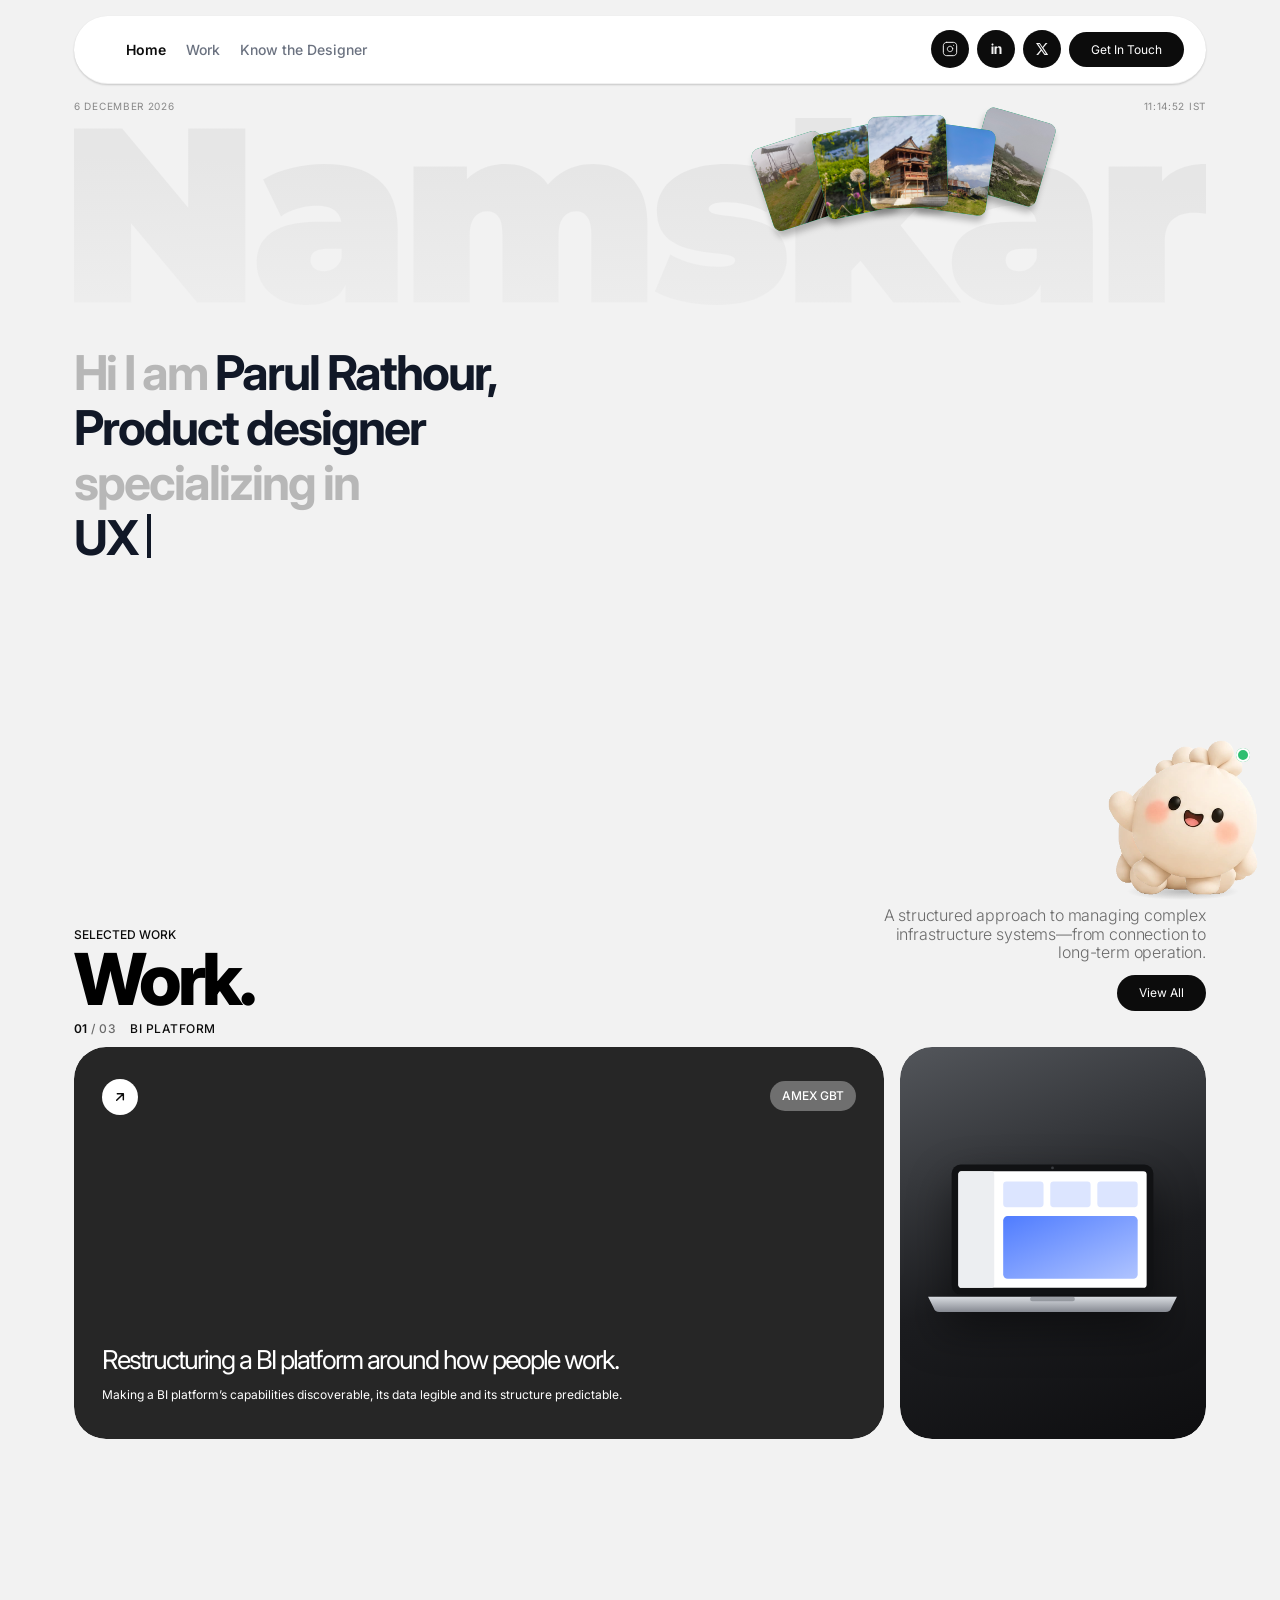
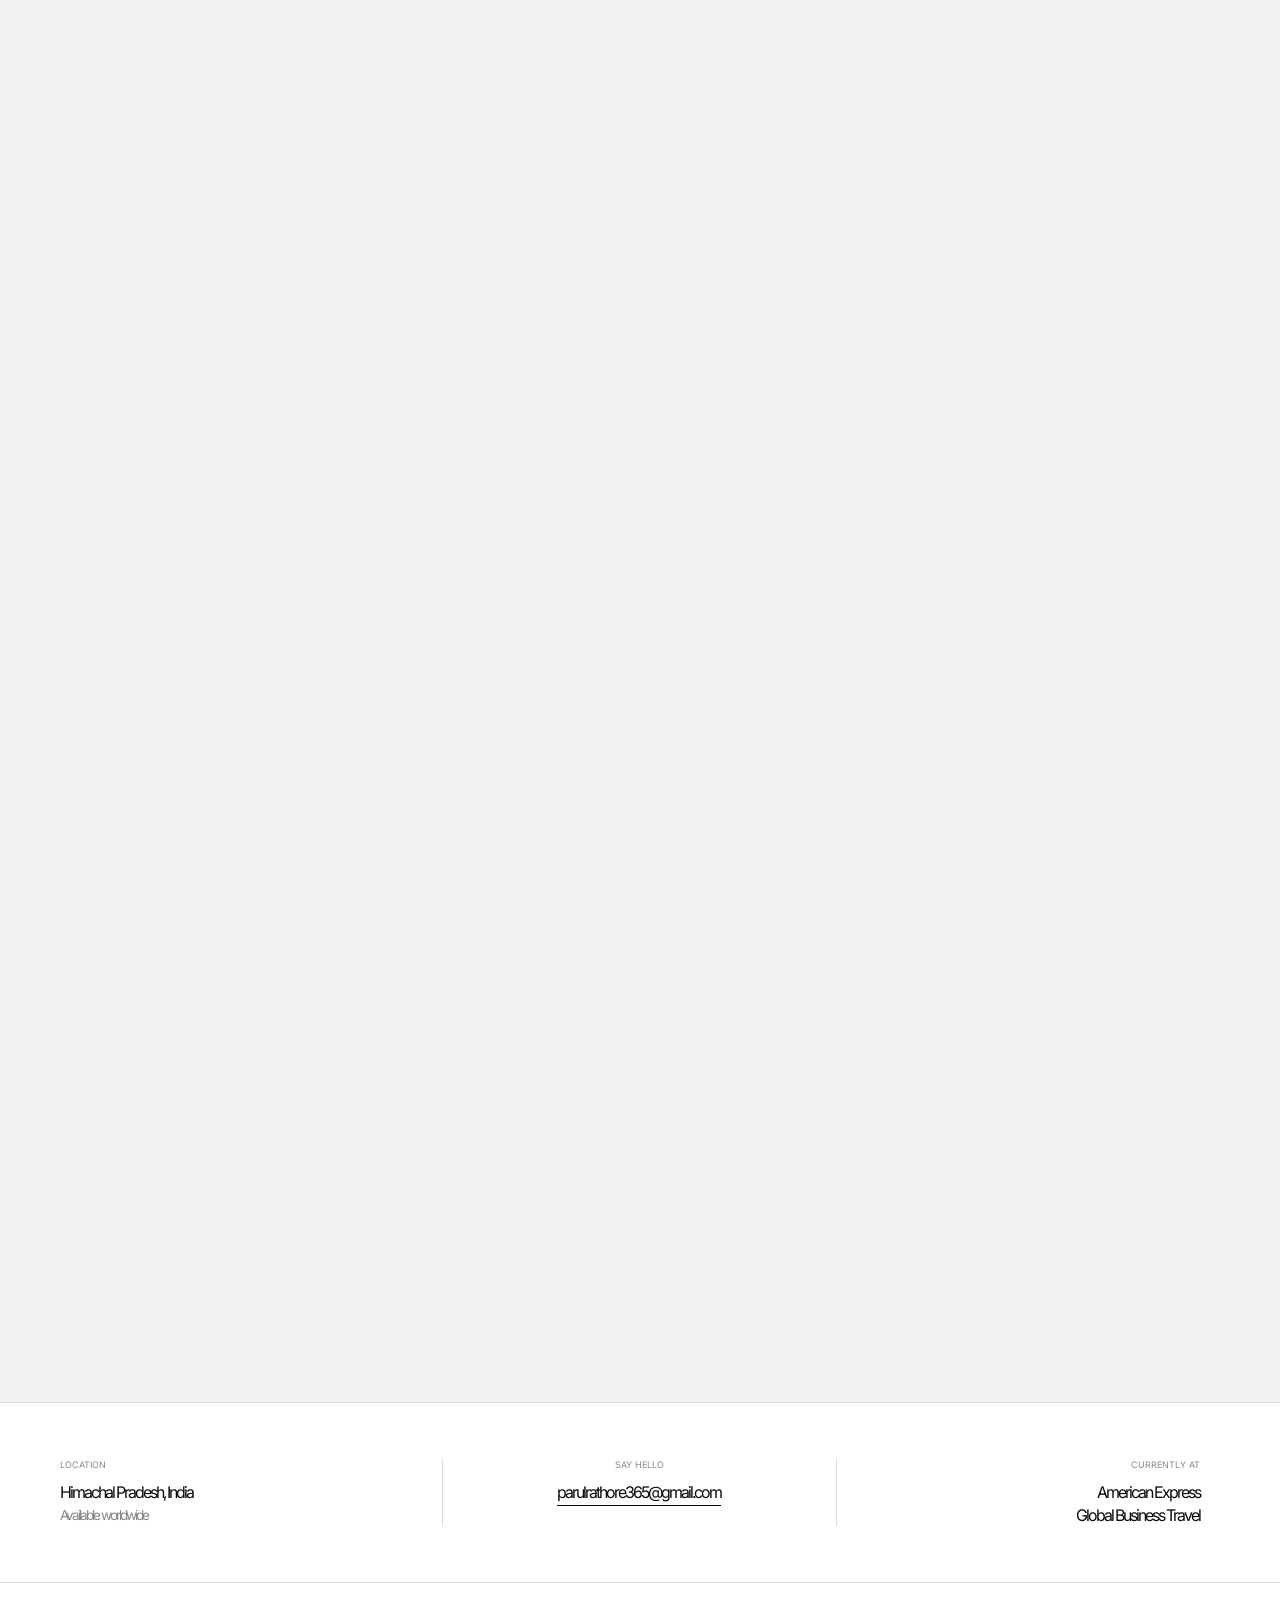
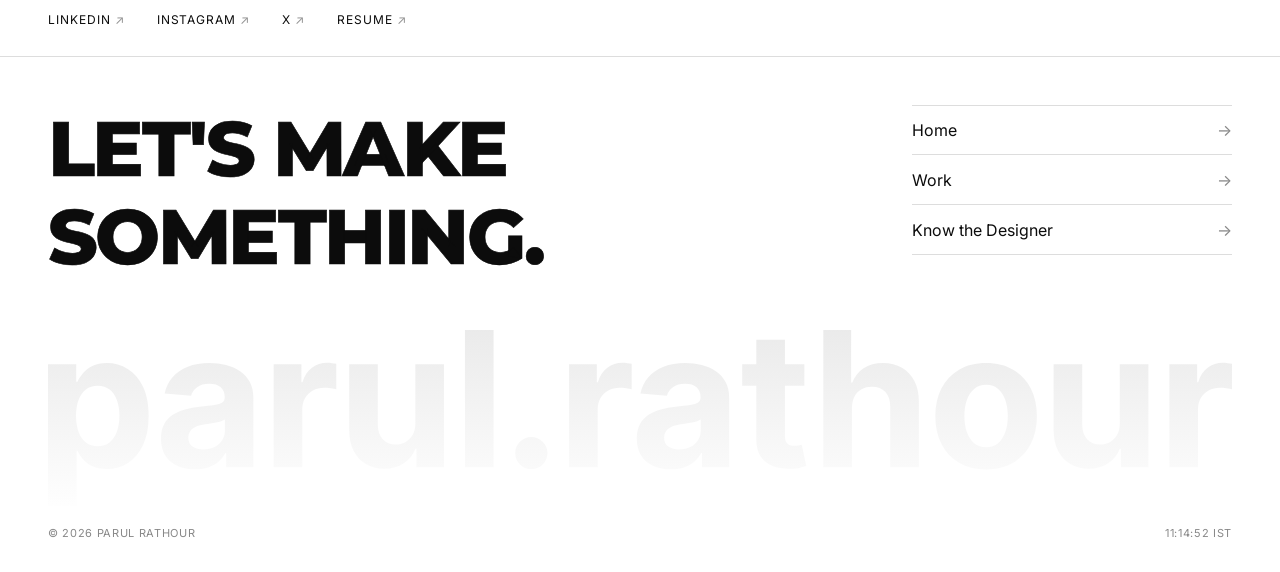
==== index.html @ 84ea13ee "Adapt the phone homepage to the mobile frame and keep the real case studies in the work stack. Co-au" ====
<!DOCTYPE html>
<html lang="en">
<head>
<meta charset="UTF-8">
<meta name="viewport" content="width=device-width, initial-scale=1.0">
<title>Parul Rathour — Product Designer</title>
<link rel="icon" href="favicon.ico" sizes="any">
<link rel="icon" type="image/png" sizes="32x32" href="Asset/images/home/favicon-32.png">
<link rel="icon" type="image/png" sizes="192x192" href="Asset/images/home/favicon-192.png">
<link rel="apple-touch-icon" href="Asset/images/home/apple-touch-icon.png">
<link rel="preconnect" href="https://fonts.googleapis.com">
<link rel="preconnect" href="https://fonts.gstatic.com" crossorigin>
<link href="https://fonts.googleapis.com/css2?family=Montserrat:ital,wght@0,800;0,900;1,800&family=Playfair+Display:ital,wght@0,700;0,900;1,700;1,900&family=DM+Sans:ital,opsz,wght@0,9..40,300;0,9..40,400;0,9..40,500;0,9..40,600;1,9..40,300&family=Inter:wght@400;500;600;700;900&family=Cousine&family=Gochi+Hand&family=Bricolage+Grotesque:opsz,wght@12..96,500;12..96,600;12..96,700;12..96,800&family=IBM+Plex+Sans:wght@400;500;600;700&display=swap" rel="stylesheet">
<style>
*,*::before,*::after{box-sizing:border-box;margin:0;padding:0}
:root{
  --bg:#f2f2f2;
  --white:#fff;
  --ink:#0c0c0c;
  --muted:#6b7280;
  --soft:#b7b7b7;
  --green:#134535;
  --chip:#5f5f5f;
  --sans:'Inter',system-ui,sans-serif;
  --inter:'Inter',system-ui,sans-serif;
  --display:'Inter',system-ui,sans-serif;
  --brico:'Inter',system-ui,sans-serif;
  --serif:'Inter',system-ui,sans-serif;
  --mono:'Inter',system-ui,sans-serif;
}
html{scroll-behavior:smooth}
body{
  background:var(--bg);
  color:var(--ink);
  font-family:var(--sans);
  letter-spacing:-2px;
  overflow-x:clip;
  -webkit-font-smoothing:antialiased;
}
a{color:inherit;text-decoration:none}
img{display:block;max-width:100%}
.page{width:100%;max-width:none;margin:0}

/* ══ NAV ══ */
.top{
  position:fixed;top:0;left:0;right:0;z-index:300;
  padding:16px 74px 0;
  pointer-events:none;
}
.top .nav{pointer-events:auto;max-width:1512px;margin:0 auto;width:100%}
.nav{
  display:flex;align-items:center;justify-content:space-between;gap:1rem;
  background:#fff;
  border-bottom:1px solid rgba(0,0,0,.06);
  border-radius:70px;
  padding:14px 22px 15px 52px;
  box-shadow:0 1px 2px rgba(0,0,0,.18);
  letter-spacing:0;
}
.nav-spacer{height:78px}
.nav-links{display:flex;align-items:center;gap:20px;flex-wrap:wrap;min-width:0}
.nav-links a{
  font-family:var(--inter);font-size:14px;font-weight:500;color:var(--muted);
  transition:color .2s;
}
.nav-links a.active{font-weight:600;color:var(--ink)}
.nav-links a:hover{color:var(--ink)}
.nav-right{display:flex;align-items:center;gap:8px;flex-shrink:0}
.social-btn{
  width:38px;height:38px;border-radius:19px;background:var(--ink);
  display:flex;align-items:center;justify-content:center;
}
.social-btn img{width:16px;height:16px}
.btn-touch{
  display:inline-flex;align-items:center;
  background:var(--ink);color:#fff;
  border-radius:45px;padding:10px 22px;
  font-family:var(--sans);font-size:12px;white-space:nowrap;
}
.btn-note{
  display:inline-flex;align-items:center;gap:6px;
  background:#f2f2f2;border-radius:20px;height:36px;
  padding:0 8px 0 7px;color:#6d6d6d;font-size:12px;
}
.btn-note img{width:26px;height:26px;border-radius:50%}
.nav-burger{
  display:none;flex-direction:column;gap:4px;
  background:#0c0c0c;border:none;cursor:pointer;
  width:28px;height:28px;border-radius:19px;
  align-items:center;justify-content:center;padding:0;flex-shrink:0;
}
.nav-burger span{display:block;width:12px;height:1.5px;background:#fff;border-radius:1px}

/* ══ HERO ══ */
.hero{padding:14px 74px 80px;position:relative;overflow:visible}
.hero-meta{
  display:flex;justify-content:space-between;
  font-size:10px;letter-spacing:.7px;text-transform:uppercase;color:#888;
  padding:8px 0 6px;
}
.namskar{
  width:100%;max-width:none;margin:0 auto 40px;
  position:relative;
  overflow:visible;
  cursor:pointer;
  z-index:20;
  -webkit-tap-highlight-color:transparent;
}
.namskar-hit{
  position:absolute;
  left:0;right:0;
  top:-8px;bottom:-8px;
  z-index:4;
  cursor:pointer;
}
/* In-flow SVG locks size (alt-shift pattern). Canvas overlays — never drives layout. */
.namskar-stage{
  position:relative;
  width:100%;
  overflow:visible;
  line-height:0;
}
.namskar-img{
  display:block;
  width:100%;
  height:auto;
  max-width:100%;
  margin:0;
  padding:0;
  border:0;
  vertical-align:top;
  pointer-events:none;
  user-select:none;
  position:relative;
  z-index:1;
}
.namskar-afterprint{
  position:absolute;
  left:0;top:0;
  width:100%;
  height:100%;
  margin:0;padding:0;border:0;
  display:none;
  pointer-events:none;
  z-index:0;
}
.namskar-canvas{
  position:absolute;
  display:block;
  pointer-events:none;
  opacity:0;
  z-index:2;
}
.namskar-fallback{
  font-family:var(--display);font-weight:900;
  font-size:clamp(4rem,14vw,11rem);line-height:.9;
  letter-spacing:-.04em;color:#e6e6e6;text-align:center;
}
.hero-row{
  display:grid;
  grid-template-columns:minmax(0,1.2fr) minmax(280px,.9fr);
  gap:2rem;align-items:end;position:relative;
}
.hero-copy{
  font-family:var(--brico);font-weight:700;
  font-size:48px;
  line-height:1.15;letter-spacing:-.04em;color:#111827;
  max-width:46rem;
  min-height:4.8em;
}
.hero-copy .soft{color:var(--soft);font-weight:700}
.hero-copy .type-caret{
  display:inline-block;width:.08em;height:.9em;
  margin-left:2px;vertical-align:-.05em;
  background:#111827;
  animation:caret-blink .85s step-end infinite;
}
@keyframes caret-blink{50%{opacity:0}}
.hero-side{display:flex;gap:28px;align-items:flex-end;justify-content:flex-end;flex-wrap:wrap}
.skill-cloud{
  position:relative;width:284px;height:126px;flex-shrink:0;
}
.skill{
  position:absolute;
  background:rgba(167,184,195,.2);
  border:1px solid rgba(167,184,195,.08);
  border-radius:9999px;
  padding:9px 17px;
  font-family:var(--inter);font-size:11px;font-weight:500;letter-spacing:normal;color:var(--chip);
  white-space:nowrap;
  opacity:0;
  transform:translateY(-140px) rotate(var(--rot, 0deg));
  transition:transform .7s cubic-bezier(.22,1,.36,1), opacity .55s ease;
  will-change:transform,opacity;
}
.skill.is-fallen{
  opacity:1;
  transform:translateY(0) rotate(var(--rot, 0deg));
}
.skill.s1{left:25px;top:0;--rot:.6deg;transition-delay:.05s}
.skill.s2{left:130px;top:32px;--rot:10deg;transition-delay:.18s}
.skill.s3{left:2px;top:89px;--rot:0deg;transition-delay:.32s}
.skill.s4{left:153px;top:59px;--rot:-17deg;transition-delay:.22s}
.skill.s5{left:78px;top:35px;--rot:37deg;transition-delay:.12s}
.skill.s6{left:-20px;top:32px;--rot:-20deg;transition-delay:.28s}
.green-cards{
  position:absolute;
  right:clamp(6%, 14vw, 22%);
  top:42px;
  width:min(340px, 32vw);
  height:150px;
  z-index:30;
  pointer-events:none;
}
.green-cards .gcard{
  position:absolute;
  width:72px;
  height:86px;
  padding:0;
  border:none;
  border-radius:8px;
  overflow:hidden;
  cursor:pointer;
  pointer-events:auto;
  box-shadow:0 6px 6px rgba(0,0,0,.25);
  transform:rotate(var(--rot, -15deg)) scale(1);
  transform-origin:center center;
  transition:transform .28s cubic-bezier(.22,1,.36,1), box-shadow .28s ease;
  background:#109c67;
  -webkit-tap-highlight-color:transparent;
}
.green-cards .gcard img{
  display:block;
  width:100%;
  height:100%;
  object-fit:cover;
  pointer-events:none;
  user-select:none;
}
.green-cards .gcard:hover,
.green-cards .gcard:focus-visible{
  transform:rotate(var(--rot, -15deg)) scale(1.14);
  box-shadow:0 10px 18px rgba(0,0,0,.28);
  z-index:10 !important;
  outline:none;
}
.green-cards .gcard:focus-visible{
  box-shadow:0 0 0 2px #fff, 0 0 0 4px #109c67, 0 10px 18px rgba(0,0,0,.28);
}
/* Stack: middle on top → 2nd L/R → outer L/R at back */
.green-cards .g1{left:0;top:18px;--rot:-18deg;z-index:1}
.green-cards .g2{left:58px;top:8px;--rot:-12deg;z-index:3}
.green-cards .g3{left:108px;top:-4px;--rot:-2deg;z-index:5;width:78px;height:92px}
.green-cards .g4{left:158px;top:6px;--rot:8deg;z-index:3}
.green-cards .g5{left:214px;top:-6px;--rot:16deg;z-index:1}

/* Small floating photo card (not full-page) */
.card-overlay{
  position:fixed;inset:0;z-index:10000;
  display:flex;align-items:flex-start;justify-content:flex-end;
  padding:clamp(5rem, 14vh, 9rem) clamp(1.5rem, 10vw, 8rem) 2rem 2rem;
  background:transparent;
  opacity:0;visibility:hidden;pointer-events:none;
  transition:opacity .22s ease, visibility .22s;
}
.card-overlay.is-open{
  opacity:1;visibility:visible;pointer-events:auto;
}
.card-overlay-frame{
  position:relative;
  background:#fff;
  padding:20px;
  width:min(232px, 72vw);
  box-shadow:0 18px 48px rgba(0,0,0,.18);
  transform:translateY(12px) scale(.96);
  transition:transform .28s cubic-bezier(.22,1,.36,1);
}
.card-overlay.is-open .card-overlay-frame{transform:translateY(0) scale(1)}
.card-overlay-frame img{
  display:block;
  width:100%;
  aspect-ratio:211 / 284;
  height:auto;
  object-fit:cover;
  border-radius:28px;
}
.card-overlay-close{
  position:absolute;top:8px;right:8px;
  width:28px;height:28px;border:none;border-radius:999px;
  background:rgba(255,255,255,.95);color:#111;cursor:pointer;
  font-size:18px;line-height:1;
  box-shadow:0 1px 6px rgba(0,0,0,.12);
  z-index:2;
}

/* ══ FOOTER ══ */
.footer{background:#fff;border-top:.5px solid #ddd;width:100%;margin:0}
.fc-row{
  display:grid;grid-template-columns:1fr 1fr 1fr;
  border-bottom:.5px solid #ddd;
  padding:3.5rem 3rem;
}
.fc-col{padding:0 2rem}
.fc-col:first-child{padding-left:.75rem;border-right:.5px solid #ddd}
.fc-col:nth-child(2){border-right:.5px solid #ddd;text-align:center}
.fc-col:last-child{text-align:right}
.fc-l{font-size:9px;letter-spacing:.14em;text-transform:uppercase;color:#888;margin-bottom:.7rem}
.fc-v{font-size:16px;color:var(--ink);line-height:1.4}
.fc-v small{display:block;color:#888;font-size:13.6px;margin-top:2px}
.fc-mail{border-bottom:.5px solid var(--ink);display:inline-block;padding-bottom:1px}
.fs-row{
  display:flex;gap:2rem;flex-wrap:wrap;
  padding:1.8rem 3rem;border-bottom:.5px solid #ddd;
}
.fs-link{font-size:12px;letter-spacing:.08em;text-transform:uppercase;color:var(--ink)}
.fs-link::after{content:" ↗";opacity:.45}
.footer-big{
  position:relative;padding:3rem 3rem 0;overflow:hidden;
}
.footer-big-top{
  display:flex;align-items:flex-start;justify-content:space-between;
  gap:2rem;flex-wrap:wrap;
  position:relative;z-index:2;
  margin-bottom:clamp(1.5rem, 4vw, 3rem);
}
.footer-cta{
  font-family:var(--brico);font-weight:800;
  font-variation-settings:'wght' 800;
  -webkit-text-stroke:.6px currentColor;
  font-size:clamp(2.4rem,6vw,5rem);letter-spacing:normal;line-height:.95;
  max-width:12ch;
}
.footer-nav{
  display:flex;flex-direction:column;width:min(320px,100%);
  border-top:.5px solid #ddd;flex-shrink:0;
}
.footer-nav a{
  display:flex;align-items:center;justify-content:space-between;gap:1rem;
  padding:.9rem 0;border-bottom:.5px solid #ddd;
  font-family:var(--serif);font-style:italic;font-size:1rem;
}
.footer-nav a span{order:1}
.footer-nav a::after{
  content:"→";color:#888;order:2;flex-shrink:0;
  font-family:var(--sans);font-style:normal;
}
.footer-nav a:hover{color:#c0392b}
.footer-nav a:hover::after{color:var(--ink);transform:translateX(3px)}
/* Full-bleed wordmark below CTA/nav — no overlap */
.footer-wordmark{
  position:relative;z-index:1;
  width:100%;margin:0;line-height:0;
  overflow:visible;
  pointer-events:auto;
  cursor:pointer;
  user-select:none;
}
.footer-wordmark img,.footer-wordmark svg{
  display:block;width:100%;height:auto;
  position:relative;z-index:1;pointer-events:none;
  object-fit:fill;object-position:0 0;
}
.footer-wordmark .wm-canvas{
  position:absolute;
  display:block;pointer-events:none;opacity:0;z-index:2;
}
.footer-wordmark .wm-hit{
  position:absolute;inset:0;z-index:4;cursor:pointer;
}
.footer-bottom{
  display:flex;justify-content:space-between;gap:1rem;flex-wrap:wrap;
  padding:1.2rem 3rem 2rem;font-size:11px;color:#888;letter-spacing:.06em;text-transform:uppercase;
  position:relative;z-index:2;background:#fff;
}

.mob-menu{
  display:none;position:fixed;inset:0;background:var(--ink);z-index:9999;
  flex-direction:column;justify-content:center;align-items:center;gap:2rem;
}
.mob-menu.open{display:flex}
.mob-menu a{font-family:var(--display);font-size:clamp(2rem,8vw,4rem);font-weight:900;color:#fff}
.mob-close{position:absolute;top:1.5rem;right:2rem;background:none;border:none;color:rgba(255,255,255,.4);font-size:12px;letter-spacing:.14em;text-transform:uppercase;cursor:pointer}

@media(max-width:1100px){
  .green-cards{
    right:4%;
    top:34px;
    width:240px;
    height:120px;
  }
  .green-cards .gcard{width:56px;height:68px}
  .green-cards .g3{width:62px;height:74px}
  .green-cards .g1{left:0;top:14px}
  .green-cards .g2{left:42px;top:8px}
  .green-cards .g3{left:78px;top:-4px}
  .green-cards .g4{left:112px;top:2px}
  .green-cards .g5{left:154px;top:-6px}
  .card-overlay{padding-top:6rem;padding-right:1.2rem;justify-content:center}
  .hero-row{grid-template-columns:1fr}
}
@media(max-width:900px){
  .top{padding:12px 24px 0}
  .nav-spacer{height:76px}
  .top,.hero{padding-left:24px;padding-right:24px}
  .hero{padding-top:12px;padding-bottom:40px}
  .nav{
    padding:12px;border-radius:43px;
    justify-content:space-between;
  }
  .nav-links{display:none}
  .nav-burger{display:flex}
  .nav-right .social-btn:not(.social-mail),
  .btn-note{display:none}
  .nav-right .social-mail{
    display:flex;width:28px;height:28px;border-radius:19px;
  }
  .btn-touch{padding:8px 14px;font-size:12px}

  .namskar{margin-bottom:12px}
  .green-cards{
    left:0;right:0;
    transform:none;
    top:78px;
    width:auto;height:150px;
  }
  .green-cards .gcard{
    width:32%;height:130px;
    border-radius:14px;
    box-shadow:0 7px 7px rgba(0,0,0,.25);
  }
  .green-cards .gcard:hover,
  .green-cards .gcard:focus-visible{
    transform:rotate(0deg) scale(1.08);
  }
  .green-cards .g1{left:2%;top:17px;--rot:-14deg;z-index:1}
  .green-cards .g2{left:18%;top:7px;--rot:-7deg;z-index:3}
  .green-cards .g3{left:34%;top:0;--rot:3deg;z-index:5;width:32%;height:130px}
  .green-cards .g4{left:50%;top:6px;--rot:11deg;z-index:3}
  .green-cards .g5{left:66%;top:18px;--rot:15deg;z-index:1}

  /* Small floating preview card (not full-bleed) */
  .card-overlay{
    align-items:center;justify-content:center;
    padding:1.25rem;
  }
  .card-overlay-frame{
    width:min(168px, 46vw);
    padding:14px;
  }
  .card-overlay-frame img{
    border-radius:22px;
    aspect-ratio:211 / 284;
  }
  .card-overlay-close{
    width:24px;height:24px;font-size:15px;top:6px;right:6px;
  }

  .hero-row{
    grid-template-columns:1fr;
    gap:28px;
    margin-top:168px;
  }
  .hero-copy{
    font-size:24px;
    letter-spacing:-1px !important;
    max-width:none;
    min-height:0;
    line-height:1.05;
  }
  .hero-side{
    justify-content:flex-start;
    width:100%;
  }
  .skill-cloud{
    width:100%;
    max-width:100%;
    height:126px;
    margin:0;
  }
  .skill{font-size:11px;padding:8px 14px}

  .fc-row{
    grid-template-columns:1fr;
    gap:1.5rem;
    padding:2rem 1.5rem;
  }
  .fc-col,.fc-col:first-child,.fc-col:nth-child(2),.fc-col:last-child{
    text-align:left;border:none;padding:0;
  }
  .fs-row{
    padding:1.4rem 1.5rem;
    gap:1.2rem 1.5rem;
  }
  .footer-big,.footer-bottom{padding-left:1.5rem;padding-right:1.5rem}
  .footer-big-top{flex-direction:column;gap:1.5rem;margin-bottom:1.5rem}
  .footer-cta{font-size:clamp(42px,13vw,53px);max-width:10ch;line-height:1.02}
  .footer-nav{width:100%}
  .footer-nav a{
    justify-content:flex-start;gap:.6rem;
  }
  .footer-nav a span{order:2}
  .footer-nav a::after{order:1;content:"→"}
}

/* ═══════════════════════════════════════════════════════════
   Intro → Work overlap  +  cuboid case-study flip
   Driven by the scroll script (sets --cover on #intro, transforms on .cb-face)
   ═══════════════════════════════════════════════════════════ */

.overlap-zone{position:relative}
.page-intro{position:sticky;top:0;z-index:0;--cover:0}
.page-intro .hero{
  transform-origin:50% 30%;
  transform:scale(calc(1 - var(--cover) * .05));
  will-change:transform;
}

.work{
  position:relative;z-index:2;
  --pin:50vh;
  height:calc(100vh - var(--pin) + 170vh);
  pointer-events:none;
}
.work-sticky{
  --h:clamp(170px, calc(100vh - var(--pin) - 180px), 420px);
  position:sticky;top:var(--pin);height:calc(100vh - var(--pin));box-sizing:border-box;
  background:var(--bg);pointer-events:auto;
  padding:6px 74px 8px;
  display:flex;flex-direction:column;gap:12px;
  letter-spacing:0;
}

.work-head{display:flex;justify-content:space-between;align-items:flex-end;gap:24px}
.wh-eye{
  font:500 12px/1 var(--inter);text-transform:uppercase;letter-spacing:0;color:var(--ink);
  margin:0 0 6px;
}
.work h2.wh-title{
  font:800 clamp(48px,5.6vw,80px)/.9 var(--inter);letter-spacing:-.055em !important;color:#000;margin:0;
}
.wh-r{display:flex;flex-direction:column;align-items:flex-end;gap:14px;text-align:right}
.wh-r p{
  font:300 16px/1.15 var(--inter);letter-spacing:-.01em;color:#6b6b6b;max-width:340px;margin:0;
}
.wh-btn{
  display:inline-flex;align-items:center;height:36px;padding:0 22px;border-radius:999px;
  background:#0c0c0c;color:#fff;font:400 12px/1 var(--inter);letter-spacing:0;
  transition:transform .25s cubic-bezier(.22,1,.36,1);
}
.wh-btn:hover{transform:translateY(-2px)}

.work-cards{
  display:grid;grid-template-columns:minmax(0,1fr) clamp(240px,27%,356px);gap:16px;
  align-items:start;
  margin:0;
}
.cb{position:relative;height:var(--h);overflow:hidden;border-radius:32px}
.cb-box{position:absolute;inset:0}
.cb-face{
  position:absolute;inset:0;display:block;overflow:hidden;
  border-radius:32px;background:#262626;color:#fff;
  backface-visibility:hidden;-webkit-backface-visibility:hidden;
  z-index:var(--i);transform:translateY(calc(var(--i) * 105%));will-change:transform;
  pointer-events:none;
  -webkit-tap-highlight-color:transparent;
}
.cb-face.is-active{pointer-events:auto}
.cb-face:focus-visible{outline:3px solid #109c67;outline-offset:-3px}
.f-shade{position:absolute;inset:0;background:#000;opacity:0;pointer-events:none;z-index:9}

.f-logo{
  position:absolute;left:28px;top:32px;width:36px;height:36px;border-radius:50%;background:#fff;
  display:flex;align-items:center;justify-content:center;
}
.f-logo svg{
  width:16px;height:16px;fill:none;stroke:#0c0c0c;stroke-width:2.2;stroke-linecap:round;stroke-linejoin:round;
  opacity:1;
}
.f-pill{
  position:absolute;right:28px;top:34px;
  background:#6f6f6f;color:#fff;border-radius:999px;padding:9px 12px;
  font:500 12px/1 var(--inter);letter-spacing:0;text-transform:uppercase;
}
.f-copy{position:absolute;left:28px;right:28px;bottom:36px}
.work .f-copy h3{
  font:400 26px/1.15 var(--inter);letter-spacing:-2px !important;
  color:#fff;margin:0 0 12px;max-width:none;
}
.f-copy p{
  font:400 12px/1.35 var(--inter);letter-spacing:0;color:#fff;margin:0;max-width:none;
}

.m-shot{display:none}
.f-shot{background:linear-gradient(160deg,#53565b 0%,#1c1d20 55%,#0e0e10 100%)}
.mock{
  position:absolute;left:6%;top:10%;width:88%;height:80%;
  object-fit:contain;object-position:center;
  filter:drop-shadow(0 18px 22px rgba(0,0,0,.45));
}

.work-ind{
  display:flex;align-items:center;gap:14px;
  font:500 12px/1 var(--inter);letter-spacing:.04em;text-transform:uppercase;color:#6b6b6b;
}
.work-ind b{color:var(--ink);font-weight:600}
.ind-name{color:var(--ink)}

@media(max-width:1100px){
  .work-sticky{padding-left:48px;padding-right:48px}
}
@media(max-width:900px){
  .work-sticky{
    --h:min(390px, calc(100vh - var(--pin) - 210px));
    padding:20px 24px 8px;gap:8px;
  }
  .work-head{
    display:grid;
    grid-template-columns:1fr auto;
    grid-template-areas:"eye eye" "title btn" "copy copy";
    align-items:center;column-gap:12px;row-gap:0;
  }
  .wh-l,.wh-r{display:contents}
  .wh-eye{grid-area:eye;font-size:10px;margin:0}
  .work h2.wh-title{grid-area:title;font-size:60px;line-height:1.12;letter-spacing:-1.2px !important}
  .wh-btn{grid-area:btn;align-self:center;height:32px;padding:0 14px}
  .wh-r p{
    grid-area:copy;display:block;text-align:left;
    max-width:none;margin:12px 0 0;
    font:400 14px/22px var(--inter);letter-spacing:-.28px;color:#323232;
  }
  .work-ind{display:none}
  .work-cards{display:block;height:var(--h);margin:0}
  .cb-side{display:none}
  .cb,.cb-face{border-radius:22px}
  .f-logo{left:18px;top:22px;width:24px;height:24px}
  .f-logo svg{width:12px;height:12px}
  .f-pill{right:18px;top:22px;padding:6px 10px;font-size:12px;letter-spacing:-.24px;background:rgba(255,255,255,.36)}
  .f-copy{left:18px;right:18px;top:58px;bottom:auto}
  .work .f-copy h3{font-size:18px;line-height:1.25;letter-spacing:-.36px !important;margin:0 0 8px;font-weight:400}
  .f-copy p{
    display:-webkit-box;-webkit-line-clamp:3;-webkit-box-orient:vertical;overflow:hidden;
    font-size:12px;line-height:1.35;letter-spacing:-.24px;
  }
  .m-shot{
    display:block;position:absolute;left:18px;right:18px;bottom:14px;
    width:auto;height:136px;max-width:none;margin:0;
    object-fit:cover;object-position:center top;
    border-radius:24px;background:#1c1c1c;
  }
}

@media (prefers-reduced-motion: reduce){
  .page-intro .hero{transform:none}
}

</style>
<link rel="stylesheet" href="contact-modal.css?v=13">
<link rel="stylesheet" href="site-typography.css?v=16">
</head>
<body>
<div class="mob-menu" id="mobMenu">
  <button class="mob-close" onclick="document.getElementById('mobMenu').classList.remove('open')">Close</button>
  <a href="#hero" onclick="closeMob()">Home</a>
  <a href="work.html" onclick="closeMob()">Work</a>
  <a href="know-the-designer.html" onclick="closeMob()">Know the Designer</a>
</div>

<div class="top">
    <nav class="nav" id="site-nav">
      <button class="nav-burger" type="button" onclick="document.getElementById('mobMenu').classList.add('open')" aria-label="Menu"><span></span><span></span><span></span></button>
      <div class="nav-links">
        <a href="#hero" class="active">Home</a>
        <a href="work.html">Work</a>
        <a href="know-the-designer.html">Know the Designer</a>
      </div>
      <div class="nav-right">
        <a href="https://www.instagram.com/canvas_0ff?igsh=dnFib3htNXloamF5" class="social-btn" aria-label="Instagram" target="_blank" rel="noopener"><img src="Asset/images/home/icon-ig.svg" alt="" width="16" height="16"></a>
        <a href="https://www.linkedin.com/in/parul-rathour-74174917a" class="social-btn" aria-label="LinkedIn" target="_blank" rel="noopener"><img src="Asset/images/home/icon-linkedin.svg" alt="" width="16" height="16"></a>
        <a href="https://x.com/ParulRath0ur" class="social-btn social-mail" aria-label="X" target="_blank" rel="noopener"><img src="Asset/images/home/icon-x.svg" alt="" width="16" height="16"></a>
        <a href="#footer-contact" class="btn-touch">Get In Touch</a>      </div>
    </nav>
  </div>

  <div class="card-overlay" id="card-overlay" aria-hidden="true" role="dialog" aria-modal="true" aria-label="Photo preview">
    <div class="card-overlay-frame">
      <button type="button" class="card-overlay-close" id="card-overlay-close" aria-label="Close">&times;</button>
      <img id="card-overlay-img" src="" alt="Selected photo">
    </div>
  </div>

  <div class="overlap-zone" id="overlap">
  <div class="page page-intro" id="intro">
  <div class="nav-spacer" aria-hidden="true"></div>

  <section class="hero" id="hero">
    <div class="hero-meta">
      <span id="hero-date">11 August 2026</span>
      <span id="hero-time">00:00:00 IST</span>
    </div>
    <div class="namskar" id="namskar-burst" data-wm-burst data-wm-src="Asset/images/home/namskar.svg" data-wm-exclude=".green-cards .gcard" aria-label="Namskar">
      <div class="namskar-stage">
        <img class="namskar-img" src="Asset/images/home/namskar.svg?v=3" alt="Namskar" width="1237" height="204" draggable="false">
        <img class="namskar-afterprint" src="Asset/images/home/namskar.svg?v=3" alt="" width="1237" height="204" draggable="false" aria-hidden="true">
        <canvas class="namskar-canvas" aria-hidden="true"></canvas>
      </div>
      <div class="namskar-hit" aria-hidden="true" data-cursor-grow></div>
    </div>

    <div class="green-cards" aria-label="Photo cards">
      <button type="button" class="gcard g1" data-full="Asset/images/home/cards/card-3.png" aria-label="Open photo 1">
        <img src="Asset/images/home/cards/card-3.png" alt="" loading="lazy">
      </button>
      <button type="button" class="gcard g2" data-full="Asset/images/home/cards/card-4.png" aria-label="Open photo 2">
        <img src="Asset/images/home/cards/card-4.png" alt="" loading="lazy">
      </button>
      <button type="button" class="gcard g3" data-full="Asset/images/home/cards/card-5.png" aria-label="Open photo 3">
        <img src="Asset/images/home/cards/card-5.png" alt="" loading="lazy">
      </button>
      <button type="button" class="gcard g4" data-full="Asset/images/home/cards/card-2.png" aria-label="Open photo 4">
        <img src="Asset/images/home/cards/card-2.png" alt="" loading="lazy">
      </button>
      <button type="button" class="gcard g5" data-full="Asset/images/home/cards/card-1.png" aria-label="Open photo 5">
        <img src="Asset/images/home/cards/card-1.png" alt="" loading="lazy">
      </button>
    </div>

    <div class="hero-row">
      <h1 class="hero-copy" id="hero-type" aria-label="Hi I am Parul Rathour, Product designer specializing in UX UI design and Product Strategy."></h1>
      <div class="hero-side">
        <div class="skill-cloud" aria-hidden="true">
          <span class="skill s1">Design Strategy</span>
          <span class="skill s2">Prototyping</span>
          <span class="skill s3">Info Architecture</span>
          <span class="skill s4">Product Thinking</span>
          <span class="skill s5">UX Writing</span>
          <span class="skill s6">System Design</span>
        </div>
      </div>
    </div>
  </section>
  </div>

  <section class="work" id="work" aria-label="Selected work">
    <div class="work-sticky">
      <div class="work-head">
        <div class="wh-l">
          <p class="wh-eye">Selected work</p>
          <h2 class="wh-title">Work.</h2>
        </div>
        <div class="wh-r">
          <p>A structured approach to managing complex infrastructure systems—from connection to long-term operation.</p>
          <a class="wh-btn" href="work.html">View All</a>
        </div>
      </div>

      <div class="work-ind" aria-hidden="true">
        <span><b id="wInd">01</b> / 03</span>
        <span class="ind-name" id="wName">BI Platform</span>
      </div>

      <div class="work-cards">
        <div class="cb cb-main"><div class="cb-box">
            <a class="cb-face f-title" style="--i:0" href="bi-platform.html" aria-label="BI Platform case study">
              <span class="f-logo" aria-hidden="true"><svg viewBox="0 0 24 24"><path d="M7 17L17 7M8 7h9v9"/></svg></span>
              <span class="f-pill">AMEX GBT</span>
              <div class="f-copy"><h3>Restructuring a BI platform around how people work.</h3><p>Making a BI platform’s capabilities discoverable, its data legible and its structure predictable.</p></div>
              <img class="m-shot" src="Asset/images/work/bi-platform.png" alt="" data-accent="#4f7cff">
              <span class="f-shade" aria-hidden="true"></span>
            </a>
            <a class="cb-face f-title" style="--i:1" href="kargen-ai.html" aria-label="Kargen AI case study">
              <span class="f-logo" aria-hidden="true"><svg viewBox="0 0 24 24"><path d="M7 17L17 7M8 7h9v9"/></svg></span>
              <span class="f-pill">Freelance</span>
              <div class="f-copy"><h3>A motion-led website for an AI workforce.</h3><p>Website design for an AI workforce built for freight brokerages — hero flip, text rise, on-scroll bento build.</p></div>
              <img class="m-shot" src="Asset/images/work/kargen-ai.png" alt="" data-accent="#16b39a">
              <span class="f-shade" aria-hidden="true"></span>
            </a>
            <a class="cb-face f-title" style="--i:2" href="admin-panel.html" aria-label="Admin panel case study">
              <span class="f-logo" aria-hidden="true"><svg viewBox="0 0 24 24"><path d="M7 17L17 7M8 7h9v9"/></svg></span>
              <span class="f-pill">GrowthJockey</span>
              <div class="f-copy"><h3>Setting up and running a store without five other apps.</h3><p>Admin panel for small Indian online stores — products, orders and customers in one place.</p></div>
              <img class="m-shot" src="Asset/images/work/admin-panel.png" alt="" data-accent="#f08a3c">
              <span class="f-shade" aria-hidden="true"></span>
            </a>
        </div></div>
        <div class="cb cb-side"><div class="cb-box">
            <a class="cb-face f-shot" style="--i:0;--ac:#4f7cff" href="bi-platform.html" tabindex="-1" aria-hidden="true">
              <img class="mock" src="Asset/images/work/bi-platform.png" alt="" loading="lazy" onerror="this.onerror=null;this.src='data:image/svg+xml,%3Csvg%20xmlns%3D%22http%3A%2F%2Fwww.w3.org%2F2000%2Fsvg%22%20viewBox%3D%220%200%20480%20300%22%3E%3Cdefs%3E%3ClinearGradient%20id%3D%22b%22%20x1%3D%220%22%20y1%3D%220%22%20x2%3D%220%22%20y2%3D%221%22%3E%3Cstop%20offset%3D%220%22%20stop-color%3D%22%23d9dce1%22%2F%3E%3Cstop%20offset%3D%221%22%20stop-color%3D%22%23868a92%22%2F%3E%3C%2FlinearGradient%3E%3ClinearGradient%20id%3D%22c%22%20x1%3D%220%22%20y1%3D%220%22%20x2%3D%221%22%20y2%3D%221%22%3E%3Cstop%20offset%3D%220%22%20stop-color%3D%22%234f7cff%22%2F%3E%3Cstop%20offset%3D%221%22%20stop-color%3D%22%234f7cff%22%20stop-opacity%3D%22.45%22%2F%3E%3C%2FlinearGradient%3E%3C%2Fdefs%3E%3Crect%20x%3D%2260%22%20y%3D%2210%22%20width%3D%22360%22%20height%3D%22232%22%20rx%3D%2216%22%20fill%3D%22%23111214%22%2F%3E%3Crect%20x%3D%2272%22%20y%3D%2222%22%20width%3D%22336%22%20height%3D%22208%22%20rx%3D%226%22%20fill%3D%22%23fff%22%2F%3E%3Crect%20x%3D%2272%22%20y%3D%2222%22%20width%3D%2264%22%20height%3D%22208%22%20rx%3D%226%22%20fill%3D%22%23eceef1%22%2F%3E%3Crect%20x%3D%22152%22%20y%3D%2240%22%20width%3D%2272%22%20height%3D%2246%22%20rx%3D%226%22%20fill%3D%22%234f7cff%22%20fill-opacity%3D%22.2%22%2F%3E%3Crect%20x%3D%22236%22%20y%3D%2240%22%20width%3D%2272%22%20height%3D%2246%22%20rx%3D%226%22%20fill%3D%22%234f7cff%22%20fill-opacity%3D%22.2%22%2F%3E%3Crect%20x%3D%22320%22%20y%3D%2240%22%20width%3D%2272%22%20height%3D%2246%22%20rx%3D%226%22%20fill%3D%22%234f7cff%22%20fill-opacity%3D%22.2%22%2F%3E%3Crect%20x%3D%22152%22%20y%3D%22102%22%20width%3D%22240%22%20height%3D%22112%22%20rx%3D%228%22%20fill%3D%22url%28%23c%29%22%2F%3E%3Ccircle%20cx%3D%22240%22%20cy%3D%2216%22%20r%3D%222.5%22%20fill%3D%22%233a3c40%22%2F%3E%3Cpath%20d%3D%22M18%20246H462L452%20266Q450%20273%20442%20273H38Q30%20273%2028%20266Z%22%20fill%3D%22url%28%23b%29%22%2F%3E%3Crect%20x%3D%22200%22%20y%3D%22246%22%20width%3D%2280%22%20height%3D%228%22%20rx%3D%224%22%20fill%3D%22%236f737b%22%20fill-opacity%3D%22.55%22%2F%3E%3C%2Fsvg%3E'">
              <span class="f-shade" aria-hidden="true"></span>
            </a>
            <a class="cb-face f-shot" style="--i:1;--ac:#16b39a" href="kargen-ai.html" tabindex="-1" aria-hidden="true">
              <img class="mock" src="Asset/images/work/kargen-ai.png" alt="" loading="lazy" onerror="this.onerror=null;this.src='data:image/svg+xml,%3Csvg%20xmlns%3D%22http%3A%2F%2Fwww.w3.org%2F2000%2Fsvg%22%20viewBox%3D%220%200%20480%20300%22%3E%3Cdefs%3E%3ClinearGradient%20id%3D%22b%22%20x1%3D%220%22%20y1%3D%220%22%20x2%3D%220%22%20y2%3D%221%22%3E%3Cstop%20offset%3D%220%22%20stop-color%3D%22%23d9dce1%22%2F%3E%3Cstop%20offset%3D%221%22%20stop-color%3D%22%23868a92%22%2F%3E%3C%2FlinearGradient%3E%3ClinearGradient%20id%3D%22c%22%20x1%3D%220%22%20y1%3D%220%22%20x2%3D%221%22%20y2%3D%221%22%3E%3Cstop%20offset%3D%220%22%20stop-color%3D%22%2316b39a%22%2F%3E%3Cstop%20offset%3D%221%22%20stop-color%3D%22%2316b39a%22%20stop-opacity%3D%22.45%22%2F%3E%3C%2FlinearGradient%3E%3C%2Fdefs%3E%3Crect%20x%3D%2260%22%20y%3D%2210%22%20width%3D%22360%22%20height%3D%22232%22%20rx%3D%2216%22%20fill%3D%22%23111214%22%2F%3E%3Crect%20x%3D%2272%22%20y%3D%2222%22%20width%3D%22336%22%20height%3D%22208%22%20rx%3D%226%22%20fill%3D%22%23fff%22%2F%3E%3Crect%20x%3D%2272%22%20y%3D%2222%22%20width%3D%2264%22%20height%3D%22208%22%20rx%3D%226%22%20fill%3D%22%23eceef1%22%2F%3E%3Crect%20x%3D%22152%22%20y%3D%2240%22%20width%3D%2272%22%20height%3D%2246%22%20rx%3D%226%22%20fill%3D%22%2316b39a%22%20fill-opacity%3D%22.2%22%2F%3E%3Crect%20x%3D%22236%22%20y%3D%2240%22%20width%3D%2272%22%20height%3D%2246%22%20rx%3D%226%22%20fill%3D%22%2316b39a%22%20fill-opacity%3D%22.2%22%2F%3E%3Crect%20x%3D%22320%22%20y%3D%2240%22%20width%3D%2272%22%20height%3D%2246%22%20rx%3D%226%22%20fill%3D%22%2316b39a%22%20fill-opacity%3D%22.2%22%2F%3E%3Crect%20x%3D%22152%22%20y%3D%22102%22%20width%3D%22240%22%20height%3D%22112%22%20rx%3D%228%22%20fill%3D%22url%28%23c%29%22%2F%3E%3Ccircle%20cx%3D%22240%22%20cy%3D%2216%22%20r%3D%222.5%22%20fill%3D%22%233a3c40%22%2F%3E%3Cpath%20d%3D%22M18%20246H462L452%20266Q450%20273%20442%20273H38Q30%20273%2028%20266Z%22%20fill%3D%22url%28%23b%29%22%2F%3E%3Crect%20x%3D%22200%22%20y%3D%22246%22%20width%3D%2280%22%20height%3D%228%22%20rx%3D%224%22%20fill%3D%22%236f737b%22%20fill-opacity%3D%22.55%22%2F%3E%3C%2Fsvg%3E'">
              <span class="f-shade" aria-hidden="true"></span>
            </a>
            <a class="cb-face f-shot" style="--i:2;--ac:#f08a3c" href="admin-panel.html" tabindex="-1" aria-hidden="true">
              <img class="mock" src="Asset/images/work/admin-panel.png" alt="" loading="lazy" onerror="this.onerror=null;this.src='data:image/svg+xml,%3Csvg%20xmlns%3D%22http%3A%2F%2Fwww.w3.org%2F2000%2Fsvg%22%20viewBox%3D%220%200%20480%20300%22%3E%3Cdefs%3E%3ClinearGradient%20id%3D%22b%22%20x1%3D%220%22%20y1%3D%220%22%20x2%3D%220%22%20y2%3D%221%22%3E%3Cstop%20offset%3D%220%22%20stop-color%3D%22%23d9dce1%22%2F%3E%3Cstop%20offset%3D%221%22%20stop-color%3D%22%23868a92%22%2F%3E%3C%2FlinearGradient%3E%3ClinearGradient%20id%3D%22c%22%20x1%3D%220%22%20y1%3D%220%22%20x2%3D%221%22%20y2%3D%221%22%3E%3Cstop%20offset%3D%220%22%20stop-color%3D%22%23f08a3c%22%2F%3E%3Cstop%20offset%3D%221%22%20stop-color%3D%22%23f08a3c%22%20stop-opacity%3D%22.45%22%2F%3E%3C%2FlinearGradient%3E%3C%2Fdefs%3E%3Crect%20x%3D%2260%22%20y%3D%2210%22%20width%3D%22360%22%20height%3D%22232%22%20rx%3D%2216%22%20fill%3D%22%23111214%22%2F%3E%3Crect%20x%3D%2272%22%20y%3D%2222%22%20width%3D%22336%22%20height%3D%22208%22%20rx%3D%226%22%20fill%3D%22%23fff%22%2F%3E%3Crect%20x%3D%2272%22%20y%3D%2222%22%20width%3D%2264%22%20height%3D%22208%22%20rx%3D%226%22%20fill%3D%22%23eceef1%22%2F%3E%3Crect%20x%3D%22152%22%20y%3D%2240%22%20width%3D%2272%22%20height%3D%2246%22%20rx%3D%226%22%20fill%3D%22%23f08a3c%22%20fill-opacity%3D%22.2%22%2F%3E%3Crect%20x%3D%22236%22%20y%3D%2240%22%20width%3D%2272%22%20height%3D%2246%22%20rx%3D%226%22%20fill%3D%22%23f08a3c%22%20fill-opacity%3D%22.2%22%2F%3E%3Crect%20x%3D%22320%22%20y%3D%2240%22%20width%3D%2272%22%20height%3D%2246%22%20rx%3D%226%22%20fill%3D%22%23f08a3c%22%20fill-opacity%3D%22.2%22%2F%3E%3Crect%20x%3D%22152%22%20y%3D%22102%22%20width%3D%22240%22%20height%3D%22112%22%20rx%3D%228%22%20fill%3D%22url%28%23c%29%22%2F%3E%3Ccircle%20cx%3D%22240%22%20cy%3D%2216%22%20r%3D%222.5%22%20fill%3D%22%233a3c40%22%2F%3E%3Cpath%20d%3D%22M18%20246H462L452%20266Q450%20273%20442%20273H38Q30%20273%2028%20266Z%22%20fill%3D%22url%28%23b%29%22%2F%3E%3Crect%20x%3D%22200%22%20y%3D%22246%22%20width%3D%2280%22%20height%3D%228%22%20rx%3D%224%22%20fill%3D%22%236f737b%22%20fill-opacity%3D%22.55%22%2F%3E%3C%2Fsvg%3E'">
              <span class="f-shade" aria-hidden="true"></span>
            </a>
        </div></div>
      </div>

    </div>
  </section>

</div>

<div class="page">
  <footer class="footer" id="footer-contact">
    <div class="fc-row">
      <div class="fc-col">
        <div class="fc-l">Location</div>
        <div class="fc-v">Himachal Pradesh, India<small>Available worldwide</small></div>
      </div>
      <div class="fc-col">
        <div class="fc-l">Say Hello</div>
        <div class="fc-v"><a class="fc-mail" href="mailto:parulrathore365@gmail.com">parulrathore365@gmail.com</a></div>
      </div>
      <div class="fc-col">
        <div class="fc-l">Currently at</div>
        <div class="fc-v">American Express<br>Global Business Travel</div>
      </div>
    </div>
    <div class="fs-row">
      <a href="https://www.linkedin.com/in/parul-rathour-74174917a" class="fs-link" target="_blank" rel="noopener">LinkedIn</a>
      <a href="https://www.instagram.com/canvas_0ff?igsh=dnFib3htNXloamF5" class="fs-link" target="_blank" rel="noopener">Instagram</a>
      <a href="https://x.com/ParulRath0ur" class="fs-link" target="_blank" rel="noopener">X</a>
      <a href="resume.html" class="fs-link">Resume</a>
    </div>
    <div class="footer-big">
      <div class="footer-big-top">
        <div class="footer-cta">LET'S MAKE SOMETHING.</div>
        <div class="footer-nav">
          <a href="#hero"><span>Home</span></a>
          <a href="work.html"><span>Work</span></a>
          <a href="know-the-designer.html"><span>Know the Designer</span></a>
        </div>
      </div>
      <div class="footer-wordmark" data-wm-burst data-wm-src="Asset/images/home/footer-wordmark.svg" aria-hidden="true">
        <img class="wm-img" src="Asset/images/home/footer-wordmark.svg" alt="parul.rathour" width="1377" height="205">
        <canvas class="wm-canvas" aria-hidden="true"></canvas>
        <div class="wm-hit" aria-hidden="true" data-cursor-grow></div>
      </div>
    </div>
    <div class="footer-bottom">
      <span>© 2026 Parul Rathour</span>
      <span id="footer-time">IST —:—</span>
    </div>
  </footer>
</div>

<script>
function closeMob(){document.getElementById('mobMenu').classList.remove('open')}

/* Hero photo cards — hover enlarge + small white-padded card */
(function(){
  const overlay = document.getElementById('card-overlay');
  const overlayImg = document.getElementById('card-overlay-img');
  const closeBtn = document.getElementById('card-overlay-close');
  if(!overlay || !overlayImg) return;
  let lastFocus = null;

  function openCard(src, trigger){
    lastFocus = trigger || document.activeElement;
    overlayImg.src = src;
    overlay.classList.add('is-open');
    overlay.setAttribute('aria-hidden', 'false');
    closeBtn && closeBtn.focus();
  }
  function closeCard(){
    overlay.classList.remove('is-open');
    overlay.setAttribute('aria-hidden', 'true');
    overlayImg.removeAttribute('src');
    if(lastFocus && lastFocus.focus) lastFocus.focus();
  }

  document.querySelectorAll('.green-cards .gcard').forEach(btn => {
    btn.addEventListener('click', (e) => {
      e.preventDefault();
      e.stopPropagation();
      const src = btn.getAttribute('data-full') || btn.querySelector('img')?.src;
      if(src) openCard(src, btn);
    });
    btn.addEventListener('pointerdown', (e) => e.stopPropagation());
  });

  closeBtn && closeBtn.addEventListener('click', (e) => { e.stopPropagation(); closeCard(); });
  overlay.addEventListener('click', (e) => {
    if(e.target === overlay) closeCard();
  });
  document.addEventListener('keydown', (e) => {
    if(e.key === 'Escape' && overlay.classList.contains('is-open')) closeCard();
  });
})();

/* Typewriter + chip fall */
(function(){
  const el = document.getElementById('hero-type');
  const cloud = document.querySelector('.skill-cloud');
  if(!el) return;

  const parts = [
    { soft: true, text: 'Hi I am ' },
    { text: 'Parul Rathour,' },
    { br: true },
    { text: 'Product designer' },
    { br: true },
    { soft: true, text: 'specializing in' },
    { br: true },
    { text: 'UX UI design ' },
    { soft: true, text: '&' },
    { text: ' Product Strategy.' }
  ];

  function fallChips(){
    if(!cloud) return;
    cloud.querySelectorAll('.skill').forEach(s => s.classList.add('is-fallen'));
  }

  function preferReduced(){
    return window.matchMedia && window.matchMedia('(prefers-reduced-motion: reduce)').matches;
  }

  function renderFinal(){
    el.innerHTML = parts.map(p => {
      if(p.br) return '<br>';
      if(p.soft) return '<span class="soft">' + p.text + '</span>';
      return p.text;
    }).join('');
  }

  if(preferReduced()){
    renderFinal();
    fallChips();
    return;
  }

  let pi = 0, ci = 0;
  let html = '';
  let softOpen = false;

  function tickType(){
    if(pi >= parts.length){
      el.innerHTML = html;
      fallChips();
      return;
    }
    const part = parts[pi];
    if(part.br){
      if(softOpen){ html += '</span>'; softOpen = false; }
      html += '<br>';
      pi++; ci = 0;
      el.innerHTML = html + '<span class="type-caret" aria-hidden="true"></span>';
      setTimeout(tickType, 120);
      return;
    }
    if(ci === 0){
      if(softOpen){ html += '</span>'; softOpen = false; }
      if(part.soft){ html += '<span class="soft">'; softOpen = true; }
    }
    html += part.text.charAt(ci);
    ci++;
    el.innerHTML = html + (softOpen ? '</span>' : '') + '<span class="type-caret" aria-hidden="true"></span>';
    // keep soft open marker in html buffer only — redraw closes for display
    if(softOpen){
      // html still has open span; displayed version closed above then we need buffer intact
      // Fix: maintain buffer without the temporary close
    }
    if(ci >= part.text.length){
      if(softOpen){ html += '</span>'; softOpen = false; }
      pi++; ci = 0;
      setTimeout(tickType, 40);
      return;
    }
    setTimeout(tickType, 28 + Math.random() * 22);
  }

  // Cleaner typewriter with proper buffer
  html = '';
  softOpen = false;
  pi = 0; ci = 0;

  function step(){
    if(pi >= parts.length){
      el.innerHTML = html;
      setTimeout(fallChips, 180);
      return;
    }
    const part = parts[pi];
    if(part.br){
      html += '<br>';
      pi++;
      el.innerHTML = html + '<span class="type-caret" aria-hidden="true"></span>';
      setTimeout(step, 110);
      return;
    }
    if(ci === 0 && part.soft) softOpen = true;
    const ch = part.text.charAt(ci);
    if(ci === 0 && part.soft) html += '<span class="soft">';
    html += ch;
    ci++;
    let display = html;
    if(softOpen && ci < part.text.length) display += '</span>';
    el.innerHTML = display + '<span class="type-caret" aria-hidden="true"></span>';
    if(ci >= part.text.length){
      if(part.soft){ html += '</span>'; softOpen = false; }
      pi++; ci = 0;
    }
    setTimeout(step, part.br ? 110 : (26 + Math.random() * 20));
  }
  setTimeout(step, 350);
})();

function tick(){
  const ist=new Date(new Date().toLocaleString('en-US',{timeZone:'Asia/Kolkata'}));
  const h=String(ist.getHours()).padStart(2,'0');
  const m=String(ist.getMinutes()).padStart(2,'0');
  const s=String(ist.getSeconds()).padStart(2,'0');
  const days=['Sunday','Monday','Tuesday','Wednesday','Thursday','Friday','Saturday'];
  const months=['January','February','March','April','May','June','July','August','September','October','November','December'];
  const shortM=['Jan','Feb','Mar','Apr','May','Jun','Jul','Aug','Sep','Oct','Nov','Dec'];
  const hd=document.getElementById('hero-date');
  const ht=document.getElementById('hero-time');
  const ft=document.getElementById('footer-time');
  if(hd) hd.textContent=ist.getDate()+' '+months[ist.getMonth()]+' '+ist.getFullYear();
  if(ht) ht.textContent=h+':'+m+':'+s+' IST';
  if(ft) ft.textContent=h+':'+m+':'+s+' IST';
  const cd=document.getElementById('clock-daynum');
  const cy=document.getElementById('clock-year');
  const ch=document.getElementById('clock-hm');
  const cw=document.getElementById('clock-weekday');
  if(cd) cd.textContent=ist.getDate()+' '+shortM[ist.getMonth()];
  if(cy) cy.textContent=String(ist.getFullYear());
  if(ch) ch.textContent=h+':'+m;
  if(cw) cw.textContent=days[ist.getDay()];
}
tick();setInterval(tick,1000);

</script>
<script>
/* Intro stays pinned; the work sheet covers it and the case-study cards flip with scroll. */
(function(){
  'use strict';
  var intro = document.getElementById('intro');
  var work  = document.getElementById('work');
  if(!intro || !work) return;

  Array.prototype.forEach.call(work.querySelectorAll('.m-shot'), function(img){
    function fall(){
      if(img.dataset.fell) return;
      img.dataset.fell = '1';
      var c = img.getAttribute('data-accent') || '#4f7cff';
      img.style.objectFit = 'contain';
      img.src = 'data:image/svg+xml,' + encodeURIComponent('<svg xmlns="http://www.w3.org/2000/svg" viewBox="0 0 480 280"><rect width="480" height="280" fill="#141414"/><rect x="54" y="18" width="372" height="210" rx="16" fill="#111214"/><rect x="66" y="30" width="348" height="186" rx="8" fill="#fff"/><rect x="82" y="46" width="78" height="48" rx="6" fill="'+c+'" opacity=".35"/><rect x="170" y="46" width="78" height="48" rx="6" fill="'+c+'" opacity=".35"/><rect x="258" y="46" width="140" height="48" rx="6" fill="'+c+'" opacity=".2"/><rect x="82" y="108" width="316" height="90" rx="8" fill="'+c+'"/></svg>');
    }
    img.addEventListener('error', fall);
    if(img.complete && !img.naturalWidth) fall();
  });

  var boxes = Array.prototype.slice.call(work.querySelectorAll('.cb-box'));
  var N = 3;
  var reduce = window.matchMedia && window.matchMedia('(prefers-reduced-motion: reduce)').matches;
  var indNum  = document.getElementById('wInd');
  var indName = document.getElementById('wName');
  var names   = ['BI Platform','Kargen AI','Admin panel'];

  var HOLD_START = 0.28;
  var FLIP_LEN   = 0.44;
  var STAGGER    = 0.07;

  function clamp(v,a,b){ return Math.max(a, Math.min(b, v)); }

  var pin = 0;
  function offsetInIntro(el){
    var end = 0, node = el;
    while(node && node !== intro){
      end += node.offsetTop;
      node = node.offsetParent;
    }
    return end;
  }
  function mobileAnchor(){
    var cards = intro.querySelectorAll('.green-cards .gcard');
    var introTop = intro.getBoundingClientRect().top;
    var end = 0;
    for(var i = 0; i < cards.length; i++){
      end = Math.max(end, cards[i].getBoundingClientRect().bottom - introTop);
    }
    if(!end){
      var nam = intro.querySelector('.namskar');
      end = nam ? offsetInIntro(nam) + nam.offsetHeight : intro.offsetHeight * 0.5;
    }
    return end + 14;
  }
  function setStick(){
    var vh = window.innerHeight, h = intro.offsetHeight;
    var top = Math.min(0, vh - h);
    intro.style.top = top + 'px';
    var mobile = window.matchMedia('(max-width: 900px)').matches;
    var anchor = mobile ? mobileAnchor() : h * 0.5;
    pin = Math.round(Math.max(mobile ? 88 : 120, Math.min(vh - (mobile ? 160 : 200), top + anchor)));
    work.style.setProperty('--pin', pin + 'px');
    var gap = Math.max(0, Math.ceil(vh - h));
    work.style.marginTop = gap ? gap + 'px' : '';
  }

  var lastActive = -1, lastCover = -1, ticking = false;

  function update(){
    ticking = false;
    var vh = window.innerHeight;
    var r  = work.getBoundingClientRect();

    var ib = Math.max(1, intro.getBoundingClientRect().bottom);
    var cover = clamp((ib - r.top) / Math.max(1, ib - pin), 0, 1);
    if(Math.abs(cover - lastCover) > .002){
      intro.style.setProperty('--cover', cover.toFixed(3));
      lastCover = cover;
    }

    var range = Math.max(1, work.offsetHeight - (vh - pin));
    var p = clamp((pin - r.top) / range, 0, 1);
    var t = p * (N - 1);
    var i = Math.min(Math.floor(t), N - 2);
    var f = t - i;

    var activeIdx = 0;
    boxes.forEach(function(box, k){
      var a = clamp((f - (HOLD_START + k * STAGGER)) / FLIP_LEN, 0, 1);
      var e = reduce ? (a >= .5 ? 1 : 0) : a * a * (3 - 2 * a);
      var sp = i + e;
      var front = Math.round(sp);
      if(k === 0) activeIdx = front;

      var faces = box.querySelectorAll('.cb-face');
      for(var j = 0; j < faces.length; j++){
        var face = faces[j];
        var q  = j - sp;
        var ty = q > 0 ? Math.min(q, 1.5) * 105 : 0;
        var sc = q < 0 ? 1 - Math.min(-q, 1) * 0.06 : 1;
        face.style.transform = 'translateY(' + ty.toFixed(2) + '%) scale(' + sc.toFixed(4) + ')';
        var shade = face.querySelector('.f-shade');
        if(shade) shade.style.opacity = ((q < 0 ? Math.min(-q, 1) : 0) * .55).toFixed(3);
        var on = (j === front);
        if(face.classList.contains('is-active') !== on) face.classList.toggle('is-active', on);
        if(k === 0){
          face.tabIndex = on ? 0 : -1;
          face.setAttribute('aria-hidden', on ? 'false' : 'true');
        }
      }
    });

    if(activeIdx !== lastActive){
      lastActive = activeIdx;
      if(indNum)  indNum.textContent = '0' + (activeIdx + 1);
      if(indName) indName.textContent = names[activeIdx] || '';
    }
  }

  function onScroll(){
    if(!ticking){ ticking = true; requestAnimationFrame(update); }
  }

  function onResize(){ setStick(); update(); }

  setStick(); update();
  window.addEventListener('scroll', onScroll, {passive:true});
  window.addEventListener('resize', onResize);
  window.addEventListener('load', onResize);
  if(window.ResizeObserver) new ResizeObserver(onResize).observe(intro);
})();
</script>
<script src="wordmark-particles.js?v=3" defer></script>
<script src="contact-modal.js?v=13" defer></script>
<script src="porto.js" defer></script>
<script src="scripts/bubble-cursor.js" defer></script>
</body>
</html>
---- contact-modal.css ----
@import url("https://fonts.googleapis.com/css2?family=Covered+By+Your+Grace&family=Playfair+Display:wght@400;500;600;700&display=swap");

.cm-root{
  position:fixed;
  inset:0;
  z-index:20000;
  display:flex;
  align-items:center;
  justify-content:center;
  padding:24px;
  opacity:0;
  visibility:hidden;
  pointer-events:none;
  transition:opacity .38s ease,visibility .38s ease;
}
.cm-root.is-open{
  opacity:1;
  visibility:visible;
  pointer-events:auto;
}
.cm-backdrop{
  position:absolute;
  inset:0;
  z-index:0;
  background:rgba(255,255,255,.28);
  backdrop-filter:blur(22px) saturate(1.2);
  -webkit-backdrop-filter:blur(22px) saturate(1.2);
  cursor:pointer;
}
.cm-card{
  position:relative;
  z-index:1;
  width:506px;
  height:286px;
  max-width:calc(100vw - 24px);
  max-height:calc(100vh - 24px);
  overflow:visible;
  background:#9D033B;
  color:#fff;
  border-radius:0;
  padding:22px 24px 18px;
  box-sizing:border-box;
  box-shadow:0 16px 48px rgba(0,0,0,.22);
  transform:translateY(72px);
  transition:transform .5s cubic-bezier(.22,1,.36,1);
}
.cm-root.is-open .cm-card{transform:translateY(0)}
.cm-close{
  position:absolute;
  top:10px;right:10px;
  z-index:2;
  width:28px;height:28px;
  padding:0;
  border:none;
  background:transparent;
  color:#fff;
  font-size:22px;
  line-height:1;
  cursor:pointer;
  display:flex;align-items:center;justify-content:center;
  opacity:.85;
}
.cm-close:hover{opacity:1}

.cm-title{
  font-family:'DM Sans',system-ui,sans-serif;
  font-weight:500;
  font-size:46px;
  letter-spacing:-.02em;
  line-height:1;
  margin:0 28px 14px 0;
  color:#fff;
}

.cm-info{
  display:grid;
  grid-template-columns:1.2fr .9fr;
  gap:14px 28px;
  align-items:start;
}
.cm-block{margin:0}
.cm-label{
  font-family:'DM Sans',system-ui,sans-serif;
  font-size:9px;
  letter-spacing:.14em;
  text-transform:uppercase;
  color:rgba(255,255,255,.55);
  margin:0 0 .55rem;
}
.cm-mail{
  font-family:'DM Sans',system-ui,sans-serif;
  font-size:16px;
  color:#fff;
  text-decoration:none;
  border-bottom:.5px solid rgba(255,255,255,.85);
  padding-bottom:1px;
  display:inline-block;
  word-break:break-word;
}
.cm-mail:hover{opacity:.75}
.cm-socials{display:flex;align-items:center;gap:8px}
.cm-social{
  width:28px;height:28px;border-radius:50%;
  background:rgba(255,255,255,.2);
  display:flex;align-items:center;justify-content:center;
  text-decoration:none;
  flex-shrink:0;
}
.cm-social img{
  width:13px;height:13px;display:block;
  filter:brightness(0) invert(1);
  opacity:1;
}
.cm-social:hover{opacity:.78}

.cm-text-link{
  font-family:'DM Sans',system-ui,sans-serif;
  font-size:16px;
  color:#fff;
  text-decoration:none;
  display:inline-flex;
  align-items:center;
  gap:6px;
}
.cm-text-link::after{content:"↗";font-size:12px;opacity:.5}
.cm-text-link:hover{opacity:.75}
.cm-resume{
  font-family:'DM Sans',system-ui,sans-serif;
  font-size:16px;
  color:#fff;
  text-decoration:none;
  display:inline-flex;
  align-items:center;
  gap:10px;
}
.cm-resume:hover{opacity:.75}
.cm-resume-ico{
  width:22px;height:22px;border-radius:50%;
  background:rgba(255,255,255,.2);
  display:inline-flex;align-items:center;justify-content:center;
  flex-shrink:0;
}
.cm-resume-ico img{
  width:11px;height:11px;display:block;
  filter:brightness(0) invert(1);
}

.cm-foot{
  display:flex;
  align-items:flex-end;
  justify-content:space-between;
  gap:12px;
  margin-top:18px;
  min-height:0;
  position:relative;
}
.cm-note{
  font-family:'Covered By Your Grace',cursive;
  font-size:22px;
  font-weight:400;
  color:#fff;
  transform:rotate(-4deg);
  transform-origin:left bottom;
  line-height:1.15;
  margin:0;
}

.cm-badge{
  position:absolute;
  right:-18px;
  bottom:-18px;
  width:108px;height:108px;
  flex-shrink:0;
}
.cm-badge-spin{
  width:100%;height:100%;
  animation:cm-badge-spin 14s linear infinite;
  will-change:transform;
}
@keyframes cm-badge-spin{to{transform:rotate(360deg)}}
.cm-badge-svg{display:block;width:100%;height:100%}
.cm-badge-text{
  font-family:'Playfair Display',Georgia,serif;
  font-style:normal;
  font-weight:400;
  letter-spacing:0;
  fill:#2a0a18;
}

html.cm-lock,html.cm-lock body{overflow:hidden}

@media(max-width:540px){
  .cm-card{width:100%;height:auto;padding:20px 18px 16px}
  .cm-title{font-size:36px;margin-bottom:12px}
  .cm-info{grid-template-columns:1fr;gap:14px}
  .cm-foot{margin-top:16px;padding-bottom:72px}
  .cm-badge{width:88px;height:88px;right:-8px;bottom:-8px}
}

@media(prefers-reduced-motion:reduce){
  .cm-root,.cm-card{transition:none}
  .cm-card{transform:none}
  .cm-badge-spin{animation:none}
}
---- site-typography.css ----
/* Global site typography: Inter everywhere; −2px letter-spacing on headings only */
@import url("https://fonts.googleapis.com/css2?family=Inter:ital,opsz,wght@0,14..32,100..900;1,14..32,100..900&family=Montserrat:wght@400;800&display=swap");

:root {
  --font-inter: "Inter", system-ui, -apple-system, BlinkMacSystemFont, "Segoe UI", sans-serif;
  --heading-track: -2px;
  --sans: var(--font-inter);
  --inter: var(--font-inter);
  --display: var(--font-inter);
  --serif: var(--font-inter);
  --brico: var(--font-inter);
  --mono: var(--font-inter);
  --M: var(--font-inter);
  --B: var(--font-inter);
  --S: var(--font-inter);
  --cs-sans: var(--font-inter);
  --cs-inter: var(--font-inter);
  --cs-display: var(--font-inter);
  --cs-serif: var(--font-inter);
}

html {
  font-family: var(--font-inter);
}

body,
button,
input,
textarea,
select,
optgroup {
  font-family: inherit;
}

/* Override per-component font stacks sitewide (body copy keeps page letter-spacing) */
body :where(:not(svg):not(svg *)) {
  font-family: var(--font-inter) !important;
}

/* Headings: tight −2px tracking */
body :where(
  h1,
  h2,
  h3,
  h4,
  h5,
  h6,
  .hero-h,
  .hero-copy,
  .hero-name,
  .intro-h,
  .disp,
  .bio-title,
  .sketch-h,
  .next-t,
  .cell-title,
  .work-title,
  .sec-h,
  .sec-head,
  .cs-card-title,
  .cs-more-title,
  .b-title,
  .svc-title,
  .mo-title,
  .mo-hero-title,
  .footer-cta,
  .porto-hero-h,
  .cm-title,
  .cube-mq,
  .fin h3
):not(svg *) {
  letter-spacing: var(--heading-track) !important;
}

body .footer-cta{
  font-family:"Montserrat",sans-serif !important;
  font-weight:800 !important;
  letter-spacing:-2.52px !important;
  line-height:88.7px !important;
}
@media (max-width:900px){
  body .footer-cta{font-size:clamp(42px,13vw,53px) !important;line-height:1.02 !important}
}
body .fc-l{
  letter-spacing:normal !important;
}
body .footer-nav a{
  font-style:normal !important;
  font-weight:400 !important;
  letter-spacing:normal !important;
}
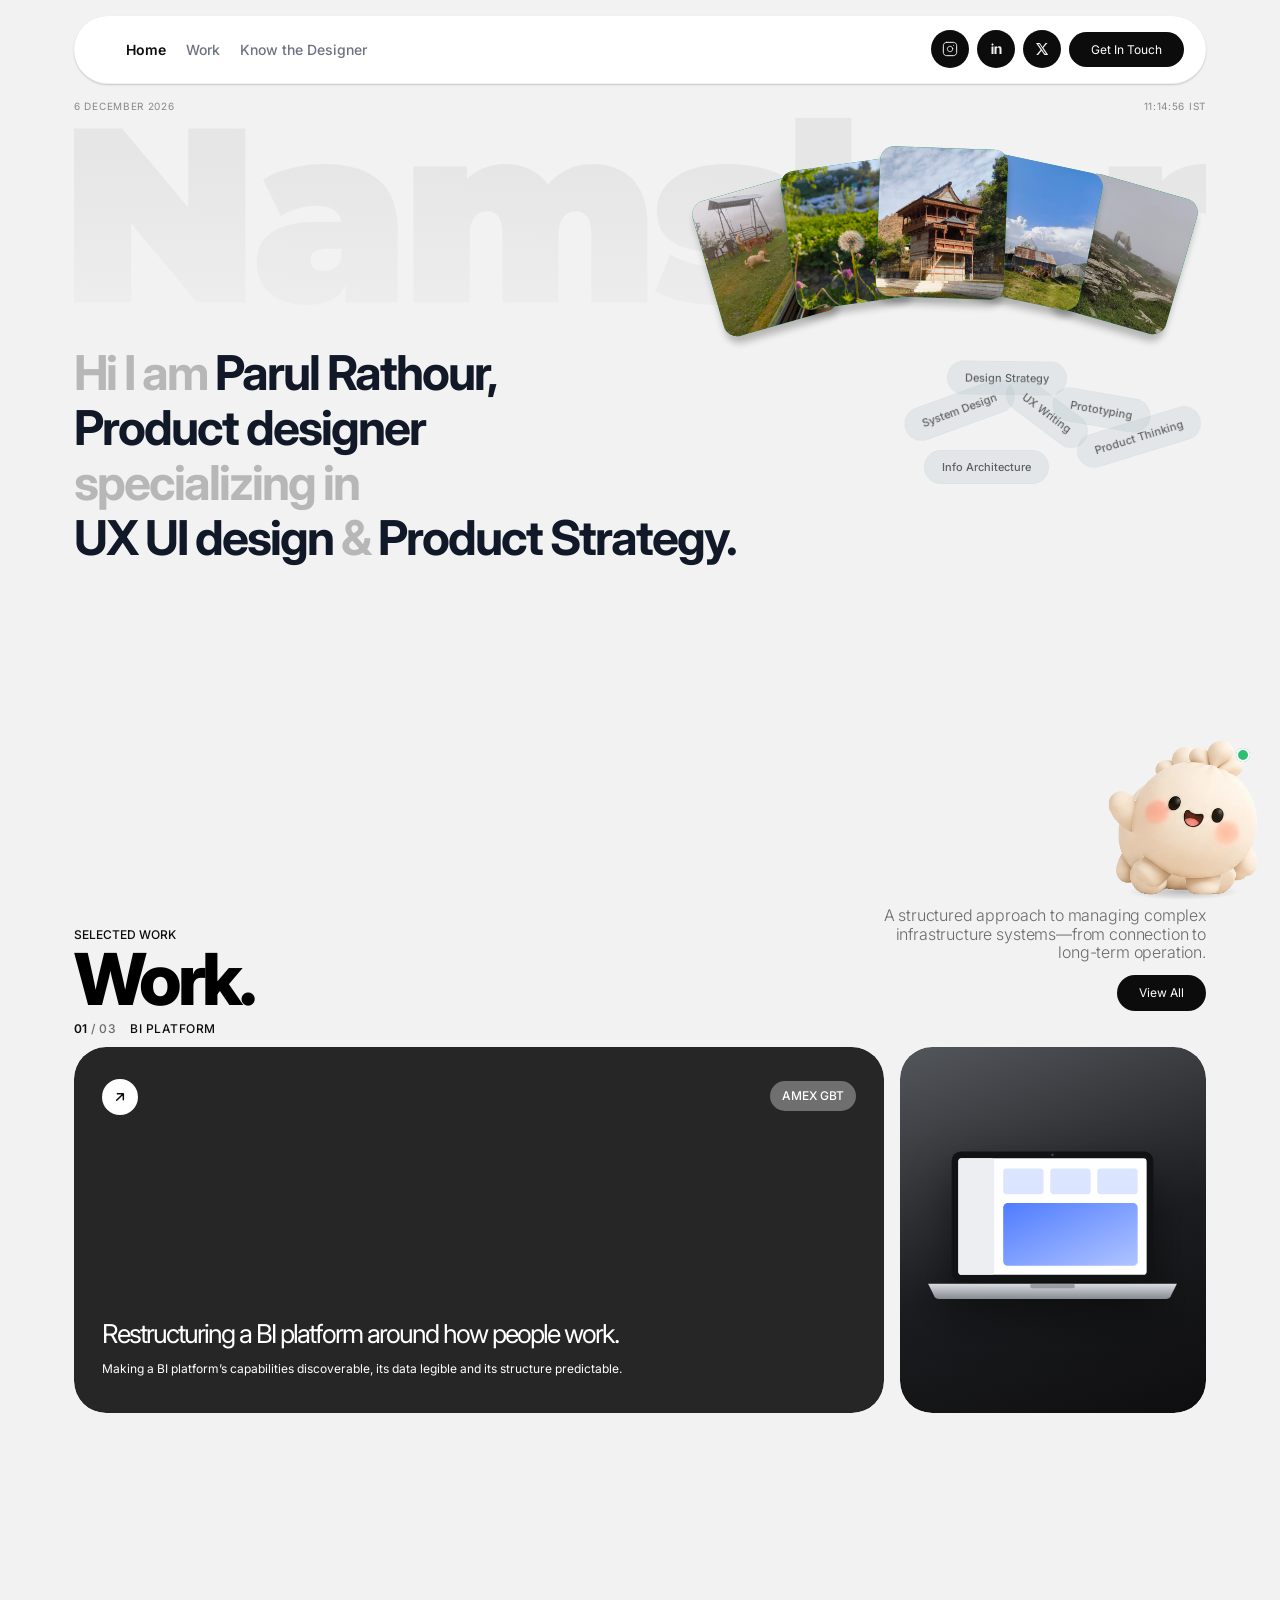
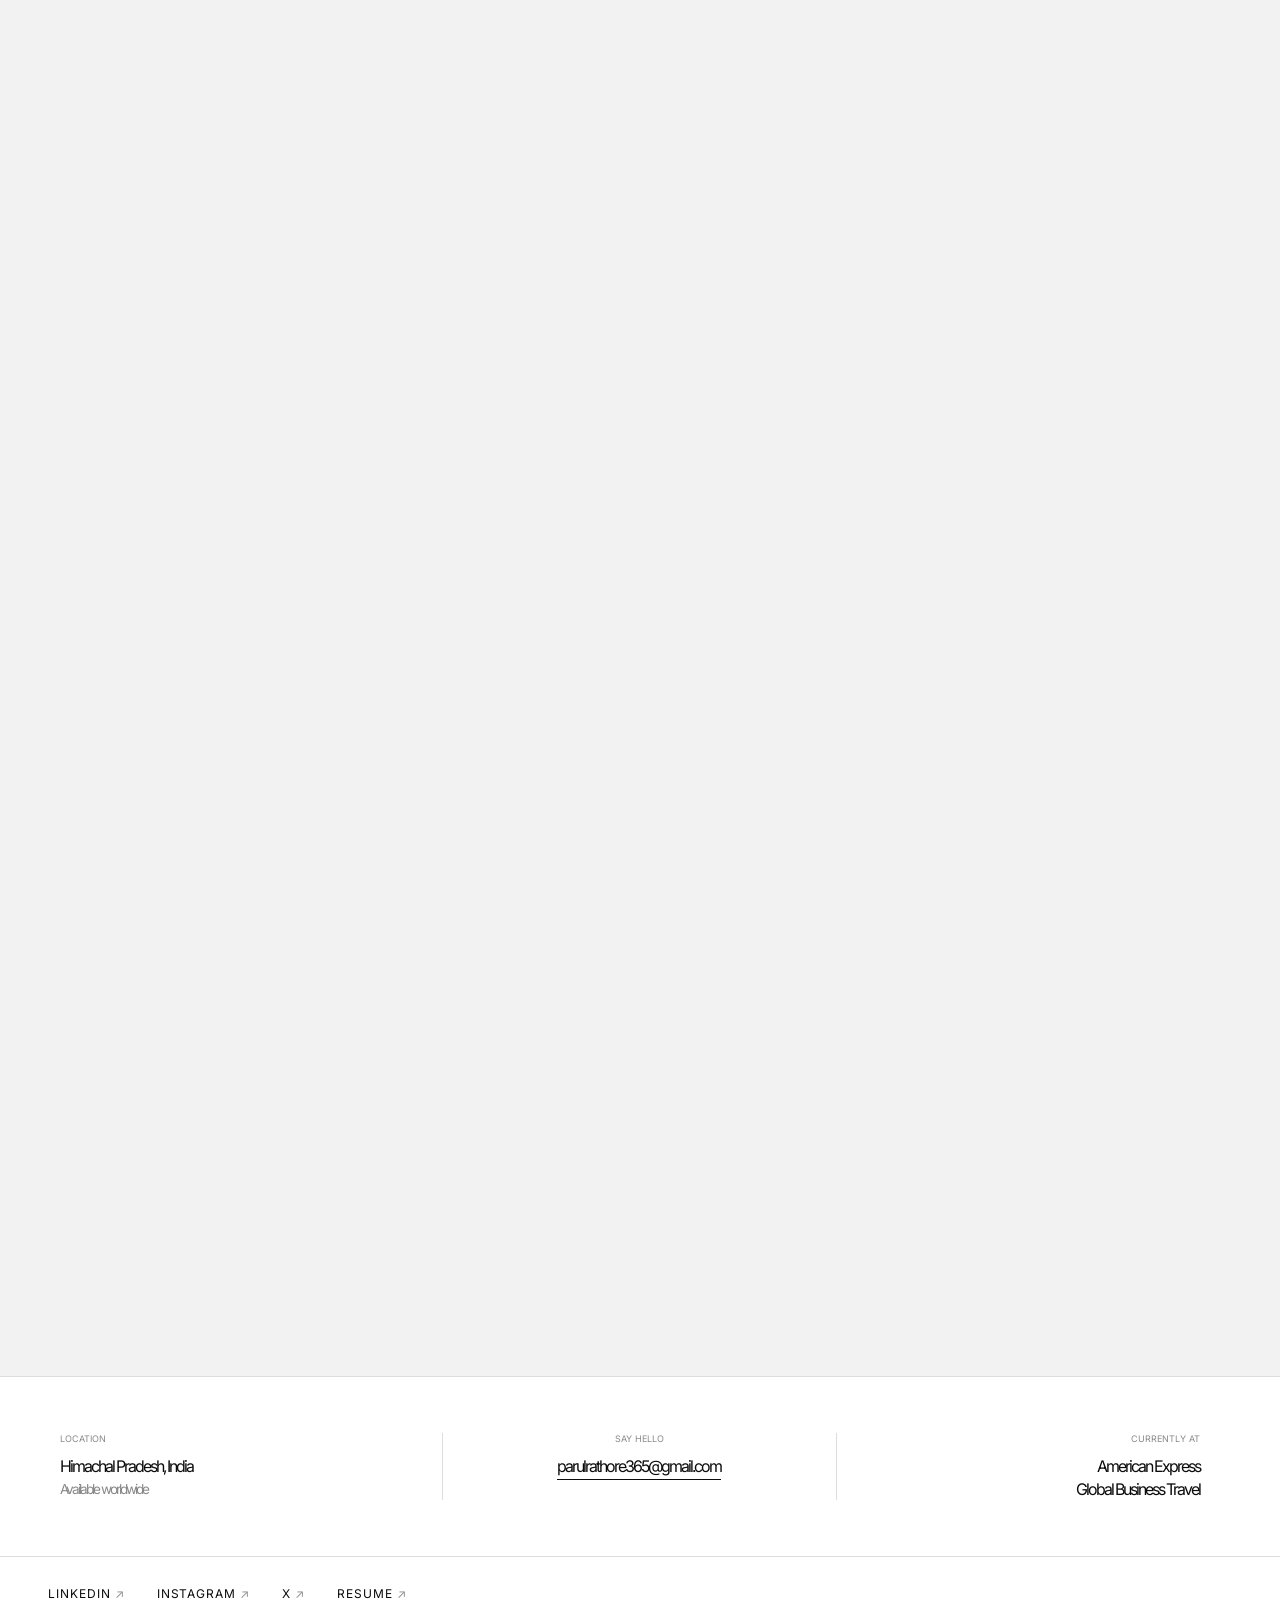
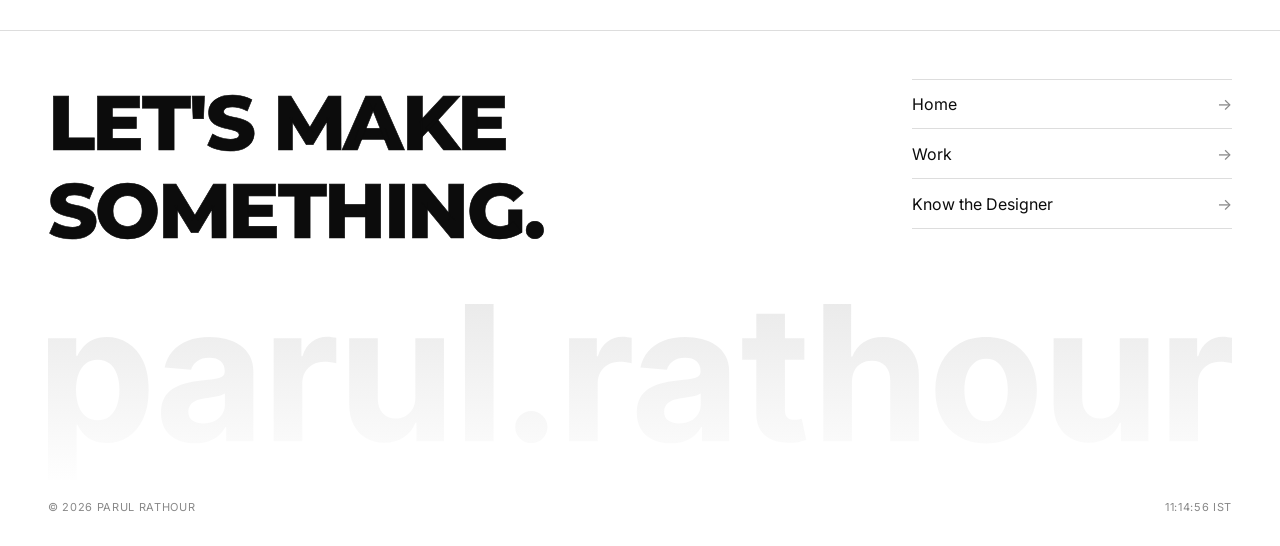
==== commit b8206b06: "Place the homepage photo stack on Namskar and shrink it toward the right while scrolling. Co-authore" ====
--- a/index.html
+++ b/index.html
@@ -158,8 +158,8 @@
 }
 .hero-row{
   display:grid;
-  grid-template-columns:minmax(0,1.2fr) minmax(280px,.9fr);
-  gap:2rem;align-items:end;position:relative;
+  grid-template-columns:minmax(0,1.15fr) minmax(260px,.72fr);
+  gap:2rem;align-items:end;
 }
 .hero-copy{
   font-family:var(--brico);font-weight:700;
@@ -176,9 +176,12 @@
   animation:caret-blink .85s step-end infinite;
 }
 @keyframes caret-blink{50%{opacity:0}}
-.hero-side{display:flex;gap:28px;align-items:flex-end;justify-content:flex-end;flex-wrap:wrap}
+.hero-side{
+  display:flex;flex-direction:column;align-items:flex-end;justify-content:flex-end;
+  gap:18px;
+}
 .skill-cloud{
-  position:relative;width:284px;height:126px;flex-shrink:0;
+  position:relative;top:-88px;width:284px;height:126px;flex-shrink:0;
 }
 .skill{
   position:absolute;
@@ -189,13 +192,20 @@
   font-family:var(--inter);font-size:11px;font-weight:500;letter-spacing:normal;color:var(--chip);
   white-space:nowrap;
   opacity:0;
-  transform:translateY(-140px) rotate(var(--rot, 0deg));
+  transform:translateY(-64px) rotate(var(--rot, 0deg));
   transition:transform .7s cubic-bezier(.22,1,.36,1), opacity .55s ease;
   will-change:transform,opacity;
+  cursor:pointer;
 }
 .skill.is-fallen{
   opacity:1;
   transform:translateY(0) rotate(var(--rot, 0deg));
+}
+.skill.is-fallen:hover,
+.skill.is-fallen:active{
+  transform:translateY(22px) rotate(calc(var(--rot, 0deg) + 8deg));
+  transition-delay:0s;
+  transition-duration:.32s;
 }
 .skill.s1{left:25px;top:0;--rot:.6deg;transition-delay:.05s}
 .skill.s2{left:130px;top:32px;--rot:10deg;transition-delay:.18s}
@@ -205,24 +215,27 @@
 .skill.s6{left:-20px;top:32px;--rot:-20deg;transition-delay:.28s}
 .green-cards{
   position:absolute;
-  right:clamp(6%, 14vw, 22%);
-  top:42px;
-  width:min(340px, 32vw);
-  height:150px;
-  z-index:30;
+  right:74px;
+  top:70px;
+  width:500px;
+  height:210px;
+  margin:0;
+  z-index:40;
   pointer-events:none;
+  transform:translateX(calc(var(--cover, 0) * 36px)) scale(calc(1 - var(--cover, 0) * .34));
+  transform-origin:100% 42%;
 }
 .green-cards .gcard{
   position:absolute;
-  width:72px;
-  height:86px;
+  width:118px;
+  height:140px;
   padding:0;
   border:none;
-  border-radius:8px;
+  border-radius:14px;
   overflow:hidden;
   cursor:pointer;
   pointer-events:auto;
-  box-shadow:0 6px 6px rgba(0,0,0,.25);
+  box-shadow:0 7px 7px rgba(0,0,0,.25);
   transform:rotate(var(--rot, -15deg)) scale(1);
   transform-origin:center center;
   transition:transform .28s cubic-bezier(.22,1,.36,1), box-shadow .28s ease;
@@ -239,20 +252,27 @@
 }
 .green-cards .gcard:hover,
 .green-cards .gcard:focus-visible{
-  transform:rotate(var(--rot, -15deg)) scale(1.14);
+  transform:rotate(var(--rot, -15deg)) scale(1.06);
   box-shadow:0 10px 18px rgba(0,0,0,.28);
   z-index:10 !important;
   outline:none;
 }
+.green-cards .gcard.is-straight,
+.green-cards .gcard.is-straight:hover,
+.green-cards .gcard.is-straight:focus-visible{
+  transform:rotate(0deg) scale(1.18);
+  box-shadow:0 16px 28px rgba(0,0,0,.32);
+  z-index:20 !important;
+}
 .green-cards .gcard:focus-visible{
   box-shadow:0 0 0 2px #fff, 0 0 0 4px #109c67, 0 10px 18px rgba(0,0,0,.28);
 }
 /* Stack: middle on top → 2nd L/R → outer L/R at back */
-.green-cards .g1{left:0;top:18px;--rot:-18deg;z-index:1}
-.green-cards .g2{left:58px;top:8px;--rot:-12deg;z-index:3}
-.green-cards .g3{left:108px;top:-4px;--rot:-2deg;z-index:5;width:78px;height:92px}
-.green-cards .g4{left:158px;top:6px;--rot:8deg;z-index:3}
-.green-cards .g5{left:214px;top:-6px;--rot:16deg;z-index:1}
+.green-cards .g1{left:0;top:38px;--rot:-16deg;z-index:1}
+.green-cards .g2{left:82px;top:16px;--rot:-8deg;z-index:3}
+.green-cards .g3{left:172px;top:0;--rot:2deg;z-index:5;width:128px;height:150px}
+.green-cards .g4{left:268px;top:14px;--rot:12deg;z-index:3}
+.green-cards .g5{left:360px;top:36px;--rot:16deg;z-index:1}
 
 /* Small floating photo card (not full-page) */
 .card-overlay{
@@ -383,26 +403,28 @@
 
 @media(max-width:1100px){
   .green-cards{
-    right:4%;
-    top:34px;
-    width:240px;
-    height:120px;
-  }
-  .green-cards .gcard{width:56px;height:68px}
-  .green-cards .g3{width:62px;height:74px}
-  .green-cards .g1{left:0;top:14px}
-  .green-cards .g2{left:42px;top:8px}
-  .green-cards .g3{left:78px;top:-4px}
-  .green-cards .g4{left:112px;top:2px}
-  .green-cards .g5{left:154px;top:-6px}
+    right:74px;
+    top:56px;
+    width:340px;
+    height:160px;
+    margin:0;
+  }
+  .green-cards .gcard{width:78px;height:94px}
+  .green-cards .g3{width:84px;height:100px}
+  .green-cards .g1{left:0;top:22px}
+  .green-cards .g2{left:52px;top:10px}
+  .green-cards .g3{left:108px;top:0}
+  .green-cards .g4{left:166px;top:8px}
+  .green-cards .g5{left:224px;top:20px}
   .card-overlay{padding-top:6rem;padding-right:1.2rem;justify-content:center}
   .hero-row{grid-template-columns:1fr}
+  .skill-cloud{top:0}
 }
 @media(max-width:900px){
   .top{padding:12px 24px 0}
   .nav-spacer{height:76px}
   .top,.hero{padding-left:24px;padding-right:24px}
-  .hero{padding-top:12px;padding-bottom:40px}
+  .hero{padding-top:12px;padding-bottom:24px}
   .nav{
     padding:12px;border-radius:43px;
     justify-content:space-between;
@@ -418,10 +440,13 @@
 
   .namskar{margin-bottom:12px}
   .green-cards{
+    position:absolute;
     left:0;right:0;
-    transform:none;
-    top:78px;
+    top:36px;
+    margin:0;
     width:auto;height:150px;
+    transform:scale(calc(1 - var(--cover, 0) * .42));
+    transform-origin:88% 0%;
   }
   .green-cards .gcard{
     width:32%;height:130px;
@@ -431,6 +456,12 @@
   .green-cards .gcard:hover,
   .green-cards .gcard:focus-visible{
     transform:rotate(0deg) scale(1.08);
+  }
+  .green-cards .gcard.is-straight,
+  .green-cards .gcard.is-straight:hover,
+  .green-cards .gcard.is-straight:focus-visible{
+    transform:rotate(0deg) scale(1.16);
+    z-index:20 !important;
   }
   .green-cards .g1{left:2%;top:17px;--rot:-14deg;z-index:1}
   .green-cards .g2{left:18%;top:7px;--rot:-7deg;z-index:3}
@@ -470,12 +501,14 @@
   .hero-side{
     justify-content:flex-start;
     width:100%;
+    transform:none;
   }
   .skill-cloud{
     width:100%;
     max-width:100%;
     height:126px;
     margin:0;
+    top:0;
   }
   .skill{font-size:11px;padding:8px 14px}
 
@@ -651,6 +684,8 @@
 
 @media (prefers-reduced-motion: reduce){
   .page-intro .hero{transform:none}
+  .green-cards{transform:none}
+  .skill{transition:none}
 }
 
 </style>
@@ -706,27 +741,26 @@
       <div class="namskar-hit" aria-hidden="true" data-cursor-grow></div>
     </div>
 
-    <div class="green-cards" aria-label="Photo cards">
-      <button type="button" class="gcard g1" data-full="Asset/images/home/cards/card-3.png" aria-label="Open photo 1">
-        <img src="Asset/images/home/cards/card-3.png" alt="" loading="lazy">
-      </button>
-      <button type="button" class="gcard g2" data-full="Asset/images/home/cards/card-4.png" aria-label="Open photo 2">
-        <img src="Asset/images/home/cards/card-4.png" alt="" loading="lazy">
-      </button>
-      <button type="button" class="gcard g3" data-full="Asset/images/home/cards/card-5.png" aria-label="Open photo 3">
-        <img src="Asset/images/home/cards/card-5.png" alt="" loading="lazy">
-      </button>
-      <button type="button" class="gcard g4" data-full="Asset/images/home/cards/card-2.png" aria-label="Open photo 4">
-        <img src="Asset/images/home/cards/card-2.png" alt="" loading="lazy">
-      </button>
-      <button type="button" class="gcard g5" data-full="Asset/images/home/cards/card-1.png" aria-label="Open photo 5">
-        <img src="Asset/images/home/cards/card-1.png" alt="" loading="lazy">
-      </button>
-    </div>
-
     <div class="hero-row">
       <h1 class="hero-copy" id="hero-type" aria-label="Hi I am Parul Rathour, Product designer specializing in UX UI design and Product Strategy."></h1>
       <div class="hero-side">
+        <div class="green-cards" aria-label="Photo cards">
+          <button type="button" class="gcard g1" data-full="Asset/images/home/cards/card-3.png" aria-label="Open photo 1">
+            <img src="Asset/images/home/cards/card-3.png" alt="" loading="lazy">
+          </button>
+          <button type="button" class="gcard g2" data-full="Asset/images/home/cards/card-4.png" aria-label="Open photo 2">
+            <img src="Asset/images/home/cards/card-4.png" alt="" loading="lazy">
+          </button>
+          <button type="button" class="gcard g3" data-full="Asset/images/home/cards/card-5.png" aria-label="Open photo 3">
+            <img src="Asset/images/home/cards/card-5.png" alt="" loading="lazy">
+          </button>
+          <button type="button" class="gcard g4" data-full="Asset/images/home/cards/card-2.png" aria-label="Open photo 4">
+            <img src="Asset/images/home/cards/card-2.png" alt="" loading="lazy">
+          </button>
+          <button type="button" class="gcard g5" data-full="Asset/images/home/cards/card-1.png" aria-label="Open photo 5">
+            <img src="Asset/images/home/cards/card-1.png" alt="" loading="lazy">
+          </button>
+        </div>
         <div class="skill-cloud" aria-hidden="true">
           <span class="skill s1">Design Strategy</span>
           <span class="skill s2">Prototyping</span>
@@ -873,11 +907,19 @@
   }
 
   document.querySelectorAll('.green-cards .gcard').forEach(btn => {
+    btn.setAttribute('aria-pressed', 'false');
     btn.addEventListener('click', (e) => {
       e.preventDefault();
       e.stopPropagation();
-      const src = btn.getAttribute('data-full') || btn.querySelector('img')?.src;
-      if(src) openCard(src, btn);
+      const open = btn.classList.contains('is-straight');
+      document.querySelectorAll('.green-cards .gcard.is-straight').forEach(c => {
+        c.classList.remove('is-straight');
+        c.setAttribute('aria-pressed', 'false');
+      });
+      if(!open){
+        btn.classList.add('is-straight');
+        btn.setAttribute('aria-pressed', 'true');
+      }
     });
     btn.addEventListener('pointerdown', (e) => e.stopPropagation());
   });
@@ -992,19 +1034,18 @@
       setTimeout(step, 110);
       return;
     }
-    if(ci === 0 && part.soft) softOpen = true;
-    const ch = part.text.charAt(ci);
-    if(ci === 0 && part.soft) html += '<span class="soft">';
-    html += ch;
+    const words = part.text.match(/\s*\S+\s*/g) || [part.text];
+    if(ci === 0 && part.soft){ html += '<span class="soft">'; softOpen = true; }
+    html += words[ci];
     ci++;
     let display = html;
-    if(softOpen && ci < part.text.length) display += '</span>';
+    if(softOpen && ci < words.length) display += '</span>';
     el.innerHTML = display + '<span class="type-caret" aria-hidden="true"></span>';
-    if(ci >= part.text.length){
+    if(ci >= words.length){
       if(part.soft){ html += '</span>'; softOpen = false; }
       pi++; ci = 0;
     }
-    setTimeout(step, part.br ? 110 : (26 + Math.random() * 20));
+    setTimeout(step, 120);
   }
   setTimeout(step, 350);
 })();
@@ -1090,15 +1131,45 @@
     }
     return end + 14;
   }
+  function stackAnchor(){
+    return mobileAnchor();
+  }
+  function placeMobileStack(){
+    var stack = intro.querySelector('.green-cards');
+    var row = intro.querySelector('.hero-row');
+    var nam = intro.querySelector('.namskar');
+    var hero = document.getElementById('hero');
+    if(!stack || !row || !nam || !hero) return;
+    var mobile = window.matchMedia('(max-width: 900px)').matches;
+    if(!mobile){
+      stack.style.top = '';
+      row.style.marginTop = '';
+      return;
+    }
+    stack.style.transform = 'none';
+    var heroTop = hero.getBoundingClientRect().top;
+    var namBox = nam.getBoundingClientRect();
+    stack.style.top = Math.round((namBox.top - heroTop) + namBox.height * 0.42) + 'px';
+    var lowest = 0;
+    var cards = stack.querySelectorAll('.gcard');
+    for(var i = 0; i < cards.length; i++){
+      lowest = Math.max(lowest, cards[i].getBoundingClientRect().bottom);
+    }
+    var currentMargin = parseFloat(getComputedStyle(row).marginTop) || 0;
+    var rowTop = row.getBoundingClientRect().top;
+    row.style.marginTop = Math.max(0, Math.round((lowest + 18) - (rowTop - currentMargin))) + 'px';
+    stack.style.transform = '';
+  }
   function setStick(){
+    placeMobileStack();
     var vh = window.innerHeight, h = intro.offsetHeight;
     var top = Math.min(0, vh - h);
     intro.style.top = top + 'px';
     var mobile = window.matchMedia('(max-width: 900px)').matches;
-    var anchor = mobile ? mobileAnchor() : h * 0.5;
+    var anchor = mobile ? mobileAnchor() : stackAnchor();
     pin = Math.round(Math.max(mobile ? 88 : 120, Math.min(vh - (mobile ? 160 : 200), top + anchor)));
     work.style.setProperty('--pin', pin + 'px');
-    var gap = Math.max(0, Math.ceil(vh - h));
+    var gap = mobile ? 0 : Math.max(0, Math.ceil(vh - h));
     work.style.marginTop = gap ? gap + 'px' : '';
   }
 
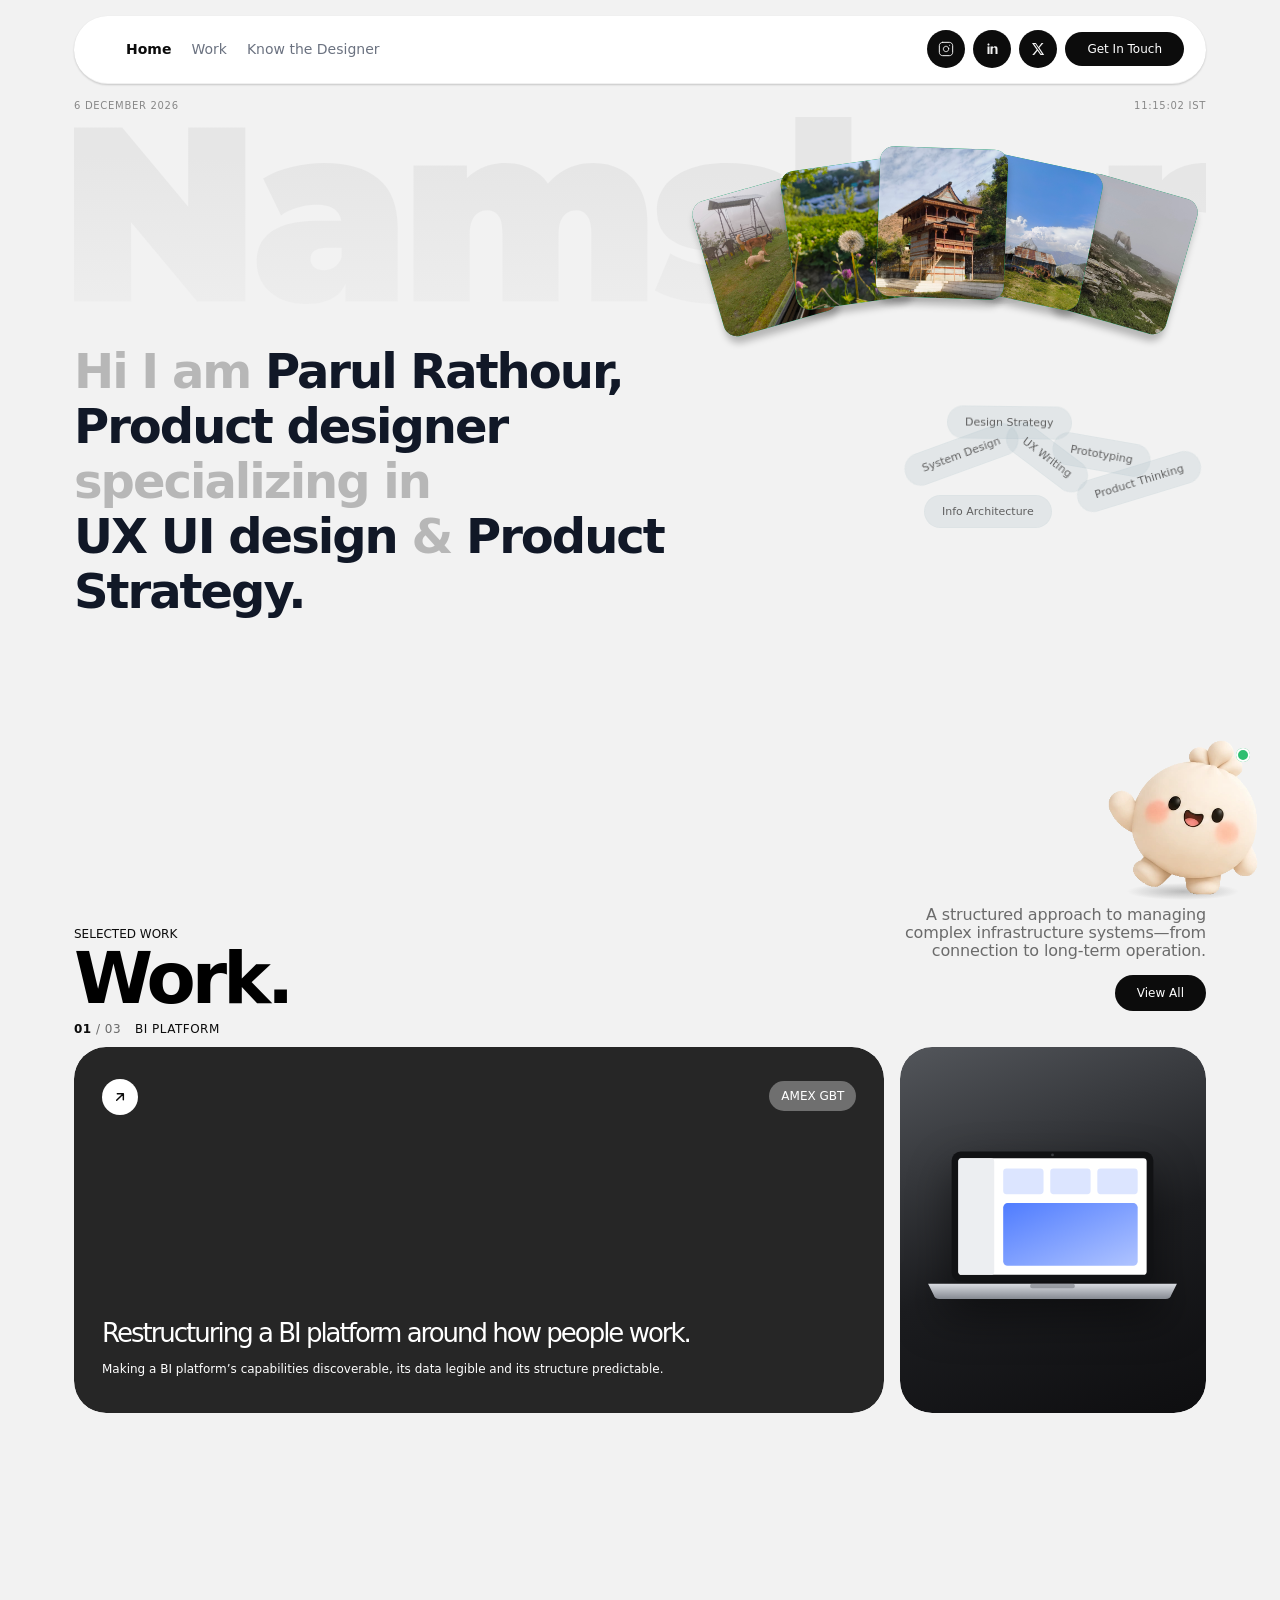
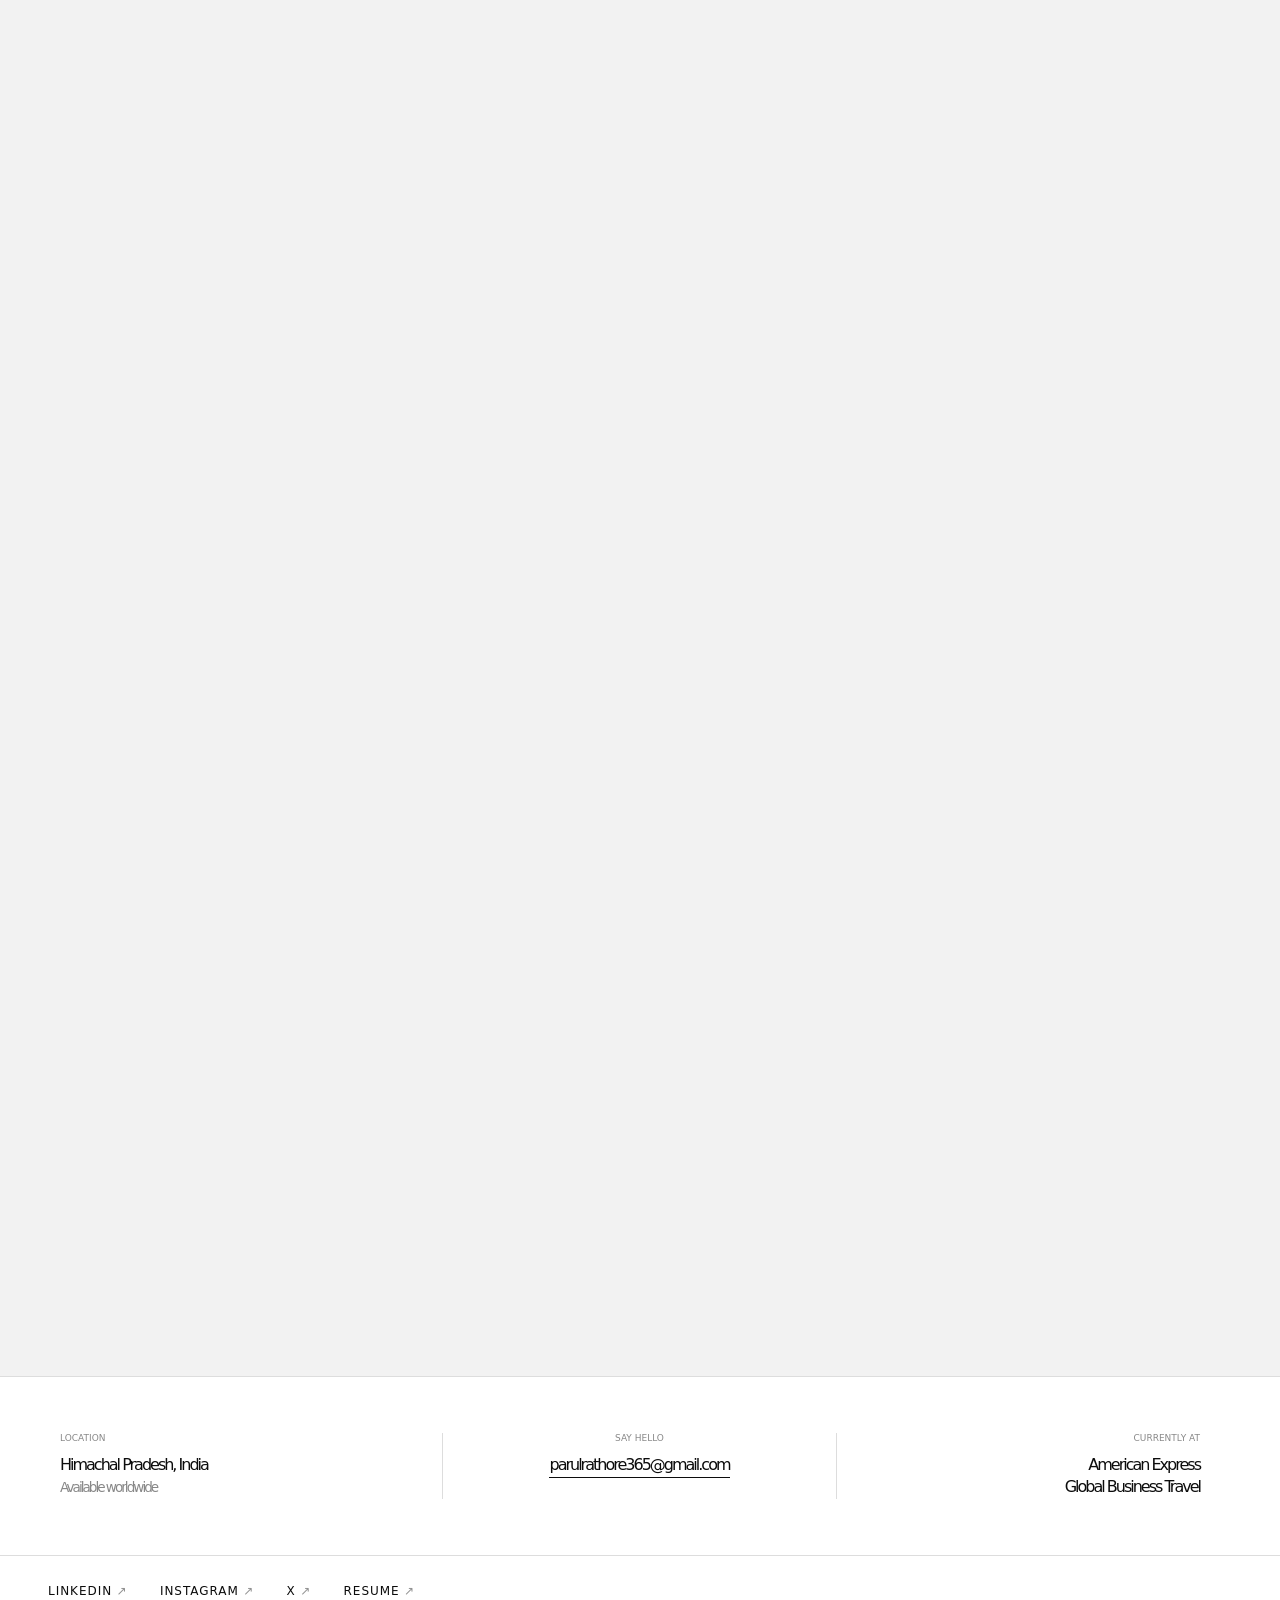
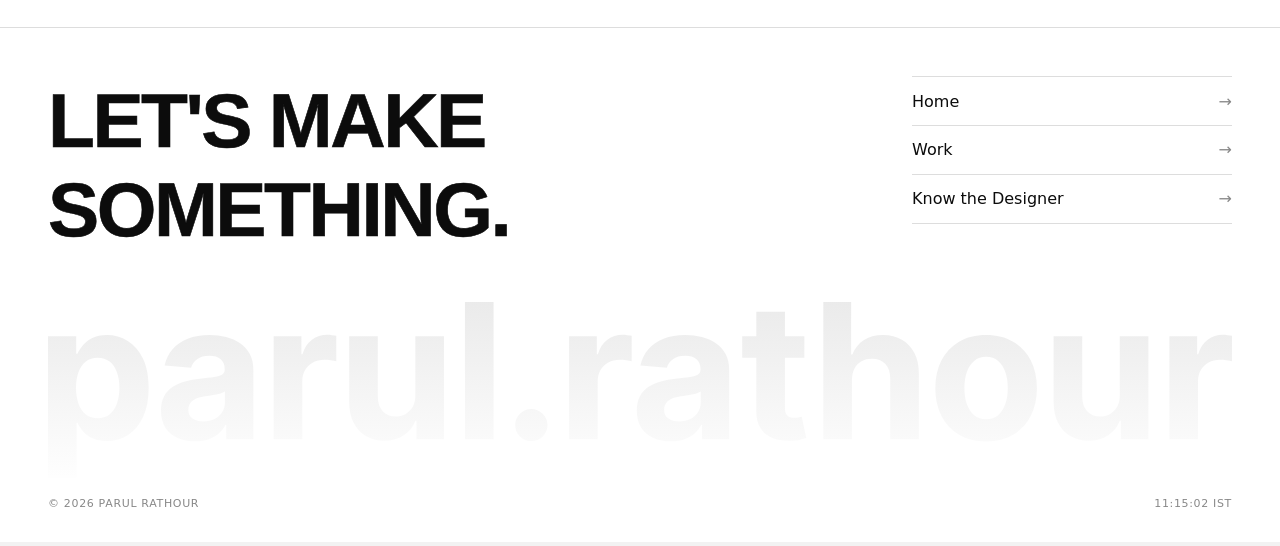
==== commit 7204d87d: "Trim load time by dropping duplicate font requests and deploy clutter. Centralize fonts in site-typo" ====
--- a/index.html
+++ b/index.html
@@ -8,9 +8,6 @@
 <link rel="icon" type="image/png" sizes="32x32" href="Asset/images/home/favicon-32.png">
 <link rel="icon" type="image/png" sizes="192x192" href="Asset/images/home/favicon-192.png">
 <link rel="apple-touch-icon" href="Asset/images/home/apple-touch-icon.png">
-<link rel="preconnect" href="https://fonts.googleapis.com">
-<link rel="preconnect" href="https://fonts.gstatic.com" crossorigin>
-<link href="https://fonts.googleapis.com/css2?family=Montserrat:ital,wght@0,800;0,900;1,800&family=Playfair+Display:ital,wght@0,700;0,900;1,700;1,900&family=DM+Sans:ital,opsz,wght@0,9..40,300;0,9..40,400;0,9..40,500;0,9..40,600;1,9..40,300&family=Inter:wght@400;500;600;700;900&family=Cousine&family=Gochi+Hand&family=Bricolage+Grotesque:opsz,wght@12..96,500;12..96,600;12..96,700;12..96,800&family=IBM+Plex+Sans:wght@400;500;600;700&display=swap" rel="stylesheet">
 <style>
 *,*::before,*::after{box-sizing:border-box;margin:0;padding:0}
 :root{
@@ -690,7 +687,7 @@
 
 </style>
 <link rel="stylesheet" href="contact-modal.css?v=13">
-<link rel="stylesheet" href="site-typography.css?v=16">
+<link rel="stylesheet" href="site-typography.css?v=17">
 </head>
 <body>
 <div class="mob-menu" id="mobMenu">
--- a/contact-modal.css
+++ b/contact-modal.css
@@ -1,4 +1,4 @@
-@import url("https://fonts.googleapis.com/css2?family=Covered+By+Your+Grace&family=Playfair+Display:wght@400;500;600;700&display=swap");
+@import url("https://fonts.googleapis.com/css2?family=Covered+By+Your+Grace&display=swap");
 
 .cm-root{
   position:fixed;
@@ -63,7 +63,7 @@
 .cm-close:hover{opacity:1}
 
 .cm-title{
-  font-family:'DM Sans',system-ui,sans-serif;
+  font-family:var(--font-inter,Inter,system-ui,sans-serif);
   font-weight:500;
   font-size:46px;
   letter-spacing:-.02em;
@@ -80,7 +80,7 @@
 }
 .cm-block{margin:0}
 .cm-label{
-  font-family:'DM Sans',system-ui,sans-serif;
+  font-family:var(--font-inter,Inter,system-ui,sans-serif);
   font-size:9px;
   letter-spacing:.14em;
   text-transform:uppercase;
@@ -88,7 +88,7 @@
   margin:0 0 .55rem;
 }
 .cm-mail{
-  font-family:'DM Sans',system-ui,sans-serif;
+  font-family:var(--font-inter,Inter,system-ui,sans-serif);
   font-size:16px;
   color:#fff;
   text-decoration:none;
@@ -114,7 +114,7 @@
 .cm-social:hover{opacity:.78}
 
 .cm-text-link{
-  font-family:'DM Sans',system-ui,sans-serif;
+  font-family:var(--font-inter,Inter,system-ui,sans-serif);
   font-size:16px;
   color:#fff;
   text-decoration:none;
@@ -125,7 +125,7 @@
 .cm-text-link::after{content:"↗";font-size:12px;opacity:.5}
 .cm-text-link:hover{opacity:.75}
 .cm-resume{
-  font-family:'DM Sans',system-ui,sans-serif;
+  font-family:var(--font-inter,Inter,system-ui,sans-serif);
   font-size:16px;
   color:#fff;
   text-decoration:none;
@@ -180,7 +180,7 @@
 @keyframes cm-badge-spin{to{transform:rotate(360deg)}}
 .cm-badge-svg{display:block;width:100%;height:100%}
 .cm-badge-text{
-  font-family:'Playfair Display',Georgia,serif;
+  font-family:var(--font-inter,Inter,system-ui,sans-serif);
   font-style:normal;
   font-weight:400;
   letter-spacing:0;
--- a/site-typography.css
+++ b/site-typography.css
@@ -1,5 +1,5 @@
 /* Global site typography: Inter everywhere; −2px letter-spacing on headings only */
-@import url("https://fonts.googleapis.com/css2?family=Inter:ital,opsz,wght@0,14..32,100..900;1,14..32,100..900&family=Montserrat:wght@400;800&display=swap");
+@import url("https://fonts.googleapis.com/css2?family=Inter:wght@400;500;600;700;800&family=Montserrat:wght@800&family=Gochi+Hand&display=swap");
 
 :root {
   --font-inter: "Inter", system-ui, -apple-system, BlinkMacSystemFont, "Segoe UI", sans-serif;
@@ -81,6 +81,10 @@
 @media (max-width:900px){
   body .footer-cta{font-size:clamp(42px,13vw,53px) !important;line-height:1.02 !important}
 }
+body .bx-hello .name{
+  font-family:"Gochi Hand",cursive !important;
+  letter-spacing:normal !important;
+}
 body .fc-l{
   letter-spacing:normal !important;
 }
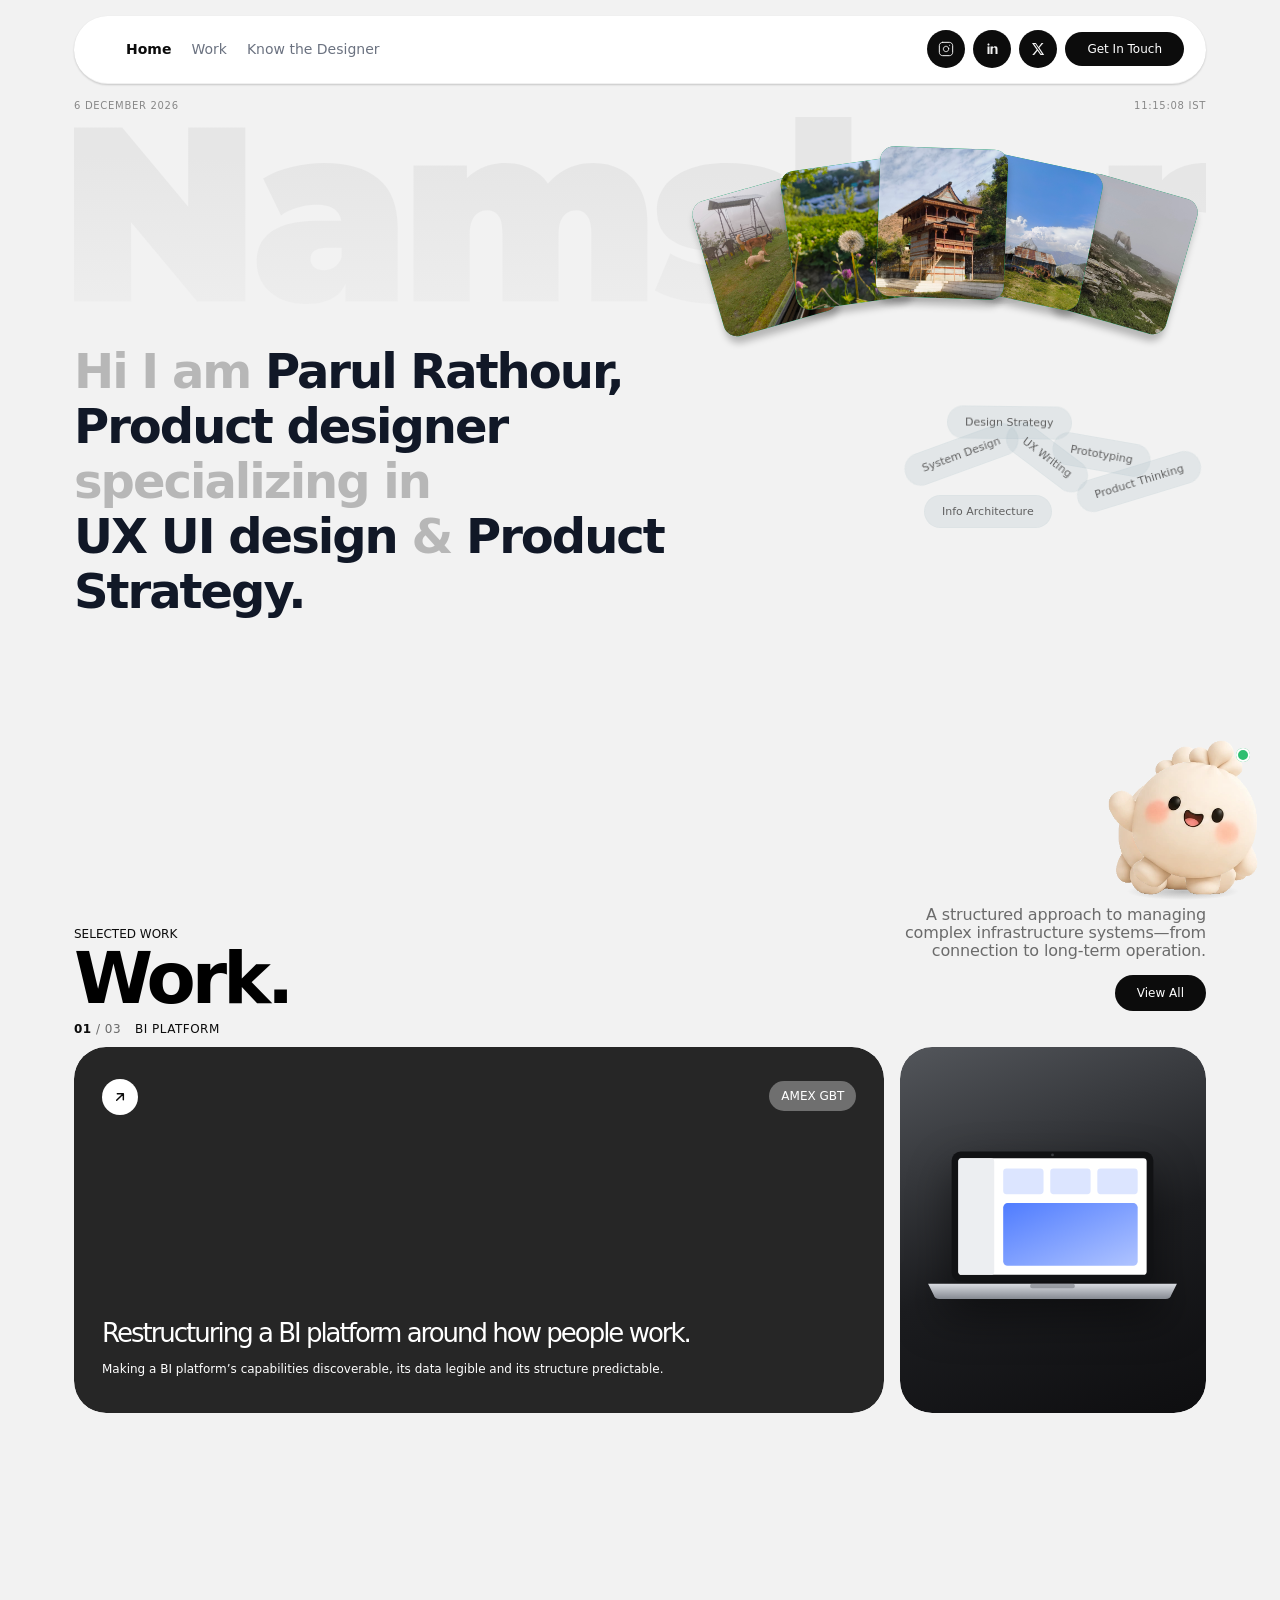
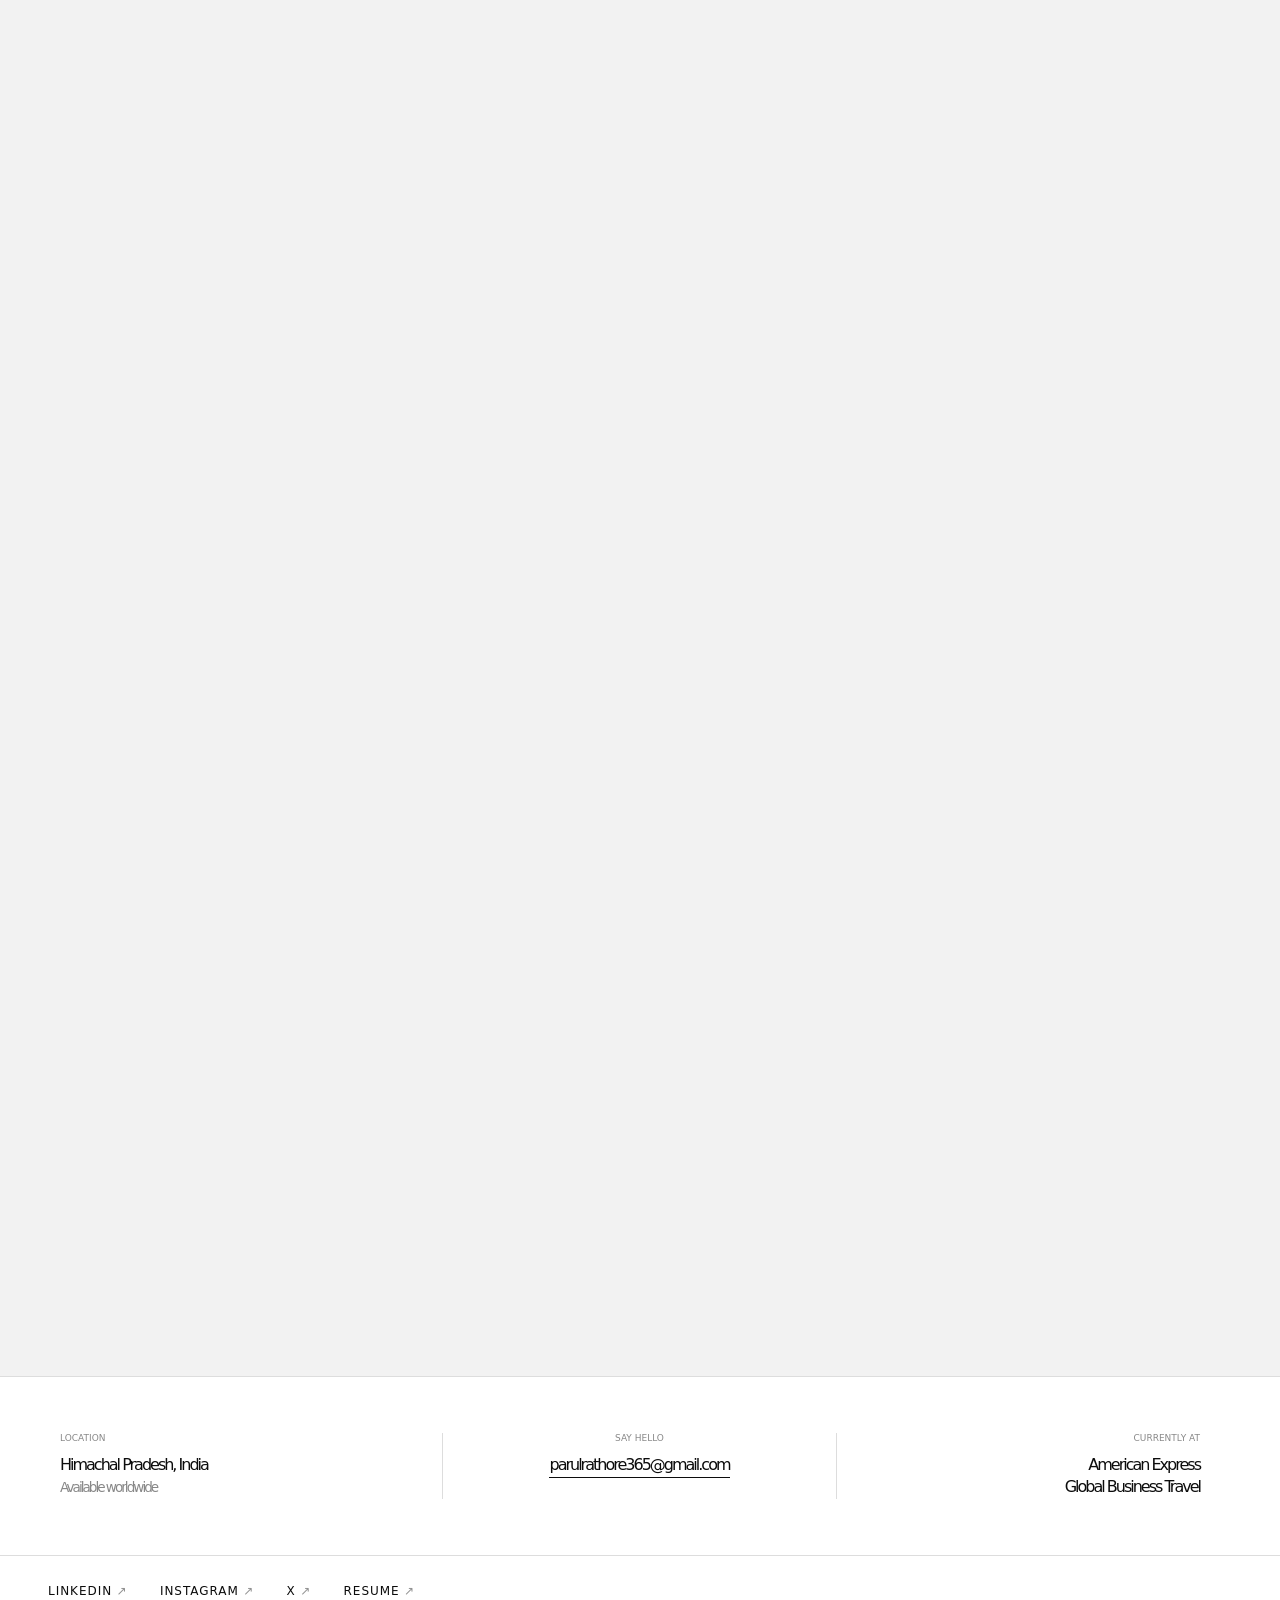
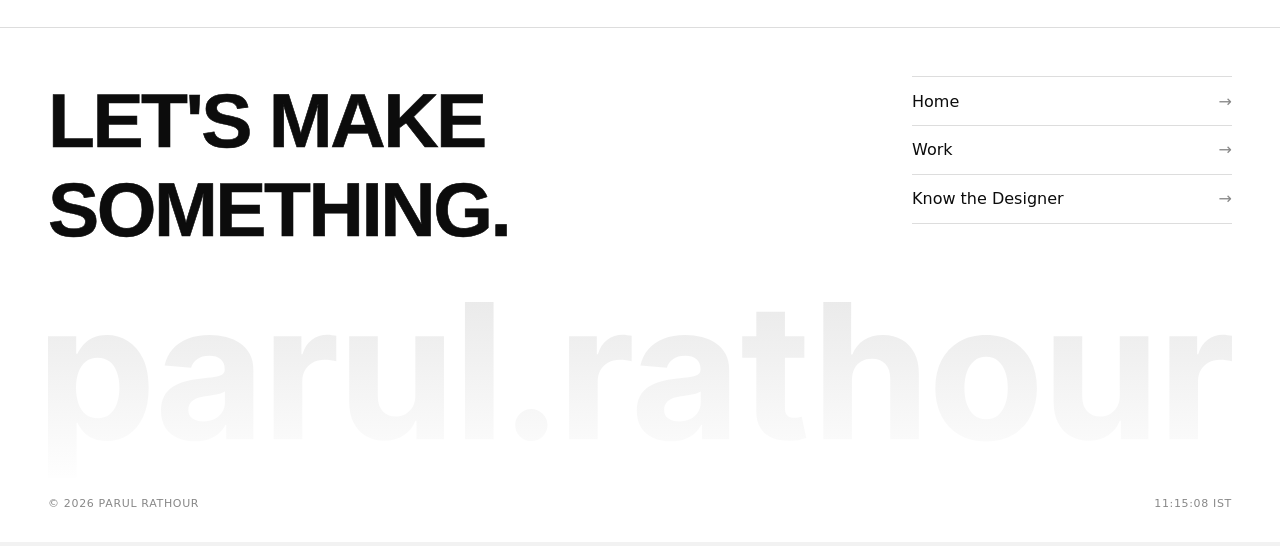
==== commit c4f7a753: "Make phone scrolling step through the work sheet one card at a time. Co-authored-by: Cursor <cursora" ====
--- a/index.html
+++ b/index.html
@@ -418,6 +418,9 @@
   .skill-cloud{top:0}
 }
 @media(max-width:900px){
+  html{scroll-behavior:auto}
+  .work{height:calc(var(--mvh, 100vh) - var(--pin) + var(--mvh, 100vh) * 1.05)}
+  .work-sticky{height:calc(var(--mvh, 100vh) - var(--pin))}
   .top{padding:12px 24px 0}
   .nav-spacer{height:76px}
   .top,.hero{padding-left:24px;padding-right:24px}
@@ -1159,7 +1162,7 @@
   }
   function setStick(){
     placeMobileStack();
-    var vh = window.innerHeight, h = intro.offsetHeight;
+    var vh = lockVH(), h = intro.offsetHeight;
     var top = Math.min(0, vh - h);
     intro.style.top = top + 'px';
     var mobile = window.matchMedia('(max-width: 900px)').matches;
@@ -1171,10 +1174,21 @@
   }
 
   var lastActive = -1, lastCover = -1, ticking = false;
+  var stableVH = window.innerHeight;
+  var lastLayoutW = window.innerWidth;
+  function isMobile(){ return window.matchMedia('(max-width: 900px)').matches; }
+  function lockVH(){
+    var h = window.innerHeight;
+    if(window.visualViewport) h = Math.max(h, Math.round(window.visualViewport.height));
+    if(!isMobile() || h > stableVH) stableVH = h;
+    if(isMobile()) document.documentElement.style.setProperty('--mvh', stableVH + 'px');
+    else document.documentElement.style.removeProperty('--mvh');
+    return isMobile() ? stableVH : window.innerHeight;
+  }
 
   function update(){
     ticking = false;
-    var vh = window.innerHeight;
+    var vh = isMobile() ? stableVH : window.innerHeight;
     var r  = work.getBoundingClientRect();
 
     var ib = Math.max(1, intro.getBoundingClientRect().bottom);
@@ -1192,6 +1206,7 @@
 
     var activeIdx = 0;
     boxes.forEach(function(box, k){
+      if(k > 0 && isMobile()) return;
       var a = clamp((f - (HOLD_START + k * STAGGER)) / FLIP_LEN, 0, 1);
       var e = reduce ? (a >= .5 ? 1 : 0) : a * a * (3 - 2 * a);
       var sp = i + e;
@@ -1227,13 +1242,126 @@
     if(!ticking){ ticking = true; requestAnimationFrame(update); }
   }
 
-  function onResize(){ setStick(); update(); }
+  function onResize(){
+    if(isMobile() && Math.abs(window.innerWidth - lastLayoutW) < 2){
+      update();
+      return;
+    }
+    lastLayoutW = window.innerWidth;
+    stableVH = window.innerHeight;
+    setStick();
+    update();
+  }
+
+  /* Mobile: one swipe = one beat. Work rises, then card 2, then the last card. */
+  var swipe = null, glide = null, glideUntil = 0;
+  function workRange(vh){
+    return Math.max(1, work.offsetHeight - (vh - pin));
+  }
+  function mobileBeats(){
+    var vh = stableVH || window.innerHeight;
+    var range = workRange(vh);
+    var arrive = work.getBoundingClientRect().top + window.scrollY - pin;
+    return [
+      Math.max(0, Math.round(arrive)),
+      Math.round(arrive + range * 0.38),
+      Math.round(arrive + range * 0.94)
+    ];
+  }
+  function glideTo(target){
+    if(glide) cancelAnimationFrame(glide);
+    var start = window.scrollY;
+    var dist = target - start;
+    if(Math.abs(dist) < 2){ glide = null; return; }
+    var t0 = performance.now();
+    var dur = 680;
+    glideUntil = t0 + dur + 40;
+    function frame(now){
+      var u = Math.min(1, (now - t0) / dur);
+      var e = u < 0.5 ? 2 * u * u : 1 - Math.pow(-2 * u + 2, 2) / 2;
+      window.scrollTo({top: Math.round(start + dist * e), behavior:'auto'});
+      if(u < 1) glide = requestAnimationFrame(frame);
+      else glide = null;
+    }
+    glide = requestAnimationFrame(frame);
+  }
+  function stepFrom(dir){
+    var beats = mobileBeats();
+    var y = window.scrollY;
+    var last = beats[beats.length - 1];
+    if(dir > 0 && y >= last - 20) return;
+    if(dir < 0 && y > last + window.innerHeight) return;
+    if(dir < 0 && y > last + 24){ glideTo(last); return; }
+    if(dir > 0 && y < beats[0] - 12){ glideTo(beats[0]); return; }
+    if(dir < 0 && y <= beats[0] + 12){ glideTo(0); return; }
+    var idx = 0, best = Infinity;
+    for(var i = 0; i < beats.length; i++){
+      var d = Math.abs(beats[i] - y);
+      if(d < best){ best = d; idx = i; }
+    }
+    var next = dir > 0 ? Math.min(beats.length - 1, idx + 1) : Math.max(0, idx - 1);
+    if(beats[next] === beats[idx] && dir > 0 && y < last - 8) next = Math.min(beats.length - 1, idx + 1);
+    glideTo(dir > 0 && next === idx ? last : beats[next]);
+  }
+  function sequenceEnd(){
+    return mobileBeats()[2];
+  }
+  function ownSwipe(y){
+    if(!isMobile()) return false;
+    return y < sequenceEnd() - 20;
+  }
+  window.addEventListener('touchstart', function(e){
+    if(!isMobile() || !e.touches || !e.touches[0]) return;
+    if(e.target.closest && e.target.closest('.mob-menu')){ swipe = null; return; }
+    swipe = {y: e.touches[0].clientY, x: e.touches[0].clientX, scroll: window.scrollY};
+  }, {passive:true});
+  window.addEventListener('touchmove', function(e){
+    if(!swipe || !e.touches || !e.touches[0]) return;
+    var dy = swipe.y - e.touches[0].clientY;
+    var dx = swipe.x - e.touches[0].clientX;
+    if(Math.abs(dy) < 12 || Math.abs(dx) > Math.abs(dy)) return;
+    if((swipe.scroll < sequenceEnd() - 20) || glide) e.preventDefault();
+  }, {passive:false});
+  window.addEventListener('touchend', function(e){
+    if(!swipe) return;
+    var end = e.changedTouches && e.changedTouches[0];
+    var dy = end ? swipe.y - end.clientY : 0;
+    var dx = end ? swipe.x - end.clientX : 0;
+    var started = swipe.scroll;
+    swipe = null;
+    if(!isMobile() || Math.abs(dy) < 28 || Math.abs(dx) > Math.abs(dy)) return;
+    if(started >= sequenceEnd() - 20 && dy > 0) return;
+    if(started > sequenceEnd() + window.innerHeight && dy < 0) return;
+    stepFrom(dy > 0 ? 1 : -1);
+  }, {passive:true});
+  window.addEventListener('touchcancel', function(){ swipe = null; }, {passive:true});
+  var wheelAt = 0;
+  window.addEventListener('wheel', function(e){
+    if(!isMobile() || Math.abs(e.deltaY) < 4) return;
+    if(!ownSwipe(window.scrollY)){
+      if(e.deltaY < 0 && window.scrollY < sequenceEnd() + 80){
+        e.preventDefault();
+        if(performance.now() < wheelAt || performance.now() < glideUntil) return;
+        wheelAt = performance.now() + 720;
+        stepFrom(-1);
+      }
+      return;
+    }
+    if(window.scrollY <= 0 && e.deltaY < 0) return;
+    e.preventDefault();
+    if(performance.now() < wheelAt || performance.now() < glideUntil) return;
+    wheelAt = performance.now() + 720;
+    stepFrom(e.deltaY > 0 ? 1 : -1);
+  }, {passive:false});
 
   setStick(); update();
   window.addEventListener('scroll', onScroll, {passive:true});
   window.addEventListener('resize', onResize);
   window.addEventListener('load', onResize);
-  if(window.ResizeObserver) new ResizeObserver(onResize).observe(intro);
+  if(window.ResizeObserver) new ResizeObserver(function(){
+    if(isMobile() && Math.abs(window.innerWidth - lastLayoutW) < 2) return;
+    onResize();
+  }).observe(intro);
 })();
 </script>
 <script src="wordmark-particles.js?v=3" defer></script>
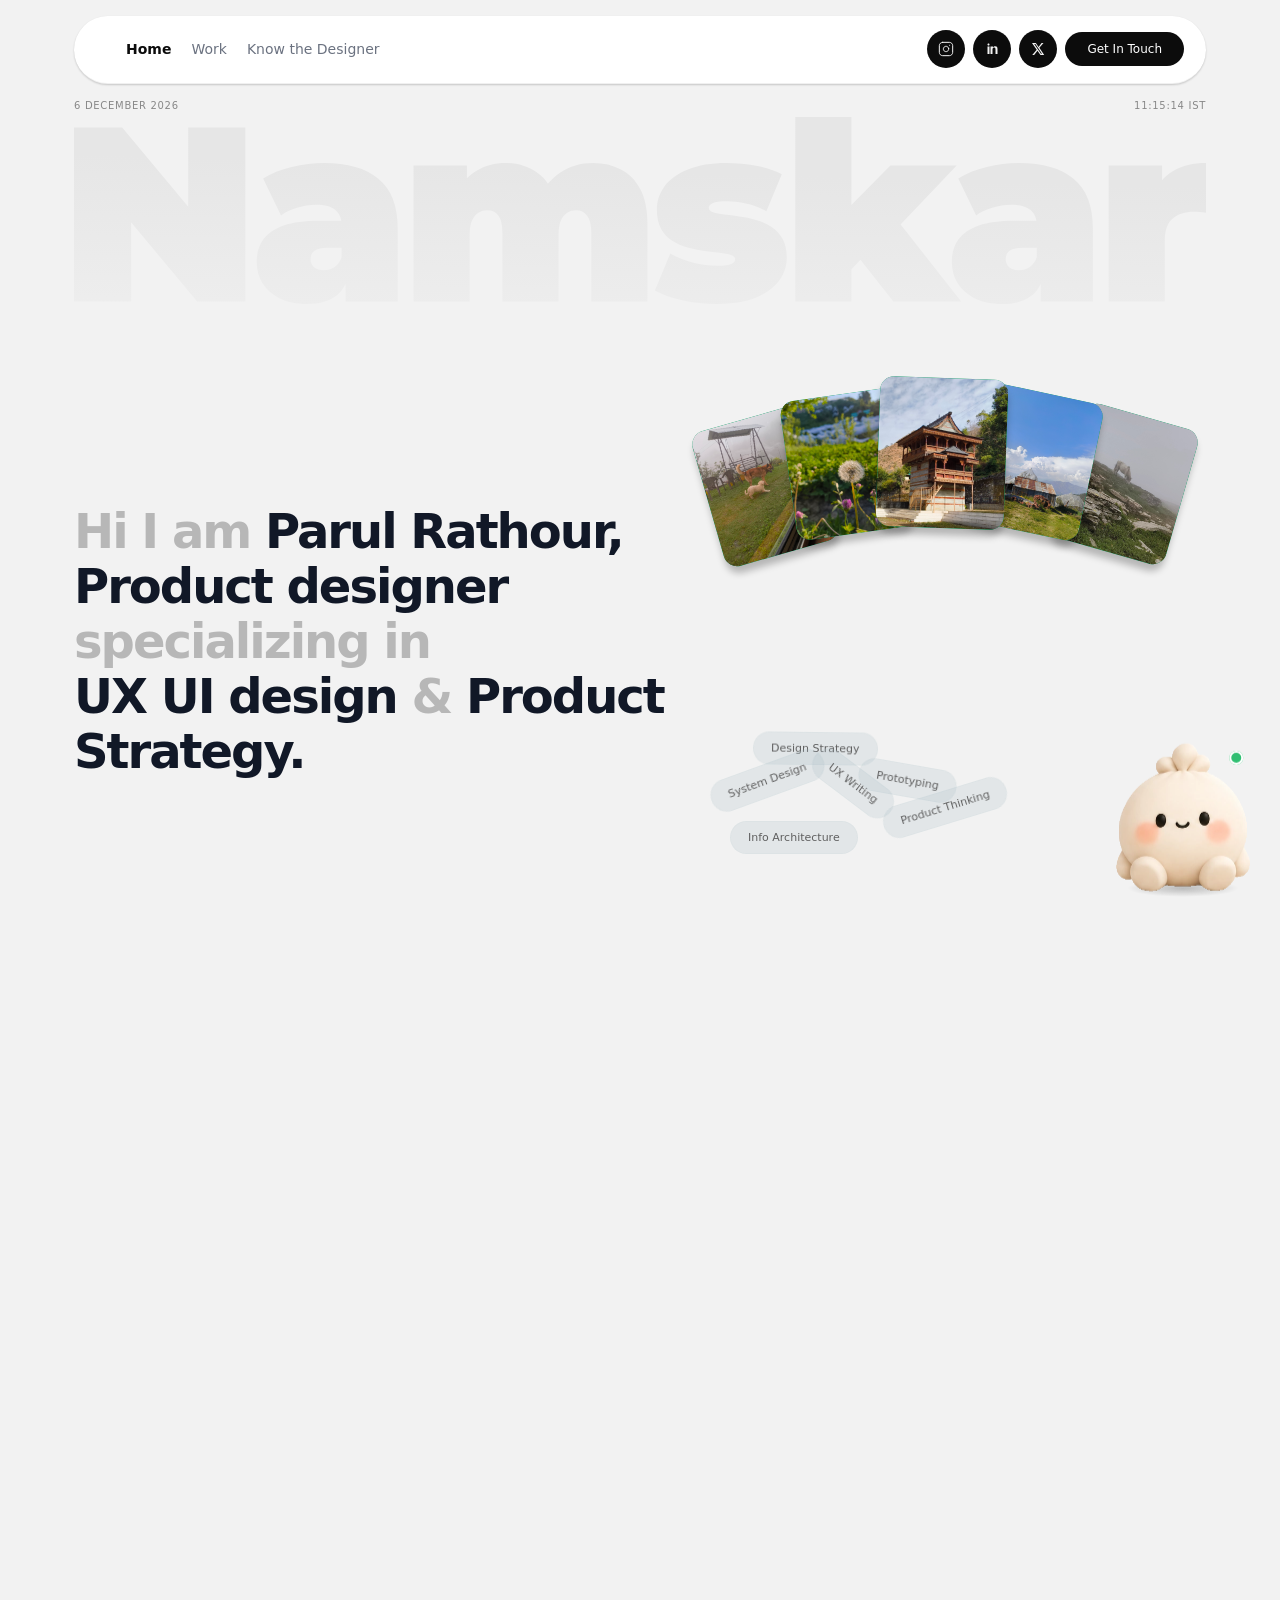
==== commit da513e6f: "Park the scrolled photo stack on Namskar and give the footer contact lines normal letter spacing. Co" ====
--- a/index.html
+++ b/index.html
@@ -157,14 +157,18 @@
   display:grid;
   grid-template-columns:minmax(0,1.15fr) minmax(260px,.72fr);
   gap:2rem;align-items:end;
+  margin-top:200px;
 }
 .hero-copy{
+  position:relative;
   font-family:var(--brico);font-weight:700;
   font-size:48px;
   line-height:1.15;letter-spacing:-.04em;color:#111827;
   max-width:46rem;
   min-height:4.8em;
 }
+.hero-ghost{visibility:hidden;display:block}
+.hero-live{position:absolute;left:0;top:0;right:0}
 .hero-copy .soft{color:var(--soft);font-weight:700}
 .hero-copy .type-caret{
   display:inline-block;width:.08em;height:.9em;
@@ -178,7 +182,11 @@
   gap:18px;
 }
 .skill-cloud{
-  position:relative;top:-88px;width:284px;height:126px;flex-shrink:0;
+  position:absolute;
+  right:268px;
+  top:calc(100svh - 168px);
+  width:284px;height:126px;
+  z-index:5;
 }
 .skill{
   position:absolute;
@@ -213,14 +221,18 @@
 .green-cards{
   position:absolute;
   right:74px;
-  top:70px;
+  top:300px;
   width:500px;
   height:210px;
   margin:0;
   z-index:40;
   pointer-events:none;
-  transform:translateX(calc(var(--cover, 0) * 36px)) scale(calc(1 - var(--cover, 0) * .34));
-  transform-origin:100% 42%;
+  --stack-lift:-180px;
+  --stack-scale:.52;
+  --stack-shift:var(--stack-lift);
+  transform:none;
+  transform-origin:100% 0%;
+  transition:transform .7s cubic-bezier(.22,1,.36,1);
 }
 .green-cards .gcard{
   position:absolute;
@@ -322,7 +334,7 @@
 .fc-col:nth-child(2){border-right:.5px solid #ddd;text-align:center}
 .fc-col:last-child{text-align:right}
 .fc-l{font-size:9px;letter-spacing:.14em;text-transform:uppercase;color:#888;margin-bottom:.7rem}
-.fc-v{font-size:16px;color:var(--ink);line-height:1.4}
+.fc-v{font-size:16px;color:var(--ink);line-height:1.4;letter-spacing:normal}
 .fc-v small{display:block;color:#888;font-size:13.6px;margin-top:2px}
 .fc-mail{border-bottom:.5px solid var(--ink);display:inline-block;padding-bottom:1px}
 .fs-row{
@@ -405,6 +417,9 @@
     width:340px;
     height:160px;
     margin:0;
+    --stack-scale:.72;
+    --stack-shift:var(--stack-lift, -12px);
+    transform-origin:100% 0%;
   }
   .green-cards .gcard{width:78px;height:94px}
   .green-cards .g3{width:84px;height:100px}
@@ -414,17 +429,16 @@
   .green-cards .g4{left:166px;top:8px}
   .green-cards .g5{left:224px;top:20px}
   .card-overlay{padding-top:6rem;padding-right:1.2rem;justify-content:center}
-  .hero-row{grid-template-columns:1fr}
-  .skill-cloud{top:0}
+  .hero-row{grid-template-columns:1fr;margin-top:0}
+  .skill-cloud{position:relative;right:auto;top:0;z-index:auto}
 }
 @media(max-width:900px){
   html{scroll-behavior:auto}
-  .work{height:calc(var(--mvh, 100vh) - var(--pin) + var(--mvh, 100vh) * 1.05)}
-  .work-sticky{height:calc(var(--mvh, 100vh) - var(--pin))}
+  #intro{min-height:100svh}
   .top{padding:12px 24px 0}
   .nav-spacer{height:76px}
   .top,.hero{padding-left:24px;padding-right:24px}
-  .hero{padding-top:12px;padding-bottom:24px}
+  .hero{padding-top:12px;padding-bottom:0}
   .nav{
     padding:12px;border-radius:43px;
     justify-content:space-between;
@@ -445,7 +459,9 @@
     top:36px;
     margin:0;
     width:auto;height:150px;
-    transform:scale(calc(1 - var(--cover, 0) * .42));
+    --stack-scale:.58;
+    --stack-shift:var(--stack-lift, 24px);
+    transform:none;
     transform-origin:88% 0%;
   }
   .green-cards .gcard{
@@ -488,7 +504,7 @@
 
   .hero-row{
     grid-template-columns:1fr;
-    gap:28px;
+    gap:0;
     margin-top:168px;
   }
   .hero-copy{
@@ -504,11 +520,14 @@
     transform:none;
   }
   .skill-cloud{
-    width:100%;
-    max-width:100%;
+    position:relative;
+    right:auto;
+    top:0;
+    width:calc(100% - 48px);
+    max-width:none;
     height:126px;
-    margin:0;
-    top:0;
+    margin:12px 24px 8px;
+    z-index:auto;
   }
   .skill{font-size:11px;padding:8px 14px}
 
@@ -536,27 +555,20 @@
 }
 
 /* ═══════════════════════════════════════════════════════════
-   Intro → Work overlap  +  cuboid case-study flip
-   Driven by the scroll script (sets --cover on #intro, transforms on .cb-face)
+   Intro → Work. Stages live on #overlap[data-stage="0..4"].
+   Without the stage script this is a normal scrolling page.
    ═══════════════════════════════════════════════════════════ */
 
 .overlap-zone{position:relative}
-.page-intro{position:sticky;top:0;z-index:0;--cover:0}
-.page-intro .hero{
-  transform-origin:50% 30%;
-  transform:scale(calc(1 - var(--cover) * .05));
-  will-change:transform;
-}
+.page-intro{position:relative;z-index:0}
 
 .work{
   position:relative;z-index:2;
-  --pin:50vh;
-  height:calc(100vh - var(--pin) + 170vh);
-  pointer-events:none;
+  background:var(--bg);
 }
 .work-sticky{
-  --h:clamp(170px, calc(100vh - var(--pin) - 180px), 420px);
-  position:sticky;top:var(--pin);height:calc(100vh - var(--pin));box-sizing:border-box;
+  --h:clamp(280px, 48svh, 420px);
+  position:relative;top:auto;height:auto;box-sizing:border-box;
   background:var(--bg);pointer-events:auto;
   padding:6px 74px 8px;
   display:flex;flex-direction:column;gap:12px;
@@ -593,7 +605,8 @@
   position:absolute;inset:0;display:block;overflow:hidden;
   border-radius:32px;background:#262626;color:#fff;
   backface-visibility:hidden;-webkit-backface-visibility:hidden;
-  z-index:var(--i);transform:translateY(calc(var(--i) * 105%));will-change:transform;
+  z-index:var(--i);transform:translateY(calc(var(--i) * 105%));
+  transition:transform .7s cubic-bezier(.22,1,.36,1);
   pointer-events:none;
   -webkit-tap-highlight-color:transparent;
 }
@@ -622,6 +635,32 @@
 .f-copy p{
   font:400 12px/1.35 var(--inter);letter-spacing:0;color:#fff;margin:0;max-width:none;
 }
+
+/* ── floating white smoke on the black title card ── */
+.f-title{background:#141416}
+.f-title::before{
+  content:"";position:absolute;inset:-8%;pointer-events:none;opacity:.5;
+  background-image:url("data:image/svg+xml,%3Csvg%20xmlns=%27http://www.w3.org/2000/svg%27%20width=%27600%27%20height=%27600%27%3E%3Cfilter%20id=%27f%27%20x=%270%27%20y=%270%27%20width=%27100%25%27%20height=%27100%25%27%20color-interpolation-filters=%27sRGB%27%3E%3CfeTurbulence%20type=%27fractalNoise%27%20baseFrequency=%270.010%200.0035%27%20numOctaves=%272%27%20seed=%273%27%20stitchTiles=%27stitch%27/%3E%3CfeColorMatrix%20values=%270%200%200%200%201%20%200%200%200%200%201%20%200%200%200%200%201%20%203.0%200%200%200%20-1.5%27/%3E%3C/filter%3E%3Crect%20width=%27100%25%27%20height=%27100%25%27%20filter=%27url%28%23f%29%27/%3E%3C/svg%3E"),url("data:image/svg+xml,%3Csvg%20xmlns=%27http://www.w3.org/2000/svg%27%20width=%27480%27%20height=%27480%27%3E%3Cfilter%20id=%27f%27%20x=%270%27%20y=%270%27%20width=%27100%25%27%20height=%27100%25%27%20color-interpolation-filters=%27sRGB%27%3E%3CfeTurbulence%20type=%27fractalNoise%27%20baseFrequency=%270.016%200.006%27%20numOctaves=%272%27%20seed=%278%27%20stitchTiles=%27stitch%27/%3E%3CfeColorMatrix%20values=%270%200%200%200%201%20%200%200%200%200%201%20%200%200%200%200%201%20%203.0%200%200%200%20-1.55%27/%3E%3C/filter%3E%3Crect%20width=%27100%25%27%20height=%27100%25%27%20filter=%27url%28%23f%29%27/%3E%3C/svg%3E"),url("data:image/svg+xml,%3Csvg%20xmlns=%27http://www.w3.org/2000/svg%27%20width=%27720%27%20height=%27720%27%3E%3Cfilter%20id=%27f%27%20x=%270%27%20y=%270%27%20width=%27100%25%27%20height=%27100%25%27%20color-interpolation-filters=%27sRGB%27%3E%3CfeTurbulence%20type=%27fractalNoise%27%20baseFrequency=%270.005%200.0025%27%20numOctaves=%272%27%20seed=%2714%27%20stitchTiles=%27stitch%27/%3E%3CfeColorMatrix%20values=%270%200%200%200%201%20%200%200%200%200%201%20%200%200%200%200%201%20%202.8%200%200%200%20-1.3%27/%3E%3C/filter%3E%3Crect%20width=%27100%25%27%20height=%27100%25%27%20filter=%27url%28%23f%29%27/%3E%3C/svg%3E");
+  background-size:600px 600px,480px 480px,720px 720px;
+  background-position:0 0,0 0,0 0;
+  -webkit-mask-image:linear-gradient(to top,#000 0%,rgba(0,0,0,.6) 60%,rgba(0,0,0,.28) 100%);
+          mask-image:linear-gradient(to top,#000 0%,rgba(0,0,0,.6) 60%,rgba(0,0,0,.28) 100%);
+  animation:smoke-drift 60s linear infinite, smoke-breathe 9s ease-in-out infinite alternate;
+}
+.f-title::after{
+  content:"";position:absolute;inset:0;pointer-events:none;
+  background:
+    radial-gradient(70% 60% at 25% 115%,rgba(255,255,255,.16),transparent 70%),
+    linear-gradient(to top,rgba(0,0,0,.26),transparent 55%),
+    url("data:image/svg+xml,%3Csvg%20xmlns=%27http://www.w3.org/2000/svg%27%20width=%27160%27%20height=%27160%27%3E%3Cfilter%20id=%27n%27%3E%3CfeTurbulence%20type=%27fractalNoise%27%20baseFrequency=%27.85%27%20numOctaves=%272%27%20stitchTiles=%27stitch%27/%3E%3CfeColorMatrix%20values=%270%200%200%200%201%20%200%200%200%200%201%20%200%200%200%200%201%20%200%200%200%20.55%200%27/%3E%3C/filter%3E%3Crect%20width=%27100%25%27%20height=%27100%25%27%20filter=%27url%28%23n%29%27%20opacity=%27.16%27/%3E%3C/svg%3E");
+}
+.f-title>:not(.f-shade){z-index:2}
+.f-title .f-copy{text-shadow:0 1px 14px rgba(0,0,0,.45)}
+.cb-face:not(.is-active).f-title::before,
+.cb-face:not(.is-active).f-title::after{animation-play-state:paused}
+@keyframes smoke-drift{to{background-position:0 -600px,480px -480px,-720px 0}}
+@keyframes smoke-breathe{from{opacity:.34}to{opacity:.62}}
+@media (prefers-reduced-motion: reduce){.f-title::before{animation:none}}
 
 .m-shot{display:none}
 .f-shot{background:linear-gradient(160deg,#53565b 0%,#1c1d20 55%,#0e0e10 100%)}
@@ -631,20 +670,18 @@
   filter:drop-shadow(0 18px 22px rgba(0,0,0,.45));
 }
 
-.work-ind{
-  display:flex;align-items:center;gap:14px;
-  font:500 12px/1 var(--inter);letter-spacing:.04em;text-transform:uppercase;color:#6b6b6b;
-}
-.work-ind b{color:var(--ink);font-weight:600}
-.ind-name{color:var(--ink)}
-
 @media(max-width:1100px){
   .work-sticky{padding-left:48px;padding-right:48px}
 }
 @media(max-width:900px){
   .work-sticky{
-    --h:min(390px, calc(100vh - var(--pin) - 210px));
+    --h:min(390px, 52svh);
     padding:20px 24px 8px;gap:8px;
+  }
+  .f-title::before{
+    background-size:600px 600px,480px 480px,0 0;
+    -webkit-mask-image:none;
+    mask-image:none;
   }
   .work-head{
     display:grid;
@@ -661,7 +698,6 @@
     max-width:none;margin:12px 0 0;
     font:400 14px/22px var(--inter);letter-spacing:-.28px;color:#323232;
   }
-  .work-ind{display:none}
   .work-cards{display:block;height:var(--h);margin:0}
   .cb-side{display:none}
   .cb,.cb-face{border-radius:22px}
@@ -682,15 +718,66 @@
   }
 }
 
+/* Stage motion. The script adds has-stages; otherwise the page just scrolls. */
+html.has-stages{scroll-behavior:auto}
+html.has-stages.is-stage-locked,
+html.has-stages.is-stage-locked body{
+  overflow:hidden;
+  height:100svh;
+  overscroll-behavior:none;
+}
+html.has-stages.is-stage-locked #overlap{min-height:100svh}
+html.has-stages.is-stage-locked .work{
+  position:fixed;
+  left:0;right:0;
+  top:var(--work-top, 42svh);
+  height:calc(100svh - var(--work-top, 42svh));
+  z-index:2;
+  visibility:hidden;
+  transform:translateY(100%);
+  pointer-events:none;
+  transition:transform .7s cubic-bezier(.22,1,.36,1), visibility 0s linear .7s;
+}
+html.has-stages.is-stage-locked #overlap[data-stage="1"] .work,
+html.has-stages.is-stage-locked #overlap[data-stage="2"] .work,
+html.has-stages.is-stage-locked #overlap[data-stage="3"] .work{
+  visibility:visible;
+  transform:translateY(0);
+  pointer-events:auto;
+  transition:transform .7s cubic-bezier(.22,1,.36,1), visibility 0s;
+}
+html.has-stages.is-stage-locked .work-sticky{
+  height:100%;
+  max-height:100%;
+  overflow:hidden;
+}
+html.has-stages.is-stage-locked .work-cards{flex:1;min-height:0;height:auto}
+html.has-stages.is-stage-locked .cb{height:100%}
+html.has-stages #overlap[data-stage="1"] .green-cards,
+html.has-stages #overlap[data-stage="2"] .green-cards,
+html.has-stages #overlap[data-stage="3"] .green-cards,
+html.has-stages #overlap[data-stage="4"] .green-cards{
+  transform:translateY(var(--stack-shift)) scale(var(--stack-scale));
+}
+html.has-stages #overlap[data-stage="2"] .cb-face:nth-child(2),
+html.has-stages #overlap[data-stage="3"] .cb-face:nth-child(2),
+html.has-stages #overlap[data-stage="4"] .cb-face:nth-child(2),
+html.has-stages #overlap[data-stage="3"] .cb-face:nth-child(3),
+html.has-stages #overlap[data-stage="4"] .cb-face:nth-child(3){
+  transform:translateY(0);
+}
+
 @media (prefers-reduced-motion: reduce){
   .page-intro .hero{transform:none}
-  .green-cards{transform:none}
+  .green-cards{transform:none;transition:none}
   .skill{transition:none}
+  .cb-face{transition:none}
+  .work{transition:none}
 }
 
 </style>
 <link rel="stylesheet" href="contact-modal.css?v=13">
-<link rel="stylesheet" href="site-typography.css?v=17">
+<link rel="stylesheet" href="site-typography.css?v=18">
 </head>
 <body>
 <div class="mob-menu" id="mobMenu">
@@ -742,7 +829,10 @@
     </div>
 
     <div class="hero-row">
-      <h1 class="hero-copy" id="hero-type" aria-label="Hi I am Parul Rathour, Product designer specializing in UX UI design and Product Strategy."></h1>
+      <h1 class="hero-copy" id="hero-type" aria-label="Hi I am Parul Rathour, Product designer specializing in UX UI design and Product Strategy.">
+        <span class="hero-ghost" aria-hidden="true"><span class="soft">Hi I am </span>Parul Rathour,<br>Product designer<br><span class="soft">specializing in</span><br>UX UI design <span class="soft">&amp;</span> Product Strategy.</span>
+        <span class="hero-live" id="hero-live"></span>
+      </h1>
       <div class="hero-side">
         <div class="green-cards" aria-label="Photo cards">
           <button type="button" class="gcard g1" data-full="Asset/images/home/cards/card-3.png" aria-label="Open photo 1">
@@ -761,17 +851,17 @@
             <img src="Asset/images/home/cards/card-1.png" alt="" loading="lazy">
           </button>
         </div>
-        <div class="skill-cloud" aria-hidden="true">
-          <span class="skill s1">Design Strategy</span>
-          <span class="skill s2">Prototyping</span>
-          <span class="skill s3">Info Architecture</span>
-          <span class="skill s4">Product Thinking</span>
-          <span class="skill s5">UX Writing</span>
-          <span class="skill s6">System Design</span>
-        </div>
       </div>
     </div>
   </section>
+  <div class="skill-cloud" aria-hidden="true">
+    <span class="skill s1">Design Strategy</span>
+    <span class="skill s2">Prototyping</span>
+    <span class="skill s3">Info Architecture</span>
+    <span class="skill s4">Product Thinking</span>
+    <span class="skill s5">UX Writing</span>
+    <span class="skill s6">System Design</span>
+  </div>
   </div>
 
   <section class="work" id="work" aria-label="Selected work">
@@ -785,11 +875,6 @@
           <p>A structured approach to managing complex infrastructure systems—from connection to long-term operation.</p>
           <a class="wh-btn" href="work.html">View All</a>
         </div>
-      </div>
-
-      <div class="work-ind" aria-hidden="true">
-        <span><b id="wInd">01</b> / 03</span>
-        <span class="ind-name" id="wName">BI Platform</span>
       </div>
 
       <div class="work-cards">
@@ -935,7 +1020,7 @@
 
 /* Typewriter + chip fall */
 (function(){
-  const el = document.getElementById('hero-type');
+  const el = document.getElementById('hero-live') || document.getElementById('hero-type');
   const cloud = document.querySelector('.skill-cloud');
   if(!el) return;
 
@@ -952,9 +1037,26 @@
     { text: ' Product Strategy.' }
   ];
 
+  function chipsDone(){
+    if(chipsDone.fired) return;
+    chipsDone.fired = true;
+    document.dispatchEvent(new CustomEvent('chips-fallen'));
+  }
   function fallChips(){
-    if(!cloud) return;
-    cloud.querySelectorAll('.skill').forEach(s => s.classList.add('is-fallen'));
+    if(!cloud){ chipsDone(); return; }
+    var skills = cloud.querySelectorAll('.skill');
+    if(!skills.length){ chipsDone(); return; }
+    var pending = skills.length;
+    var fallback = setTimeout(chipsDone, 1600);
+    skills.forEach(function(s){
+      s.addEventListener('transitionend', function onEnd(e){
+        if(e.propertyName !== 'transform') return;
+        s.removeEventListener('transitionend', onEnd);
+        pending--;
+        if(pending <= 0){ clearTimeout(fallback); chipsDone(); }
+      });
+      s.classList.add('is-fallen');
+    });
   }
 
   function preferReduced(){
@@ -1077,12 +1179,15 @@
 
 </script>
 <script>
-/* Intro stays pinned; the work sheet covers it and the case-study cards flip with scroll. */
+/* Stepped intro → work. One gesture moves one stage. CSS does the motion. */
 (function(){
   'use strict';
+  var overlap = document.getElementById('overlap');
   var intro = document.getElementById('intro');
-  var work  = document.getElementById('work');
-  if(!intro || !work) return;
+  var work = document.getElementById('work');
+  if(!overlap || !intro || !work) return;
+
+  var reduce = window.matchMedia && window.matchMedia('(prefers-reduced-motion: reduce)').matches;
 
   Array.prototype.forEach.call(work.querySelectorAll('.m-shot'), function(img){
     function fall(){
@@ -1096,231 +1201,205 @@
     if(img.complete && !img.naturalWidth) fall();
   });
 
-  var boxes = Array.prototype.slice.call(work.querySelectorAll('.cb-box'));
-  var N = 3;
-  var reduce = window.matchMedia && window.matchMedia('(prefers-reduced-motion: reduce)').matches;
-  var indNum  = document.getElementById('wInd');
-  var indName = document.getElementById('wName');
-  var names   = ['BI Platform','Kargen AI','Admin panel'];
-
-  var HOLD_START = 0.28;
-  var FLIP_LEN   = 0.44;
-  var STAGGER    = 0.07;
-
-  function clamp(v,a,b){ return Math.max(a, Math.min(b, v)); }
-
-  var pin = 0;
-  function offsetInIntro(el){
-    var end = 0, node = el;
-    while(node && node !== intro){
-      end += node.offsetTop;
-      node = node.offsetParent;
-    }
-    return end;
-  }
-  function mobileAnchor(){
-    var cards = intro.querySelectorAll('.green-cards .gcard');
-    var introTop = intro.getBoundingClientRect().top;
-    var end = 0;
-    for(var i = 0; i < cards.length; i++){
-      end = Math.max(end, cards[i].getBoundingClientRect().bottom - introTop);
-    }
-    if(!end){
-      var nam = intro.querySelector('.namskar');
-      end = nam ? offsetInIntro(nam) + nam.offsetHeight : intro.offsetHeight * 0.5;
-    }
-    return end + 14;
-  }
-  function stackAnchor(){
-    return mobileAnchor();
-  }
-  function placeMobileStack(){
+  if(reduce) return;
+
+  var boxes = work.querySelectorAll('.cb-box');
+  var stage = 0;
+  var introDone = false;
+  var busyUntil = 0;
+  var releaseY = 0;
+  var lastW = window.innerWidth;
+  var swallowClick = false;
+
+  document.documentElement.classList.add('has-stages', 'is-stage-locked');
+  overlap.setAttribute('data-stage', '0');
+  work.inert = true;
+
+  function layoutOnce(){
+    var mobile = window.matchMedia('(max-width: 900px)').matches;
+    var wide = window.matchMedia('(min-width: 1101px)').matches;
     var stack = intro.querySelector('.green-cards');
     var row = intro.querySelector('.hero-row');
     var nam = intro.querySelector('.namskar');
     var hero = document.getElementById('hero');
-    if(!stack || !row || !nam || !hero) return;
-    var mobile = window.matchMedia('(max-width: 900px)').matches;
-    if(!mobile){
+    if(!stack || !nam || !hero) return;
+    var prev = stack.style.transform;
+    stack.style.transform = 'none';
+    if(mobile){
+      var heroTop = hero.getBoundingClientRect().top + window.scrollY;
+      var namBox = nam.getBoundingClientRect();
+      stack.style.top = Math.round((namBox.top + window.scrollY - heroTop) + namBox.height * 0.42) + 'px';
+      var lowest = 0;
+      var cards = stack.querySelectorAll('.gcard');
+      for(var i = 0; i < cards.length; i++){
+        lowest = Math.max(lowest, cards[i].getBoundingClientRect().bottom + window.scrollY);
+      }
+      if(row){
+        var currentMargin = parseFloat(getComputedStyle(row).marginTop) || 0;
+        var rowTop = row.getBoundingClientRect().top + window.scrollY;
+        row.style.marginTop = Math.max(0, Math.round((lowest + 18) - (rowTop - currentMargin))) + 'px';
+      }
+      var stackTop = stack.getBoundingClientRect().top;
+      parkBelow(stackTop);
+    }else if(wide){
       stack.style.top = '';
-      row.style.marginTop = '';
-      return;
+      if(row) row.style.marginTop = '';
+      parkBelow(stack.getBoundingClientRect().top);
+    }else{
+      stack.style.top = '';
+      if(row) row.style.marginTop = '';
+      parkBelow(stack.getBoundingClientRect().top);
     }
-    stack.style.transform = 'none';
-    var heroTop = hero.getBoundingClientRect().top;
-    var namBox = nam.getBoundingClientRect();
-    stack.style.top = Math.round((namBox.top - heroTop) + namBox.height * 0.42) + 'px';
-    var lowest = 0;
-    var cards = stack.querySelectorAll('.gcard');
-    for(var i = 0; i < cards.length; i++){
-      lowest = Math.max(lowest, cards[i].getBoundingClientRect().bottom);
+    stack.style.transform = prev || '';
+
+    function parkBelow(boxTop){
+      var namBottom = nam.getBoundingClientRect().bottom;
+      var scale = mobile ? 0.58 : (wide ? 0.52 : 0.72);
+      var visualH = stack.offsetHeight * scale;
+      var shift = Math.round((namBottom + 2) - visualH - boxTop);
+      stack.style.setProperty('--stack-lift', shift + 'px');
+      overlap.style.setProperty('--work-top', Math.round(namBottom) + 'px');
     }
-    var currentMargin = parseFloat(getComputedStyle(row).marginTop) || 0;
-    var rowTop = row.getBoundingClientRect().top;
-    row.style.marginTop = Math.max(0, Math.round((lowest + 18) - (rowTop - currentMargin))) + 'px';
-    stack.style.transform = '';
-  }
-  function setStick(){
-    placeMobileStack();
-    var vh = lockVH(), h = intro.offsetHeight;
-    var top = Math.min(0, vh - h);
-    intro.style.top = top + 'px';
-    var mobile = window.matchMedia('(max-width: 900px)').matches;
-    var anchor = mobile ? mobileAnchor() : stackAnchor();
-    pin = Math.round(Math.max(mobile ? 88 : 120, Math.min(vh - (mobile ? 160 : 200), top + anchor)));
-    work.style.setProperty('--pin', pin + 'px');
-    var gap = mobile ? 0 : Math.max(0, Math.ceil(vh - h));
-    work.style.marginTop = gap ? gap + 'px' : '';
-  }
-
-  var lastActive = -1, lastCover = -1, ticking = false;
-  var stableVH = window.innerHeight;
-  var lastLayoutW = window.innerWidth;
-  function isMobile(){ return window.matchMedia('(max-width: 900px)').matches; }
-  function lockVH(){
-    var h = window.innerHeight;
-    if(window.visualViewport) h = Math.max(h, Math.round(window.visualViewport.height));
-    if(!isMobile() || h > stableVH) stableVH = h;
-    if(isMobile()) document.documentElement.style.setProperty('--mvh', stableVH + 'px');
-    else document.documentElement.style.removeProperty('--mvh');
-    return isMobile() ? stableVH : window.innerHeight;
-  }
-
-  function update(){
-    ticking = false;
-    var vh = isMobile() ? stableVH : window.innerHeight;
-    var r  = work.getBoundingClientRect();
-
-    var ib = Math.max(1, intro.getBoundingClientRect().bottom);
-    var cover = clamp((ib - r.top) / Math.max(1, ib - pin), 0, 1);
-    if(Math.abs(cover - lastCover) > .002){
-      intro.style.setProperty('--cover', cover.toFixed(3));
-      lastCover = cover;
-    }
-
-    var range = Math.max(1, work.offsetHeight - (vh - pin));
-    var p = clamp((pin - r.top) / range, 0, 1);
-    var t = p * (N - 1);
-    var i = Math.min(Math.floor(t), N - 2);
-    var f = t - i;
-
-    var activeIdx = 0;
-    boxes.forEach(function(box, k){
-      if(k > 0 && isMobile()) return;
-      var a = clamp((f - (HOLD_START + k * STAGGER)) / FLIP_LEN, 0, 1);
-      var e = reduce ? (a >= .5 ? 1 : 0) : a * a * (3 - 2 * a);
-      var sp = i + e;
-      var front = Math.round(sp);
-      if(k === 0) activeIdx = front;
-
+  }
+
+  function cardIndex(n){
+    if(n <= 1) return 0;
+    if(n === 2) return 1;
+    return 2;
+  }
+
+  function syncFaces(){
+    var card = cardIndex(stage);
+    Array.prototype.forEach.call(boxes, function(box){
       var faces = box.querySelectorAll('.cb-face');
+      var main = !!(box.closest && box.closest('.cb-main'));
       for(var j = 0; j < faces.length; j++){
-        var face = faces[j];
-        var q  = j - sp;
-        var ty = q > 0 ? Math.min(q, 1.5) * 105 : 0;
-        var sc = q < 0 ? 1 - Math.min(-q, 1) * 0.06 : 1;
-        face.style.transform = 'translateY(' + ty.toFixed(2) + '%) scale(' + sc.toFixed(4) + ')';
-        var shade = face.querySelector('.f-shade');
-        if(shade) shade.style.opacity = ((q < 0 ? Math.min(-q, 1) : 0) * .55).toFixed(3);
-        var on = (j === front);
-        if(face.classList.contains('is-active') !== on) face.classList.toggle('is-active', on);
-        if(k === 0){
-          face.tabIndex = on ? 0 : -1;
-          face.setAttribute('aria-hidden', on ? 'false' : 'true');
+        var on = j === card && stage > 0;
+        faces[j].classList.toggle('is-active', on);
+        if(main){
+          faces[j].tabIndex = on ? 0 : -1;
+          faces[j].setAttribute('aria-hidden', on ? 'false' : 'true');
         }
       }
     });
-
-    if(activeIdx !== lastActive){
-      lastActive = activeIdx;
-      if(indNum)  indNum.textContent = '0' + (activeIdx + 1);
-      if(indName) indName.textContent = names[activeIdx] || '';
-    }
-  }
-
-  function onScroll(){
-    if(!ticking){ ticking = true; requestAnimationFrame(update); }
-  }
-
-  function onResize(){
-    if(isMobile() && Math.abs(window.innerWidth - lastLayoutW) < 2){
-      update();
-      return;
-    }
-    lastLayoutW = window.innerWidth;
-    stableVH = window.innerHeight;
-    setStick();
-    update();
-  }
-
-  /* Mobile: one swipe = one beat. Work rises, then card 2, then the last card. */
-  var swipe = null, glide = null, glideUntil = 0;
-  function workRange(vh){
-    return Math.max(1, work.offsetHeight - (vh - pin));
-  }
-  function mobileBeats(){
-    var vh = stableVH || window.innerHeight;
-    var range = workRange(vh);
-    var arrive = work.getBoundingClientRect().top + window.scrollY - pin;
-    return [
-      Math.max(0, Math.round(arrive)),
-      Math.round(arrive + range * 0.38),
-      Math.round(arrive + range * 0.94)
-    ];
-  }
+  }
+
+  var glide = 0;
   function glideTo(target){
     if(glide) cancelAnimationFrame(glide);
     var start = window.scrollY;
     var dist = target - start;
-    if(Math.abs(dist) < 2){ glide = null; return; }
+    if(Math.abs(dist) < 2){ glide = 0; return; }
     var t0 = performance.now();
-    var dur = 680;
-    glideUntil = t0 + dur + 40;
     function frame(now){
-      var u = Math.min(1, (now - t0) / dur);
-      var e = u < 0.5 ? 2 * u * u : 1 - Math.pow(-2 * u + 2, 2) / 2;
-      window.scrollTo({top: Math.round(start + dist * e), behavior:'auto'});
+      if(stage < 4){ glide = 0; return; }
+      var u = Math.min(1, (now - t0) / 700);
+      var e = 1 - Math.pow(1 - u, 3);
+      window.scrollTo(0, Math.round(start + dist * e));
       if(u < 1) glide = requestAnimationFrame(frame);
-      else glide = null;
+      else glide = 0;
     }
     glide = requestAnimationFrame(frame);
   }
-  function stepFrom(dir){
-    var beats = mobileBeats();
-    var y = window.scrollY;
-    var last = beats[beats.length - 1];
-    if(dir > 0 && y >= last - 20) return;
-    if(dir < 0 && y > last + window.innerHeight) return;
-    if(dir < 0 && y > last + 24){ glideTo(last); return; }
-    if(dir > 0 && y < beats[0] - 12){ glideTo(beats[0]); return; }
-    if(dir < 0 && y <= beats[0] + 12){ glideTo(0); return; }
-    var idx = 0, best = Infinity;
-    for(var i = 0; i < beats.length; i++){
-      var d = Math.abs(beats[i] - y);
-      if(d < best){ best = d; idx = i; }
+
+  function setStage(n){
+    n = Math.max(0, Math.min(4, n));
+    if(n === stage) return;
+    var from = stage;
+    stage = n;
+    overlap.setAttribute('data-stage', String(n));
+    syncFaces();
+    work.inert = n === 0;
+    if(n === 4 && from < 4){
+      var cards = work.querySelectorAll('.cb');
+      var hold = cards.length ? Math.round(cards[0].getBoundingClientRect().height) : 0;
+      var seen = work.getBoundingClientRect().top;
+      for(var c = 0; c < cards.length; c++) cards[c].style.height = hold + 'px';
+      document.documentElement.classList.remove('is-stage-locked');
+      var natural = work.getBoundingClientRect().top;
+      var pull = Math.round(natural - seen);
+      work.style.marginTop = pull ? (-pull) + 'px' : '';
+      releaseY = 0;
+      window.scrollTo(0, 0);
+      var footer = document.getElementById('footer-contact');
+      if(footer){
+        var vh = document.documentElement.clientHeight;
+        var dest = Math.max(0, Math.round(footer.getBoundingClientRect().top - vh * 0.34));
+        glideTo(dest);
+      }
+    }else{
+      if(from === 4){
+        if(glide) cancelAnimationFrame(glide);
+        glide = 0;
+        var held = work.querySelectorAll('.cb');
+        for(var k = 0; k < held.length; k++) held[k].style.height = '';
+        window.scrollTo(0, 0);
+      }
+      document.documentElement.classList.toggle('is-stage-locked', n < 4);
+      if(n < 4) work.style.marginTop = '';
     }
-    var next = dir > 0 ? Math.min(beats.length - 1, idx + 1) : Math.max(0, idx - 1);
-    if(beats[next] === beats[idx] && dir > 0 && y < last - 8) next = Math.min(beats.length - 1, idx + 1);
-    glideTo(dir > 0 && next === idx ? last : beats[next]);
-  }
-  function sequenceEnd(){
-    return mobileBeats()[2];
-  }
-  function ownSwipe(y){
-    if(!isMobile()) return false;
-    return y < sequenceEnd() - 20;
-  }
+    busyUntil = performance.now() + 800;
+    swallowClick = true;
+    setTimeout(function(){ swallowClick = false; }, 500);
+  }
+
+  function ready(){
+    return introDone && performance.now() >= busyUntil;
+  }
+  function forward(){
+    if(!ready() || stage >= 4) return;
+    setStage(stage + 1);
+  }
+  function back(){
+    if(!ready() || stage <= 0) return;
+    if(stage === 4 && window.scrollY > releaseY + 8) return;
+    setStage(stage - 1);
+  }
+
+  document.addEventListener('chips-fallen', function(){
+    setTimeout(function(){
+      introDone = true;
+      overlap.setAttribute('data-intro-done', '');
+    }, 300);
+  });
+  setTimeout(function(){
+    if(introDone) return;
+    introDone = true;
+    overlap.setAttribute('data-intro-done', '');
+  }, 9000);
+
+  function skipTouch(t){
+    return t && t.closest && t.closest('.porto, .mob-menu, .card-overlay');
+  }
+  function skipKey(t){
+    return t && t.closest && t.closest('a, button, input, textarea, select, .porto, .mob-menu');
+  }
+
+  window.addEventListener('wheel', function(e){
+    if(Math.abs(e.deltaY) < 20) return;
+    if(stage >= 4){
+      if(e.deltaY < 0 && window.scrollY <= releaseY + 8){
+        e.preventDefault();
+        back();
+      }
+      return;
+    }
+    e.preventDefault();
+    if(e.deltaY > 0) forward();
+    else back();
+  }, {passive:false});
+
+  var swipe = null;
   window.addEventListener('touchstart', function(e){
-    if(!isMobile() || !e.touches || !e.touches[0]) return;
-    if(e.target.closest && e.target.closest('.mob-menu')){ swipe = null; return; }
+    if(!e.touches || !e.touches[0] || skipTouch(e.target)){ swipe = null; return; }
     swipe = {y: e.touches[0].clientY, x: e.touches[0].clientX, scroll: window.scrollY};
   }, {passive:true});
   window.addEventListener('touchmove', function(e){
-    if(!swipe || !e.touches || !e.touches[0]) return;
+    if(stage >= 4 || !swipe || !e.touches || !e.touches[0]) return;
     var dy = swipe.y - e.touches[0].clientY;
     var dx = swipe.x - e.touches[0].clientX;
     if(Math.abs(dy) < 12 || Math.abs(dx) > Math.abs(dy)) return;
-    if((swipe.scroll < sequenceEnd() - 20) || glide) e.preventDefault();
+    e.preventDefault();
   }, {passive:false});
   window.addEventListener('touchend', function(e){
     if(!swipe) return;
@@ -1329,40 +1408,48 @@
     var dx = end ? swipe.x - end.clientX : 0;
     var started = swipe.scroll;
     swipe = null;
-    if(!isMobile() || Math.abs(dy) < 28 || Math.abs(dx) > Math.abs(dy)) return;
-    if(started >= sequenceEnd() - 20 && dy > 0) return;
-    if(started > sequenceEnd() + window.innerHeight && dy < 0) return;
-    stepFrom(dy > 0 ? 1 : -1);
+    if(Math.abs(dy) < 40 || Math.abs(dx) > Math.abs(dy)) return;
+    if(stage >= 4){
+      if(dy < 0 && started <= releaseY + 8) back();
+      return;
+    }
+    if(dy > 0) forward();
+    else back();
   }, {passive:true});
   window.addEventListener('touchcancel', function(){ swipe = null; }, {passive:true});
-  var wheelAt = 0;
-  window.addEventListener('wheel', function(e){
-    if(!isMobile() || Math.abs(e.deltaY) < 4) return;
-    if(!ownSwipe(window.scrollY)){
-      if(e.deltaY < 0 && window.scrollY < sequenceEnd() + 80){
-        e.preventDefault();
-        if(performance.now() < wheelAt || performance.now() < glideUntil) return;
-        wheelAt = performance.now() + 720;
-        stepFrom(-1);
-      }
-      return;
-    }
-    if(window.scrollY <= 0 && e.deltaY < 0) return;
+  window.addEventListener('click', function(e){
+    if(!swallowClick) return;
+    swallowClick = false;
     e.preventDefault();
-    if(performance.now() < wheelAt || performance.now() < glideUntil) return;
-    wheelAt = performance.now() + 720;
-    stepFrom(e.deltaY > 0 ? 1 : -1);
-  }, {passive:false});
-
-  setStick(); update();
-  window.addEventListener('scroll', onScroll, {passive:true});
-  window.addEventListener('resize', onResize);
-  window.addEventListener('load', onResize);
-  if(window.ResizeObserver) new ResizeObserver(function(){
-    if(isMobile() && Math.abs(window.innerWidth - lastLayoutW) < 2) return;
-    onResize();
-  }).observe(intro);
+    e.stopPropagation();
+  }, true);
+
+  window.addEventListener('keydown', function(e){
+    if(skipKey(e.target)) return;
+    var down = e.key === 'ArrowDown' || e.key === 'PageDown' || e.key === ' ';
+    var up = e.key === 'ArrowUp' || e.key === 'PageUp';
+    if(!down && !up) return;
+    if(stage >= 4 && down) return;
+    if(stage >= 4 && up && window.scrollY > releaseY + 8) return;
+    e.preventDefault();
+    if(down) forward();
+    else back();
+  });
+
+  window.addEventListener('resize', function(){
+    if(Math.abs(window.innerWidth - lastW) < 2) return;
+    lastW = window.innerWidth;
+    if(stage >= 4) return;
+    layoutOnce();
+  });
+  window.addEventListener('load', function(){
+    if(stage === 0) layoutOnce();
+  });
+
+  layoutOnce();
+  syncFaces();
 })();
+
 </script>
 <script src="wordmark-particles.js?v=3" defer></script>
 <script src="contact-modal.js?v=13" defer></script>
--- a/site-typography.css
+++ b/site-typography.css
@@ -85,7 +85,10 @@
   font-family:"Gochi Hand",cursive !important;
   letter-spacing:normal !important;
 }
-body .fc-l{
+body .fc-l,
+body .fc-v,
+body .fc-v small,
+body .fc-mail{
   letter-spacing:normal !important;
 }
 body .footer-nav a{
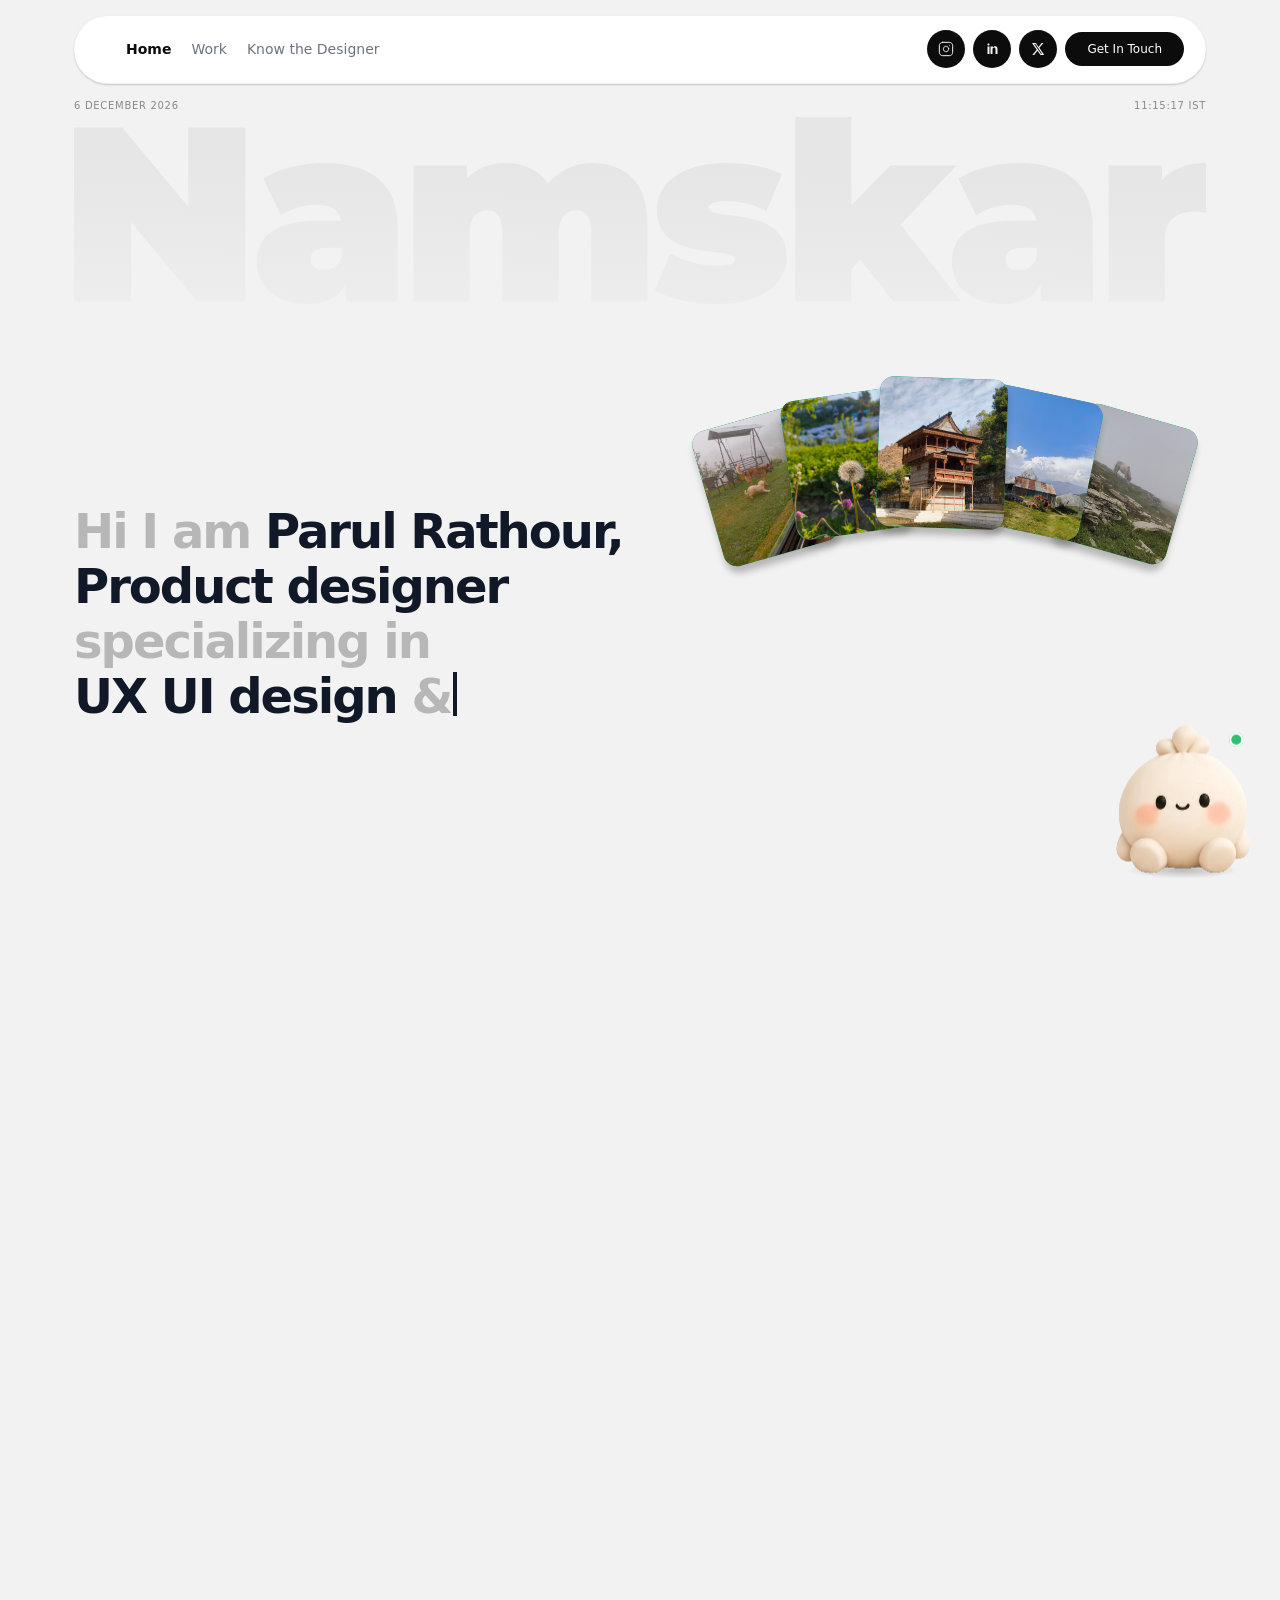
==== commit 70f61c69: "Place the phone photo stack under Namskar and keep a gap between the shorter work cards and the foot" ====
--- a/index.html
+++ b/index.html
@@ -520,14 +520,17 @@
     transform:none;
   }
   .skill-cloud{
-    position:relative;
+    position:absolute;
+    left:12px;
     right:auto;
-    top:0;
-    width:calc(100% - 48px);
-    max-width:none;
+    top:auto;
+    bottom:18px;
+    width:284px;
     height:126px;
-    margin:12px 24px 8px;
-    z-index:auto;
+    margin:0;
+    transform:scale(.7);
+    transform-origin:left bottom;
+    z-index:5;
   }
   .skill{font-size:11px;padding:8px 14px}
 
@@ -675,9 +678,10 @@
 }
 @media(max-width:900px){
   .work-sticky{
-    --h:min(390px, 52svh);
-    padding:20px 24px 8px;gap:8px;
-  }
+    --h:300px;
+    padding:12px 24px 0;gap:8px;
+  }
+  .work{margin-bottom:72px}
   .f-title::before{
     background-size:600px 600px,480px 480px,0 0;
     -webkit-mask-image:none;
@@ -765,6 +769,13 @@
 html.has-stages #overlap[data-stage="3"] .cb-face:nth-child(3),
 html.has-stages #overlap[data-stage="4"] .cb-face:nth-child(3){
   transform:translateY(0);
+}
+@media(max-width:900px){
+  html.has-stages.is-stage-locked .work{height:auto}
+  html.has-stages.is-stage-locked .work-sticky{height:auto;max-height:none}
+  html.has-stages.is-stage-locked .work-cards{flex:none;height:var(--h)}
+  html.has-stages.is-stage-locked .cb{height:var(--h);flex:none}
+  html.has-stages #overlap:not([data-stage="0"]) .skill-cloud{visibility:hidden}
 }
 
 @media (prefers-reduced-motion: reduce){
@@ -1228,7 +1239,7 @@
     if(mobile){
       var heroTop = hero.getBoundingClientRect().top + window.scrollY;
       var namBox = nam.getBoundingClientRect();
-      stack.style.top = Math.round((namBox.top + window.scrollY - heroTop) + namBox.height * 0.42) + 'px';
+      stack.style.top = Math.round(namBox.bottom + window.scrollY - heroTop + 14) + 'px';
       var lowest = 0;
       var cards = stack.querySelectorAll('.gcard');
       for(var i = 0; i < cards.length; i++){
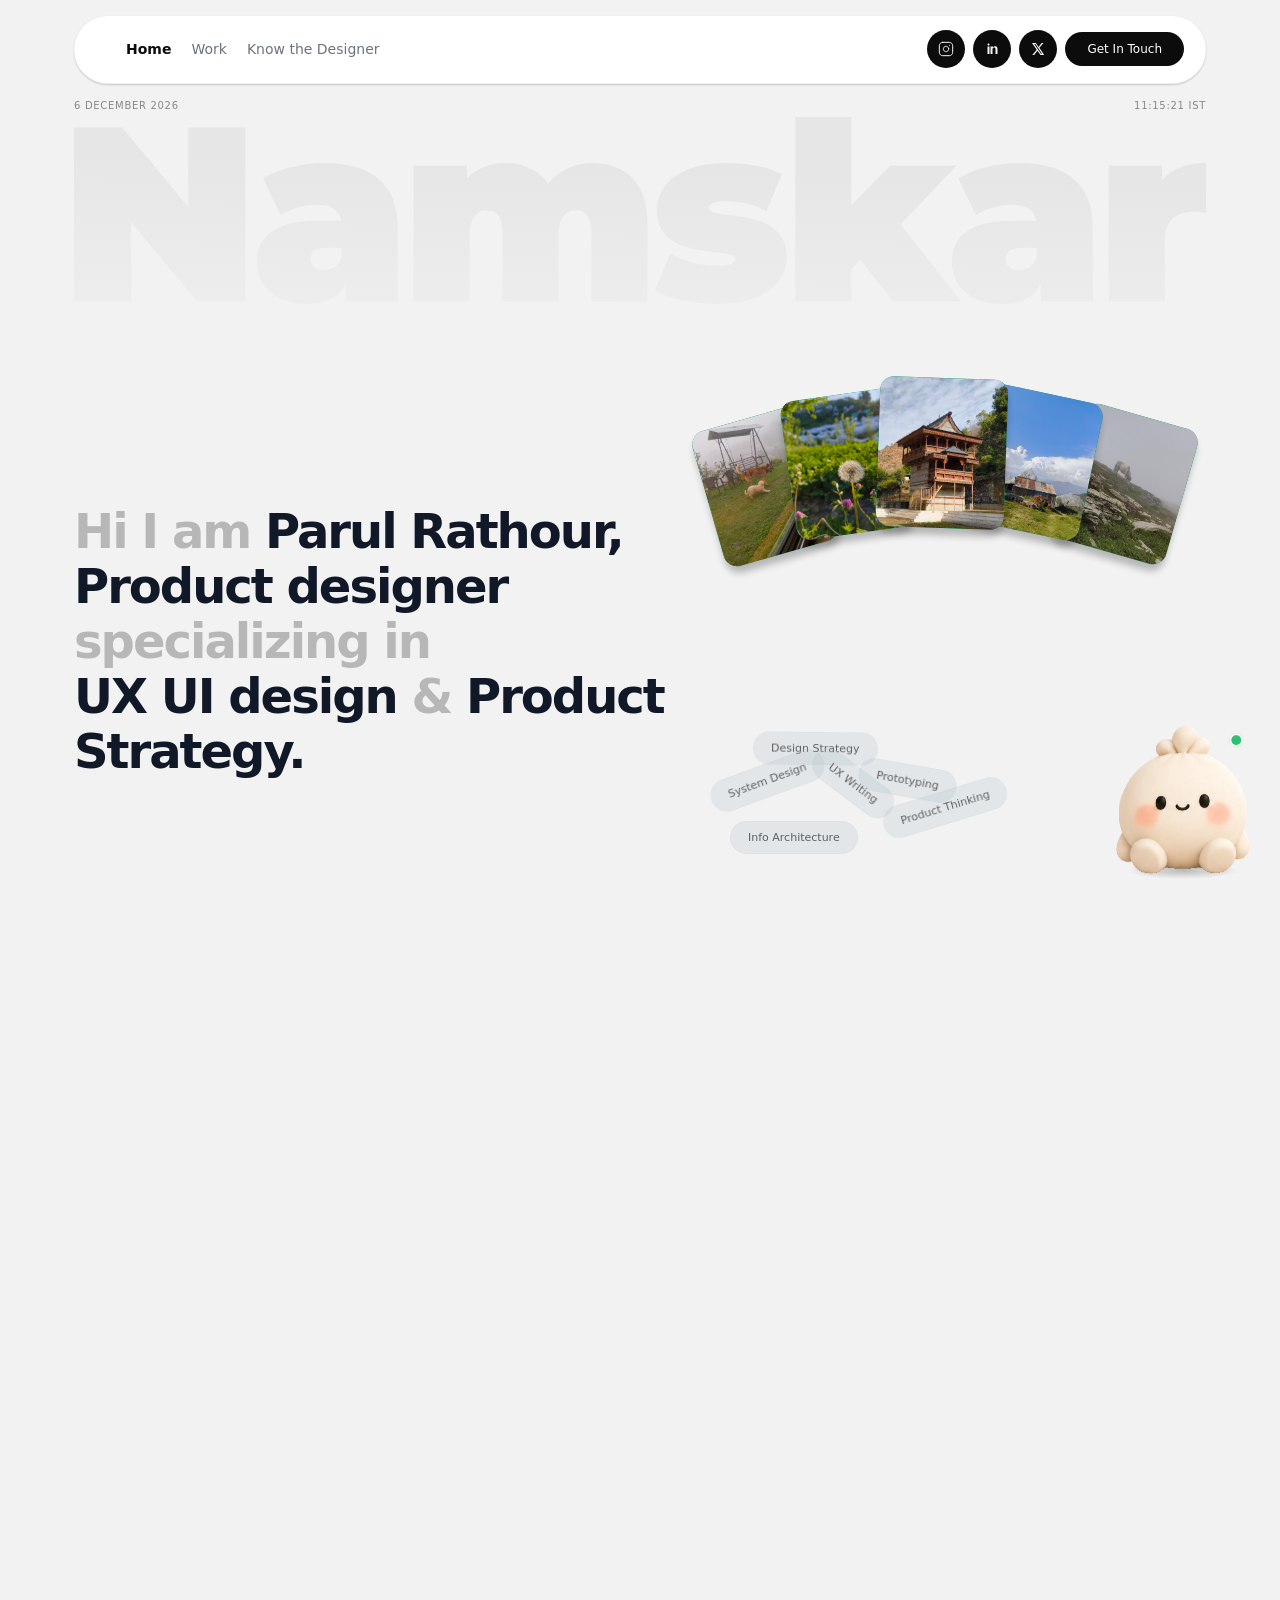
==== commit a1a43805: "Lay out the phone homepage with the intro centered and the skill pills falling into place. Co-author" ====
--- a/index.html
+++ b/index.html
@@ -434,7 +434,13 @@
 }
 @media(max-width:900px){
   html{scroll-behavior:auto}
-  #intro{min-height:100svh}
+  #intro{
+    min-height:100svh;
+    display:flex;
+    flex-direction:column;
+    box-sizing:border-box;
+    padding-bottom:calc(var(--head-h, 108px) + 8px);
+  }
   .top{padding:12px 24px 0}
   .nav-spacer{height:76px}
   .top,.hero{padding-left:24px;padding-right:24px}
@@ -452,20 +458,20 @@
   }
   .btn-touch{padding:8px 14px;font-size:12px}
 
-  .namskar{margin-bottom:12px}
+  .namskar{margin-bottom:0}
   .green-cards{
     position:absolute;
     left:0;right:0;
     top:36px;
     margin:0;
-    width:auto;height:150px;
-    --stack-scale:.58;
+    width:auto;height:148px;
+    --stack-scale:.66;
     --stack-shift:var(--stack-lift, 24px);
     transform:none;
-    transform-origin:88% 0%;
+    transform-origin:96% 0%;
   }
   .green-cards .gcard{
-    width:32%;height:130px;
+    width:26%;height:112px;
     border-radius:14px;
     box-shadow:0 7px 7px rgba(0,0,0,.25);
   }
@@ -479,11 +485,11 @@
     transform:rotate(0deg) scale(1.16);
     z-index:20 !important;
   }
-  .green-cards .g1{left:2%;top:17px;--rot:-14deg;z-index:1}
-  .green-cards .g2{left:18%;top:7px;--rot:-7deg;z-index:3}
-  .green-cards .g3{left:34%;top:0;--rot:3deg;z-index:5;width:32%;height:130px}
-  .green-cards .g4{left:50%;top:6px;--rot:11deg;z-index:3}
-  .green-cards .g5{left:66%;top:18px;--rot:15deg;z-index:1}
+  .green-cards .g1{left:11%;top:24px;--rot:-16deg;z-index:1}
+  .green-cards .g2{left:24%;top:10px;--rot:-8deg;z-index:3}
+  .green-cards .g3{left:37%;top:0;--rot:2deg;z-index:5;width:28%;height:124px}
+  .green-cards .g4{left:52%;top:8px;--rot:12deg;z-index:3}
+  .green-cards .g5{left:65%;top:22px;--rot:16deg;z-index:1}
 
   /* Small floating preview card (not full-bleed) */
   .card-overlay{
@@ -505,7 +511,7 @@
   .hero-row{
     grid-template-columns:1fr;
     gap:0;
-    margin-top:168px;
+    margin-top:156px;
   }
   .hero-copy{
     font-size:24px;
@@ -520,19 +526,32 @@
     transform:none;
   }
   .skill-cloud{
-    position:absolute;
+    position:fixed;
     left:12px;
+    top:auto;
     right:auto;
-    top:auto;
-    bottom:18px;
-    width:284px;
-    height:126px;
+    bottom:auto;
+    width:calc(100% - 24px);
+    height:150px;
     margin:0;
-    transform:scale(.7);
-    transform-origin:left bottom;
-    z-index:5;
-  }
-  .skill{font-size:11px;padding:8px 14px}
+    transform:none;
+    z-index:4;
+    display:block;
+    overflow:visible;
+  }
+  .skill{
+    font-size:13px;
+    padding:7px 13px;
+    line-height:1.1;
+    transform:translateY(-88px) rotate(var(--rot, 0deg));
+  }
+  .skill.s1,.skill.s2,.skill.s3,.skill.s4,.skill.s5,.skill.s6{position:absolute;margin:0}
+  .skill.s1{left:18%;top:0;--rot:3deg;z-index:3}
+  .skill.s2{left:62%;top:0;--rot:-7deg;z-index:2}
+  .skill.s3{left:0;top:68%;--rot:-1deg;z-index:1}
+  .skill.s4{left:24%;top:60%;--rot:9deg;z-index:3}
+  .skill.s5{left:30%;top:30%;--rot:11deg;z-index:4}
+  .skill.s6{left:0;top:32%;--rot:-13deg;z-index:2}
 
   .fc-row{
     grid-template-columns:1fr;
@@ -668,9 +687,8 @@
 .m-shot{display:none}
 .f-shot{background:linear-gradient(160deg,#53565b 0%,#1c1d20 55%,#0e0e10 100%)}
 .mock{
-  position:absolute;left:6%;top:10%;width:88%;height:80%;
-  object-fit:contain;object-position:center;
-  filter:drop-shadow(0 18px 22px rgba(0,0,0,.45));
+  position:absolute;inset:0;width:100%;height:100%;
+  object-fit:cover;object-position:center;
 }
 
 @media(max-width:1100px){
@@ -678,15 +696,18 @@
 }
 @media(max-width:900px){
   .work-sticky{
-    --h:300px;
-    padding:12px 24px 0;gap:8px;
+    --h:320px;
+    padding:8px 24px 0;gap:16px;
   }
   .work{margin-bottom:72px}
   .f-title::before{
     background-size:600px 600px,480px 480px,0 0;
     -webkit-mask-image:none;
     mask-image:none;
-  }
+    opacity:.1;
+    animation:none;
+  }
+  .f-title::after{opacity:.16}
   .work-head{
     display:grid;
     grid-template-columns:1fr auto;
@@ -694,32 +715,27 @@
     align-items:center;column-gap:12px;row-gap:0;
   }
   .wh-l,.wh-r{display:contents}
-  .wh-eye{grid-area:eye;font-size:10px;margin:0}
-  .work h2.wh-title{grid-area:title;font-size:60px;line-height:1.12;letter-spacing:-1.2px !important}
-  .wh-btn{grid-area:btn;align-self:center;height:32px;padding:0 14px}
+  .wh-eye{grid-area:eye;font-size:10px;margin:0 0 8px;letter-spacing:.12em}
+  .work h2.wh-title{grid-area:title;font-size:56px;line-height:.95;letter-spacing:-1.2px !important}
+  .wh-btn{grid-area:btn;align-self:center;height:36px;padding:0 16px}
   .wh-r p{
     grid-area:copy;display:block;text-align:left;
-    max-width:none;margin:12px 0 0;
+    max-width:none;margin:16px 0 0;
     font:400 14px/22px var(--inter);letter-spacing:-.28px;color:#323232;
   }
   .work-cards{display:block;height:var(--h);margin:0}
   .cb-side{display:none}
-  .cb,.cb-face{border-radius:22px}
-  .f-logo{left:18px;top:22px;width:24px;height:24px}
-  .f-logo svg{width:12px;height:12px}
-  .f-pill{right:18px;top:22px;padding:6px 10px;font-size:12px;letter-spacing:-.24px;background:rgba(255,255,255,.36)}
-  .f-copy{left:18px;right:18px;top:58px;bottom:auto}
-  .work .f-copy h3{font-size:18px;line-height:1.25;letter-spacing:-.36px !important;margin:0 0 8px;font-weight:400}
+  .cb,.cb-face{border-radius:28px}
+  .f-logo{left:20px;top:20px;width:40px;height:40px}
+  .f-logo svg{width:16px;height:16px}
+  .f-pill{right:20px;top:26px;padding:8px 12px;font-size:11px;letter-spacing:.04em;background:#6a6a6a}
+  .f-copy{left:22px;right:22px;top:auto;bottom:24px}
+  .work .f-copy h3{font-size:22px;line-height:1.2;letter-spacing:-.4px !important;margin:0 0 10px;font-weight:500}
   .f-copy p{
-    display:-webkit-box;-webkit-line-clamp:3;-webkit-box-orient:vertical;overflow:hidden;
-    font-size:12px;line-height:1.35;letter-spacing:-.24px;
-  }
-  .m-shot{
-    display:block;position:absolute;left:18px;right:18px;bottom:14px;
-    width:auto;height:136px;max-width:none;margin:0;
-    object-fit:cover;object-position:center top;
-    border-radius:24px;background:#1c1c1c;
-  }
+    display:block;
+    font-size:13px;line-height:1.35;letter-spacing:-.2px;
+  }
+  .f-title .m-shot{display:none}
 }
 
 /* Stage motion. The script adds has-stages; otherwise the page just scrolls. */
@@ -771,10 +787,17 @@
   transform:translateY(0);
 }
 @media(max-width:900px){
-  html.has-stages.is-stage-locked .work{height:auto}
-  html.has-stages.is-stage-locked .work-sticky{height:auto;max-height:none}
-  html.has-stages.is-stage-locked .work-cards{flex:none;height:var(--h)}
-  html.has-stages.is-stage-locked .cb{height:var(--h);flex:none}
+  html.has-stages.is-stage-locked .work{height:auto;background:var(--bg)}
+  html.has-stages.is-stage-locked .work-sticky{height:auto;max-height:none;overflow:visible;background:var(--bg)}
+  html.has-stages.is-stage-locked .work-cards{flex:none;height:var(--h);overflow:visible}
+  html.has-stages.is-stage-locked .cb{height:var(--h);flex:none;overflow:hidden}
+  html.has-stages.is-stage-locked #overlap[data-stage="0"] .work{
+    visibility:visible;
+    pointer-events:auto;
+    background:var(--bg);
+    transform:translateY(calc(100svh - var(--work-top, 42svh) - var(--head-h, 108px)));
+    transition:transform .7s cubic-bezier(.22,1,.36,1), visibility 0s;
+  }
   html.has-stages #overlap:not([data-stage="0"]) .skill-cloud{visibility:hidden}
 }
 
@@ -894,14 +917,14 @@
               <span class="f-logo" aria-hidden="true"><svg viewBox="0 0 24 24"><path d="M7 17L17 7M8 7h9v9"/></svg></span>
               <span class="f-pill">AMEX GBT</span>
               <div class="f-copy"><h3>Restructuring a BI platform around how people work.</h3><p>Making a BI platform’s capabilities discoverable, its data legible and its structure predictable.</p></div>
-              <img class="m-shot" src="Asset/images/work/bi-platform.png" alt="" data-accent="#4f7cff">
+              <img class="m-shot" src="Asset/images/work/bi-platform-laptop.png" alt="" data-accent="#4f7cff">
               <span class="f-shade" aria-hidden="true"></span>
             </a>
             <a class="cb-face f-title" style="--i:1" href="kargen-ai.html" aria-label="Kargen AI case study">
               <span class="f-logo" aria-hidden="true"><svg viewBox="0 0 24 24"><path d="M7 17L17 7M8 7h9v9"/></svg></span>
               <span class="f-pill">Freelance</span>
               <div class="f-copy"><h3>A motion-led website for an AI workforce.</h3><p>Website design for an AI workforce built for freight brokerages — hero flip, text rise, on-scroll bento build.</p></div>
-              <img class="m-shot" src="Asset/images/work/kargen-ai.png" alt="" data-accent="#16b39a">
+              <img class="m-shot" src="Asset/images/work/kargen-ai-laptop.png" alt="" data-accent="#16b39a">
               <span class="f-shade" aria-hidden="true"></span>
             </a>
             <a class="cb-face f-title" style="--i:2" href="admin-panel.html" aria-label="Admin panel case study">
@@ -914,11 +937,11 @@
         </div></div>
         <div class="cb cb-side"><div class="cb-box">
             <a class="cb-face f-shot" style="--i:0;--ac:#4f7cff" href="bi-platform.html" tabindex="-1" aria-hidden="true">
-              <img class="mock" src="Asset/images/work/bi-platform.png" alt="" loading="lazy" onerror="this.onerror=null;this.src='data:image/svg+xml,%3Csvg%20xmlns%3D%22http%3A%2F%2Fwww.w3.org%2F2000%2Fsvg%22%20viewBox%3D%220%200%20480%20300%22%3E%3Cdefs%3E%3ClinearGradient%20id%3D%22b%22%20x1%3D%220%22%20y1%3D%220%22%20x2%3D%220%22%20y2%3D%221%22%3E%3Cstop%20offset%3D%220%22%20stop-color%3D%22%23d9dce1%22%2F%3E%3Cstop%20offset%3D%221%22%20stop-color%3D%22%23868a92%22%2F%3E%3C%2FlinearGradient%3E%3ClinearGradient%20id%3D%22c%22%20x1%3D%220%22%20y1%3D%220%22%20x2%3D%221%22%20y2%3D%221%22%3E%3Cstop%20offset%3D%220%22%20stop-color%3D%22%234f7cff%22%2F%3E%3Cstop%20offset%3D%221%22%20stop-color%3D%22%234f7cff%22%20stop-opacity%3D%22.45%22%2F%3E%3C%2FlinearGradient%3E%3C%2Fdefs%3E%3Crect%20x%3D%2260%22%20y%3D%2210%22%20width%3D%22360%22%20height%3D%22232%22%20rx%3D%2216%22%20fill%3D%22%23111214%22%2F%3E%3Crect%20x%3D%2272%22%20y%3D%2222%22%20width%3D%22336%22%20height%3D%22208%22%20rx%3D%226%22%20fill%3D%22%23fff%22%2F%3E%3Crect%20x%3D%2272%22%20y%3D%2222%22%20width%3D%2264%22%20height%3D%22208%22%20rx%3D%226%22%20fill%3D%22%23eceef1%22%2F%3E%3Crect%20x%3D%22152%22%20y%3D%2240%22%20width%3D%2272%22%20height%3D%2246%22%20rx%3D%226%22%20fill%3D%22%234f7cff%22%20fill-opacity%3D%22.2%22%2F%3E%3Crect%20x%3D%22236%22%20y%3D%2240%22%20width%3D%2272%22%20height%3D%2246%22%20rx%3D%226%22%20fill%3D%22%234f7cff%22%20fill-opacity%3D%22.2%22%2F%3E%3Crect%20x%3D%22320%22%20y%3D%2240%22%20width%3D%2272%22%20height%3D%2246%22%20rx%3D%226%22%20fill%3D%22%234f7cff%22%20fill-opacity%3D%22.2%22%2F%3E%3Crect%20x%3D%22152%22%20y%3D%22102%22%20width%3D%22240%22%20height%3D%22112%22%20rx%3D%228%22%20fill%3D%22url%28%23c%29%22%2F%3E%3Ccircle%20cx%3D%22240%22%20cy%3D%2216%22%20r%3D%222.5%22%20fill%3D%22%233a3c40%22%2F%3E%3Cpath%20d%3D%22M18%20246H462L452%20266Q450%20273%20442%20273H38Q30%20273%2028%20266Z%22%20fill%3D%22url%28%23b%29%22%2F%3E%3Crect%20x%3D%22200%22%20y%3D%22246%22%20width%3D%2280%22%20height%3D%228%22%20rx%3D%224%22%20fill%3D%22%236f737b%22%20fill-opacity%3D%22.55%22%2F%3E%3C%2Fsvg%3E'">
+              <img class="mock" src="Asset/images/work/bi-platform.jpg" alt="" loading="lazy" onerror="this.onerror=null;this.src='data:image/svg+xml,%3Csvg%20xmlns%3D%22http%3A%2F%2Fwww.w3.org%2F2000%2Fsvg%22%20viewBox%3D%220%200%20480%20300%22%3E%3Cdefs%3E%3ClinearGradient%20id%3D%22b%22%20x1%3D%220%22%20y1%3D%220%22%20x2%3D%220%22%20y2%3D%221%22%3E%3Cstop%20offset%3D%220%22%20stop-color%3D%22%23d9dce1%22%2F%3E%3Cstop%20offset%3D%221%22%20stop-color%3D%22%23868a92%22%2F%3E%3C%2FlinearGradient%3E%3ClinearGradient%20id%3D%22c%22%20x1%3D%220%22%20y1%3D%220%22%20x2%3D%221%22%20y2%3D%221%22%3E%3Cstop%20offset%3D%220%22%20stop-color%3D%22%234f7cff%22%2F%3E%3Cstop%20offset%3D%221%22%20stop-color%3D%22%234f7cff%22%20stop-opacity%3D%22.45%22%2F%3E%3C%2FlinearGradient%3E%3C%2Fdefs%3E%3Crect%20x%3D%2260%22%20y%3D%2210%22%20width%3D%22360%22%20height%3D%22232%22%20rx%3D%2216%22%20fill%3D%22%23111214%22%2F%3E%3Crect%20x%3D%2272%22%20y%3D%2222%22%20width%3D%22336%22%20height%3D%22208%22%20rx%3D%226%22%20fill%3D%22%23fff%22%2F%3E%3Crect%20x%3D%2272%22%20y%3D%2222%22%20width%3D%2264%22%20height%3D%22208%22%20rx%3D%226%22%20fill%3D%22%23eceef1%22%2F%3E%3Crect%20x%3D%22152%22%20y%3D%2240%22%20width%3D%2272%22%20height%3D%2246%22%20rx%3D%226%22%20fill%3D%22%234f7cff%22%20fill-opacity%3D%22.2%22%2F%3E%3Crect%20x%3D%22236%22%20y%3D%2240%22%20width%3D%2272%22%20height%3D%2246%22%20rx%3D%226%22%20fill%3D%22%234f7cff%22%20fill-opacity%3D%22.2%22%2F%3E%3Crect%20x%3D%22320%22%20y%3D%2240%22%20width%3D%2272%22%20height%3D%2246%22%20rx%3D%226%22%20fill%3D%22%234f7cff%22%20fill-opacity%3D%22.2%22%2F%3E%3Crect%20x%3D%22152%22%20y%3D%22102%22%20width%3D%22240%22%20height%3D%22112%22%20rx%3D%228%22%20fill%3D%22url%28%23c%29%22%2F%3E%3Ccircle%20cx%3D%22240%22%20cy%3D%2216%22%20r%3D%222.5%22%20fill%3D%22%233a3c40%22%2F%3E%3Cpath%20d%3D%22M18%20246H462L452%20266Q450%20273%20442%20273H38Q30%20273%2028%20266Z%22%20fill%3D%22url%28%23b%29%22%2F%3E%3Crect%20x%3D%22200%22%20y%3D%22246%22%20width%3D%2280%22%20height%3D%228%22%20rx%3D%224%22%20fill%3D%22%236f737b%22%20fill-opacity%3D%22.55%22%2F%3E%3C%2Fsvg%3E'">
               <span class="f-shade" aria-hidden="true"></span>
             </a>
             <a class="cb-face f-shot" style="--i:1;--ac:#16b39a" href="kargen-ai.html" tabindex="-1" aria-hidden="true">
-              <img class="mock" src="Asset/images/work/kargen-ai.png" alt="" loading="lazy" onerror="this.onerror=null;this.src='data:image/svg+xml,%3Csvg%20xmlns%3D%22http%3A%2F%2Fwww.w3.org%2F2000%2Fsvg%22%20viewBox%3D%220%200%20480%20300%22%3E%3Cdefs%3E%3ClinearGradient%20id%3D%22b%22%20x1%3D%220%22%20y1%3D%220%22%20x2%3D%220%22%20y2%3D%221%22%3E%3Cstop%20offset%3D%220%22%20stop-color%3D%22%23d9dce1%22%2F%3E%3Cstop%20offset%3D%221%22%20stop-color%3D%22%23868a92%22%2F%3E%3C%2FlinearGradient%3E%3ClinearGradient%20id%3D%22c%22%20x1%3D%220%22%20y1%3D%220%22%20x2%3D%221%22%20y2%3D%221%22%3E%3Cstop%20offset%3D%220%22%20stop-color%3D%22%2316b39a%22%2F%3E%3Cstop%20offset%3D%221%22%20stop-color%3D%22%2316b39a%22%20stop-opacity%3D%22.45%22%2F%3E%3C%2FlinearGradient%3E%3C%2Fdefs%3E%3Crect%20x%3D%2260%22%20y%3D%2210%22%20width%3D%22360%22%20height%3D%22232%22%20rx%3D%2216%22%20fill%3D%22%23111214%22%2F%3E%3Crect%20x%3D%2272%22%20y%3D%2222%22%20width%3D%22336%22%20height%3D%22208%22%20rx%3D%226%22%20fill%3D%22%23fff%22%2F%3E%3Crect%20x%3D%2272%22%20y%3D%2222%22%20width%3D%2264%22%20height%3D%22208%22%20rx%3D%226%22%20fill%3D%22%23eceef1%22%2F%3E%3Crect%20x%3D%22152%22%20y%3D%2240%22%20width%3D%2272%22%20height%3D%2246%22%20rx%3D%226%22%20fill%3D%22%2316b39a%22%20fill-opacity%3D%22.2%22%2F%3E%3Crect%20x%3D%22236%22%20y%3D%2240%22%20width%3D%2272%22%20height%3D%2246%22%20rx%3D%226%22%20fill%3D%22%2316b39a%22%20fill-opacity%3D%22.2%22%2F%3E%3Crect%20x%3D%22320%22%20y%3D%2240%22%20width%3D%2272%22%20height%3D%2246%22%20rx%3D%226%22%20fill%3D%22%2316b39a%22%20fill-opacity%3D%22.2%22%2F%3E%3Crect%20x%3D%22152%22%20y%3D%22102%22%20width%3D%22240%22%20height%3D%22112%22%20rx%3D%228%22%20fill%3D%22url%28%23c%29%22%2F%3E%3Ccircle%20cx%3D%22240%22%20cy%3D%2216%22%20r%3D%222.5%22%20fill%3D%22%233a3c40%22%2F%3E%3Cpath%20d%3D%22M18%20246H462L452%20266Q450%20273%20442%20273H38Q30%20273%2028%20266Z%22%20fill%3D%22url%28%23b%29%22%2F%3E%3Crect%20x%3D%22200%22%20y%3D%22246%22%20width%3D%2280%22%20height%3D%228%22%20rx%3D%224%22%20fill%3D%22%236f737b%22%20fill-opacity%3D%22.55%22%2F%3E%3C%2Fsvg%3E'">
+              <img class="mock" src="Asset/images/work/kargen-ai.jpg" alt="" loading="lazy" onerror="this.onerror=null;this.src='data:image/svg+xml,%3Csvg%20xmlns%3D%22http%3A%2F%2Fwww.w3.org%2F2000%2Fsvg%22%20viewBox%3D%220%200%20480%20300%22%3E%3Cdefs%3E%3ClinearGradient%20id%3D%22b%22%20x1%3D%220%22%20y1%3D%220%22%20x2%3D%220%22%20y2%3D%221%22%3E%3Cstop%20offset%3D%220%22%20stop-color%3D%22%23d9dce1%22%2F%3E%3Cstop%20offset%3D%221%22%20stop-color%3D%22%23868a92%22%2F%3E%3C%2FlinearGradient%3E%3ClinearGradient%20id%3D%22c%22%20x1%3D%220%22%20y1%3D%220%22%20x2%3D%221%22%20y2%3D%221%22%3E%3Cstop%20offset%3D%220%22%20stop-color%3D%22%2316b39a%22%2F%3E%3Cstop%20offset%3D%221%22%20stop-color%3D%22%2316b39a%22%20stop-opacity%3D%22.45%22%2F%3E%3C%2FlinearGradient%3E%3C%2Fdefs%3E%3Crect%20x%3D%2260%22%20y%3D%2210%22%20width%3D%22360%22%20height%3D%22232%22%20rx%3D%2216%22%20fill%3D%22%23111214%22%2F%3E%3Crect%20x%3D%2272%22%20y%3D%2222%22%20width%3D%22336%22%20height%3D%22208%22%20rx%3D%226%22%20fill%3D%22%23fff%22%2F%3E%3Crect%20x%3D%2272%22%20y%3D%2222%22%20width%3D%2264%22%20height%3D%22208%22%20rx%3D%226%22%20fill%3D%22%23eceef1%22%2F%3E%3Crect%20x%3D%22152%22%20y%3D%2240%22%20width%3D%2272%22%20height%3D%2246%22%20rx%3D%226%22%20fill%3D%22%2316b39a%22%20fill-opacity%3D%22.2%22%2F%3E%3Crect%20x%3D%22236%22%20y%3D%2240%22%20width%3D%2272%22%20height%3D%2246%22%20rx%3D%226%22%20fill%3D%22%2316b39a%22%20fill-opacity%3D%22.2%22%2F%3E%3Crect%20x%3D%22320%22%20y%3D%2240%22%20width%3D%2272%22%20height%3D%2246%22%20rx%3D%226%22%20fill%3D%22%2316b39a%22%20fill-opacity%3D%22.2%22%2F%3E%3Crect%20x%3D%22152%22%20y%3D%22102%22%20width%3D%22240%22%20height%3D%22112%22%20rx%3D%228%22%20fill%3D%22url%28%23c%29%22%2F%3E%3Ccircle%20cx%3D%22240%22%20cy%3D%2216%22%20r%3D%222.5%22%20fill%3D%22%233a3c40%22%2F%3E%3Cpath%20d%3D%22M18%20246H462L452%20266Q450%20273%20442%20273H38Q30%20273%2028%20266Z%22%20fill%3D%22url%28%23b%29%22%2F%3E%3Crect%20x%3D%22200%22%20y%3D%22246%22%20width%3D%2280%22%20height%3D%228%22%20rx%3D%224%22%20fill%3D%22%236f737b%22%20fill-opacity%3D%22.55%22%2F%3E%3C%2Fsvg%3E'">
               <span class="f-shade" aria-hidden="true"></span>
             </a>
             <a class="cb-face f-shot" style="--i:2;--ac:#f08a3c" href="admin-panel.html" tabindex="-1" aria-hidden="true">
@@ -1220,11 +1243,13 @@
   var busyUntil = 0;
   var releaseY = 0;
   var lastW = window.innerWidth;
+  var lastH = window.innerHeight;
   var swallowClick = false;
 
   document.documentElement.classList.add('has-stages', 'is-stage-locked');
   overlap.setAttribute('data-stage', '0');
-  work.inert = true;
+  function phone(){ return window.matchMedia('(max-width: 900px)').matches; }
+  work.inert = !phone();
 
   function layoutOnce(){
     var mobile = window.matchMedia('(max-width: 900px)').matches;
@@ -1239,36 +1264,122 @@
     if(mobile){
       var heroTop = hero.getBoundingClientRect().top + window.scrollY;
       var namBox = nam.getBoundingClientRect();
-      stack.style.top = Math.round(namBox.bottom + window.scrollY - heroTop + 14) + 'px';
+      stack.style.top = Math.round(namBox.bottom + window.scrollY - heroTop + 20) + 'px';
       var lowest = 0;
       var cards = stack.querySelectorAll('.gcard');
       for(var i = 0; i < cards.length; i++){
         lowest = Math.max(lowest, cards[i].getBoundingClientRect().bottom + window.scrollY);
       }
-      if(row){
-        var currentMargin = parseFloat(getComputedStyle(row).marginTop) || 0;
-        var rowTop = row.getBoundingClientRect().top + window.scrollY;
-        row.style.marginTop = Math.max(0, Math.round((lowest + 18) - (rowTop - currentMargin))) + 'px';
+      function placeRest(){
+        var headH = parseFloat(work.style.getPropertyValue('--head-h')) || 108;
+        var sheetTop = document.documentElement.clientHeight - headH;
+        var stackBottom = lowest - window.scrollY;
+        if(row){
+          var copyH = row.offsetHeight;
+          var open = sheetTop - stackBottom - copyH;
+          var desiredTop = Math.round(stackBottom + Math.max(36, open / 2));
+          var currentMargin = parseFloat(getComputedStyle(row).marginTop) || 0;
+          var rowTop = row.getBoundingClientRect().top;
+          row.style.marginTop = Math.max(0, Math.round(currentMargin + desiredTop - rowTop)) + 'px';
+        }
+        var cloud = overlap.querySelector('.skill-cloud') || intro.querySelector('.skill-cloud');
+        if(cloud){
+          if(cloud.parentElement !== overlap) overlap.appendChild(cloud);
+          var copyBottom = row ? row.getBoundingClientRect().bottom : stackBottom + 140;
+          var boxLeft = 12;
+          var boxTop = Math.round(copyBottom + 16);
+          var boxRight = document.documentElement.clientWidth - 12;
+          var boxBottom = Math.round(sheetTop - 4);
+          cloud.style.position = 'fixed';
+          cloud.style.zIndex = '4';
+          cloud.style.margin = '0';
+          cloud.style.transform = 'none';
+          cloud.style.left = boxLeft + 'px';
+          cloud.style.top = boxTop + 'px';
+          cloud.style.width = Math.max(220, boxRight - boxLeft) + 'px';
+          cloud.style.height = Math.max(96, boxBottom - boxTop) + 'px';
+        }
       }
       var stackTop = stack.getBoundingClientRect().top;
       parkBelow(stackTop);
+      placeRest();
+      requestAnimationFrame(placeRest);
     }else if(wide){
       stack.style.top = '';
       if(row) row.style.marginTop = '';
+      var deskCloud = overlap.querySelector('.skill-cloud');
+      if(deskCloud){
+        deskCloud.style.position = '';
+        deskCloud.style.left = '';
+        deskCloud.style.top = '';
+        deskCloud.style.width = '';
+        deskCloud.style.height = '';
+        deskCloud.style.zIndex = '';
+        deskCloud.style.margin = '';
+        deskCloud.style.transform = '';
+      }
       parkBelow(stack.getBoundingClientRect().top);
     }else{
       stack.style.top = '';
       if(row) row.style.marginTop = '';
+      var midCloud = overlap.querySelector('.skill-cloud');
+      if(midCloud){
+        midCloud.style.position = '';
+        midCloud.style.left = '';
+        midCloud.style.top = '';
+        midCloud.style.width = '';
+        midCloud.style.height = '';
+        midCloud.style.zIndex = '';
+        midCloud.style.margin = '';
+        midCloud.style.transform = '';
+      }
       parkBelow(stack.getBoundingClientRect().top);
     }
     stack.style.transform = prev || '';
 
     function parkBelow(boxTop){
       var namBottom = nam.getBoundingClientRect().bottom;
-      var scale = mobile ? 0.58 : (wide ? 0.52 : 0.72);
+      var scale = mobile ? (parseFloat(getComputedStyle(stack).getPropertyValue('--stack-scale')) || 0.66) : (wide ? 0.52 : 0.72);
+      if(mobile){
+        var box = stack.getBoundingClientRect();
+        var minY = Infinity;
+        var maxY = 0;
+        var bits = stack.querySelectorAll('.gcard');
+        for(var p = 0; p < bits.length; p++){
+          var bit = bits[p].getBoundingClientRect();
+          minY = Math.min(minY, bit.top - box.top);
+          maxY = Math.max(maxY, bit.bottom - box.top);
+        }
+        if(!isFinite(minY)) minY = 0;
+        var namRect = nam.getBoundingClientRect();
+        var targetTop = namRect.bottom - 18;
+        var shift = Math.round(targetTop - (minY * scale) - boxTop);
+        stack.style.setProperty('--stack-lift', shift + 'px');
+        var fanBottom = boxTop + shift + maxY * scale;
+        var workTop = Math.round(fanBottom + 18);
+        overlap.style.setProperty('--work-top', workTop + 'px');
+        var title = work.querySelector('.wh-title');
+        if(title){
+          var headH = Math.ceil(title.getBoundingClientRect().bottom - work.getBoundingClientRect().top) + 12;
+          work.style.setProperty('--head-h', headH + 'px');
+          intro.style.setProperty('--head-h', headH + 'px');
+        }
+        var sticky = work.querySelector('.work-sticky');
+        var head = work.querySelector('.work-head');
+        if(sticky && head){
+          var cs = getComputedStyle(sticky);
+          var padTop = parseFloat(cs.paddingTop) || 0;
+          var gap = parseFloat(cs.rowGap || cs.gap) || 0;
+          var cardTop = workTop + padTop + head.offsetHeight + gap;
+          var bottomPad = 36;
+          var h = Math.round(document.documentElement.clientHeight - bottomPad - cardTop);
+          sticky.style.setProperty('--h', Math.max(240, h) + 'px');
+        }
+        return;
+      }
       var visualH = stack.offsetHeight * scale;
-      var shift = Math.round((namBottom + 2) - visualH - boxTop);
-      stack.style.setProperty('--stack-lift', shift + 'px');
+      var deskShift = Math.round((namBottom + 2) - visualH - boxTop);
+      stack.style.setProperty('--stack-lift', deskShift + 'px');
       overlap.style.setProperty('--work-top', Math.round(namBottom) + 'px');
     }
   }
@@ -1320,7 +1431,7 @@
     stage = n;
     overlap.setAttribute('data-stage', String(n));
     syncFaces();
-    work.inert = n === 0;
+    work.inert = n === 0 && !phone();
     if(n === 4 && from < 4){
       var cards = work.querySelectorAll('.cb');
       var hold = cards.length ? Math.round(cards[0].getBoundingClientRect().height) : 0;
@@ -1448,8 +1559,11 @@
   });
 
   window.addEventListener('resize', function(){
-    if(Math.abs(window.innerWidth - lastW) < 2) return;
-    lastW = window.innerWidth;
+    var w = window.innerWidth;
+    var h = window.innerHeight;
+    if(Math.abs(w - lastW) < 2 && Math.abs(h - lastH) < 2) return;
+    lastW = w;
+    lastH = h;
     if(stage >= 4) return;
     layoutOnce();
   });
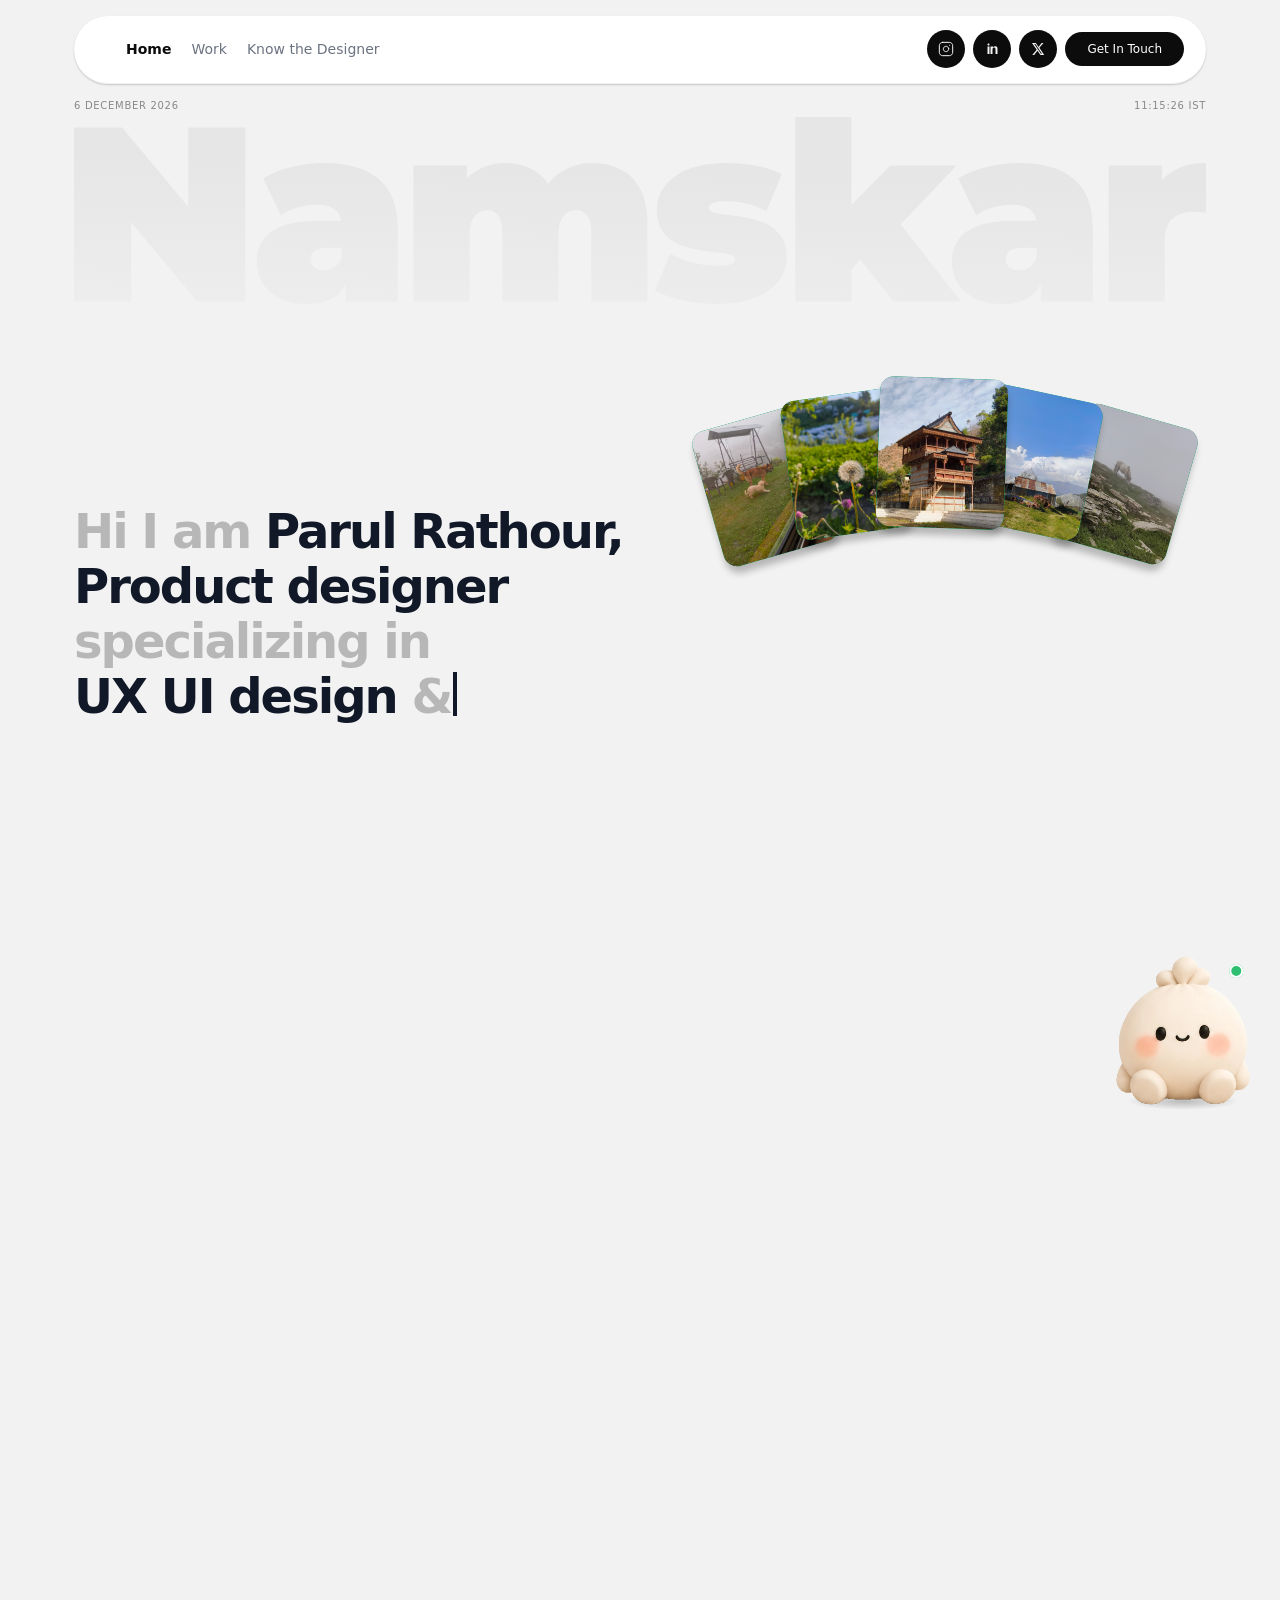
==== commit 693e4806: "Let the skill chips fall with real physics and keep the phone intro clear of the work sheet. Co-auth" ====
--- a/index.html
+++ b/index.html
@@ -8,6 +8,7 @@
 <link rel="icon" type="image/png" sizes="32x32" href="Asset/images/home/favicon-32.png">
 <link rel="icon" type="image/png" sizes="192x192" href="Asset/images/home/favicon-192.png">
 <link rel="apple-touch-icon" href="Asset/images/home/apple-touch-icon.png">
+<script src="matter.min.js" defer></script>
 <style>
 *,*::before,*::after{box-sizing:border-box;margin:0;padding:0}
 :root{
@@ -184,8 +185,8 @@
 .skill-cloud{
   position:absolute;
   right:268px;
-  top:calc(100svh - 168px);
-  width:284px;height:126px;
+  top:calc(100svh - 212px);
+  width:380px;height:170px;
   z-index:5;
 }
 .skill{
@@ -218,6 +219,17 @@
 .skill.s4{left:153px;top:59px;--rot:-17deg;transition-delay:.22s}
 .skill.s5{left:78px;top:35px;--rot:37deg;transition-delay:.12s}
 .skill.s6{left:-20px;top:32px;--rot:-20deg;transition-delay:.28s}
+.sticker{position:absolute;left:0;top:0;width:34px;height:34px;opacity:0;cursor:pointer;pointer-events:auto;will-change:transform,opacity;filter:drop-shadow(0 2px 3px rgba(20,24,28,.22))}
+.sticker svg{display:block;width:100%;height:100%;overflow:visible}
+.sticker{--k:1}
+.sticker.img{width:calc(var(--w) * var(--k));height:auto;filter:none}
+.sticker.img img{display:block;width:100%;height:auto;-webkit-user-drag:none;user-select:none;pointer-events:none}
+.sticker.st3{--w:46px}.sticker.st4{--w:46px}.sticker.st5{--w:42px}.sticker.st6{--w:34px}.sticker.st7{--w:66px}
+html.chips-physics .sticker.is-fallen{opacity:1}
+@media(max-width:900px),(min-width:901px) and (max-width:1100px) and (orientation:portrait){.sticker{width:38px;height:38px;--k:1.15}}
+html.chips-physics .skill.is-fallen,
+html.chips-physics .skill.is-fallen:hover,
+html.chips-physics .skill.is-fallen:active{animation:none;opacity:1;transition:none}
 .green-cards{
   position:absolute;
   right:74px;
@@ -461,10 +473,12 @@
   .namskar{margin-bottom:0}
   .green-cards{
     position:absolute;
-    left:0;right:0;
+    left:auto;
+    right:0;
     top:36px;
     margin:0;
-    width:auto;height:148px;
+    width:min(320px, 84vw);
+    height:148px;
     --stack-scale:.66;
     --stack-shift:var(--stack-lift, 24px);
     transform:none;
@@ -540,14 +554,14 @@
     overflow:visible;
   }
   .skill{
-    font-size:13px;
-    padding:7px 13px;
+    font-size:12px;
+    padding:6px 11px;
     line-height:1.1;
     transform:translateY(-88px) rotate(var(--rot, 0deg));
   }
   .skill.s1,.skill.s2,.skill.s3,.skill.s4,.skill.s5,.skill.s6{position:absolute;margin:0}
   .skill.s1{left:18%;top:0;--rot:3deg;z-index:3}
-  .skill.s2{left:62%;top:0;--rot:-7deg;z-index:2}
+  .skill.s2{left:46%;top:42%;--rot:-7deg;z-index:3}
   .skill.s3{left:0;top:68%;--rot:-1deg;z-index:1}
   .skill.s4{left:24%;top:60%;--rot:9deg;z-index:3}
   .skill.s5{left:30%;top:30%;--rot:11deg;z-index:4}
@@ -800,6 +814,9 @@
   }
   html.has-stages #overlap:not([data-stage="0"]) .skill-cloud{visibility:hidden}
 }
+@media(max-width:900px),(min-width:901px) and (max-width:1100px) and (orientation:portrait){
+  html.has-stages #overlap:not([data-stage="0"]) .hero-copy{visibility:hidden}
+}
 
 @media (prefers-reduced-motion: reduce){
   .page-intro .hero{transform:none}
@@ -823,6 +840,7 @@
 
 <div class="top">
     <nav class="nav" id="site-nav">
+      <a class="nav-logo" href="index.html" aria-label="Home">PR.</a>
       <button class="nav-burger" type="button" onclick="document.getElementById('mobMenu').classList.add('open')" aria-label="Menu"><span></span><span></span><span></span></button>
       <div class="nav-links">
         <a href="#hero" class="active">Home</a>
@@ -895,6 +913,13 @@
     <span class="skill s4">Product Thinking</span>
     <span class="skill s5">UX Writing</span>
     <span class="skill s6">System Design</span>
+    <span class="sticker st1" aria-hidden="true"><svg viewBox="0 0 64 64" xmlns="http://www.w3.org/2000/svg"><circle cx="32" cy="32" r="22" fill="#F5C518" stroke="#fff" stroke-width="6"/><circle cx="24" cy="27" r="2.4" fill="#1a1a1a"/><circle cx="40" cy="27" r="2.4" fill="#1a1a1a"/><path d="M22 36c2.4 6 6.4 9 10 9s7.6-3 10-9" fill="none" stroke="#1a1a1a" stroke-width="2.4" stroke-linecap="round"/></svg></span>
+    <span class="sticker st2" aria-hidden="true"><svg viewBox="0 0 72 96" xmlns="http://www.w3.org/2000/svg"><path fill="#F5C518" stroke="#fff" stroke-width="6" stroke-linejoin="round" stroke-linecap="round" d="M30 50c-.2-12 1.2-26 4.2-33 1.4-3.2 5.4-3.4 6.6-.2 1.4 4 1.6 14 1.2 24 .4-12 2.6-26 7.4-32 1.8-2.2 5.4-1.6 6.4 1 2.4 6 2 18 .6 30 7 2 14 8.5 14.6 18 .8 12-6 22-16 25 1.4 3 1.6 6.4.4 9.4-1.8 4.6-6.6 7.6-12.6 7.6H30.4c-8 0-14.4-5-16-12.2-1.6-7.4 1.2-14.6 7.2-18.6-1.6-3-1.8-7-.2-10.4 1.2-2.6 4-4.4 8.6-4.6z"/></svg></span>
+    <span class="sticker img st3"><img src="Asset/stickers/sticker-claude.png" alt="" width="148" height="154" draggable="false"></span>
+    <span class="sticker img st4"><img src="Asset/stickers/sticker-chatgpt.png" alt="" width="146" height="154" draggable="false"></span>
+    <span class="sticker img st5"><img src="Asset/stickers/sticker-cursor.png" alt="" width="127" height="146" draggable="false"></span>
+    <span class="sticker img st6"><img src="Asset/stickers/sticker-figma.png" alt="" width="97" height="138" draggable="false"></span>
+    <span class="sticker img st7" data-shape="rect"><img src="Asset/stickers/sticker-trex.png" alt="" width="178" height="135" draggable="false"></span>
   </div>
   </div>
 
@@ -1052,6 +1077,114 @@
   });
 })();
 
+/* Skill chips: real physics (Matter.js). Chips drop in, tumble, collide and settle on the cloud floor. */
+(function(){
+  var cloud = document.querySelector('.skill-cloud');
+  var reduced = window.matchMedia && window.matchMedia('(prefers-reduced-motion: reduce)').matches;
+  var st = null, raf = 0, dropped = false, timers = [];
+  var ORDER = ['s1','st1','s5','st7','s2','st2','s4','st3','s6','st4','s3','st5','st6'];
+
+  function build(){
+    var M = window.Matter;
+    if(!M || !cloud) return null;
+    var W = cloud.clientWidth, H = cloud.clientHeight;
+    if(!W || !H) return null;
+    var engine = M.Engine.create({enableSleeping:true});
+    engine.gravity.y = 1.7;
+    var T = 200, wall = {isStatic:true, friction:.5, restitution:.1};
+    M.Composite.add(engine.world, [
+      M.Bodies.rectangle(W/2, H + T/2, W + 2*T, T, wall),
+      M.Bodies.rectangle(-T/2, H/2 - 200, T, H + 600, wall),
+      M.Bodies.rectangle(W + T/2, H/2 - 200, T, H + 600, wall)
+    ]);
+    var chips = ORDER.map(function(k, i){
+      var el = cloud.querySelector('.' + k);
+      if(!el) return null;
+      var w = el.offsetWidth, h = el.offsetHeight, round = el.classList.contains('sticker');
+      var x = w/2 + 6 + ((i * 0.37 + .11) % 1) * Math.max(0, W - w - 12);
+      if(k === 's2') x = W * 0.5;
+      var opts = {restitution: round ? .35 : .28, friction:.55, frictionAir: round ? .03 : .012, density:.002,
+        angle:((i % 2 ? 1 : -1) * (.12 + (i * .07) % .25)), slop:.02};
+      var rect = el.getAttribute('data-shape') === 'rect';
+      var body = (round && !rect)
+        ? M.Bodies.circle(x, -60 - i * 46, Math.max(w, h) / 2 * .86, opts)
+        : M.Bodies.rectangle(x, -60 - i * 46, w, h, Object.assign({chamfer:{radius: rect ? 8 : h/2}}, opts));
+      M.Body.setInertia(body, body.inertia * 6);
+      M.Body.setAngularVelocity(body, (i % 2 ? -1 : 1) * (.02 + (i % 3) * .012));
+      el.style.left = '0px'; el.style.top = '0px'; el.style.zIndex = String(2 + i);
+      return {el:el, body:body, w:w, h:h, k:k};
+    }).filter(Boolean);
+    return {M:M, engine:engine, chips:chips, W:W, H:H, added:0};
+  }
+  function render(){
+    if(!st) return;
+    st.chips.forEach(function(c){
+      if(!c.live) return;
+      var p = c.body.position;
+      c.el.style.transform = 'translate(' + (p.x - c.w/2).toFixed(1) + 'px,' + (p.y - c.h/2).toFixed(1) + 'px) rotate(' + c.body.angle.toFixed(4) + 'rad)';
+    });
+  }
+  function loop(){
+    raf = 0;
+    if(!st) return;
+    st.chips.forEach(function(c){
+      if(!c.live || c.body.isSleeping) return;
+      var a = Math.atan2(Math.sin(c.body.angle), Math.cos(c.body.angle));
+      st.M.Body.setAngularVelocity(c.body, c.body.angularVelocity * .96 - a * .006);
+    });
+    st.M.Engine.update(st.engine, 1000/60);
+    render();
+    var busy = st.chips.some(function(c){ return c.live && !c.body.isSleeping; });
+    if(busy || st.chips.some(function(c){ return !c.live; })) raf = requestAnimationFrame(loop);
+  }
+  function wake(){ if(!raf) raf = requestAnimationFrame(loop); }
+  function addChip(c){
+    if(c.live) return;
+    c.live = true; c.el.classList.add('is-fallen');
+    st.M.Composite.add(st.engine.world, c.body);
+  }
+  function clearTimers(){ timers.forEach(clearTimeout); timers = []; }
+
+  function drop(){
+    if(reduced) return false;
+    clearTimers();
+    st = build();
+    if(!st) return false;
+    document.documentElement.classList.add('chips-physics');
+    dropped = true;
+    st.chips.forEach(function(c, i){ timers.push(setTimeout(function(){ addChip(c); wake(); }, 80 + i * 130)); });
+    return true;
+  }
+  /* layout changed: rebuild instantly in the settled state */
+  function resettle(){
+    if(!dropped) return;
+    clearTimers();
+    if(raf){ cancelAnimationFrame(raf); raf = 0; }
+    st = build();
+    if(!st) return;
+    st.chips.forEach(function(c){ addChip(c); });
+    for(var i = 0; i < 420; i++){ st.chips.forEach(function(c){ var a = Math.atan2(Math.sin(c.body.angle), Math.cos(c.body.angle)); st.M.Body.setAngularVelocity(c.body, c.body.angularVelocity * .96 - a * .006); }); st.M.Engine.update(st.engine, 1000/60); }
+    render();
+    wake();
+  }
+  function poke(c){
+    if(!st || !c.live) return;
+    var M = st.M, s = Math.random() < .5 ? -1 : 1;
+    M.Sleeping.set(c.body, false);
+    M.Body.setVelocity(c.body, {x: s * (1.5 + Math.random() * 2), y: -(5 + Math.random() * 3)});
+    M.Body.setAngularVelocity(c.body, s * (.02 + Math.random() * .03));
+    wake();
+  }
+  if(cloud){
+    Array.prototype.forEach.call(cloud.querySelectorAll('.skill, .sticker'), function(el){
+      function h(){ if(!st) return; var c = st.chips.filter(function(x){ return x.el === el; })[0]; if(c) poke(c); }
+      el.addEventListener('pointerenter', h);
+      el.addEventListener('pointerdown', h);
+    });
+  }
+  window.chipPhysics = {drop:drop, resettle:resettle};
+})();
+
 /* Typewriter + chip fall */
 (function(){
   const el = document.getElementById('hero-live') || document.getElementById('hero-type');
@@ -1076,7 +1209,7 @@
     chipsDone.fired = true;
     document.dispatchEvent(new CustomEvent('chips-fallen'));
   }
-  function fallChips(){
+  function pile(){
     if(!cloud){ chipsDone(); return; }
     var skills = cloud.querySelectorAll('.skill');
     if(!skills.length){ chipsDone(); return; }
@@ -1092,6 +1225,18 @@
       s.classList.add('is-fallen');
     });
   }
+  function fallChips(){
+    if(window.chipPhysics && window.chipPhysics.drop()){
+      setTimeout(chipsDone, 1800);
+      return;
+    }
+    pile();
+  }
+  window.pileChips = function(){
+    if(document.documentElement.classList.contains('chips-physics') && window.chipPhysics){
+      window.chipPhysics.resettle();
+    }
+  };
 
   function preferReduced(){
     return window.matchMedia && window.matchMedia('(prefers-reduced-motion: reduce)').matches;
@@ -1275,9 +1420,7 @@
         var sheetTop = document.documentElement.clientHeight - headH;
         var stackBottom = lowest - window.scrollY;
         if(row){
-          var copyH = row.offsetHeight;
-          var open = sheetTop - stackBottom - copyH;
-          var desiredTop = Math.round(stackBottom + Math.max(36, open / 2));
+          var desiredTop = Math.round(stackBottom + 18);
           var currentMargin = parseFloat(getComputedStyle(row).marginTop) || 0;
           var rowTop = row.getBoundingClientRect().top;
           row.style.marginTop = Math.max(0, Math.round(currentMargin + desiredTop - rowTop)) + 'px';
@@ -1287,17 +1430,19 @@
           if(cloud.parentElement !== overlap) overlap.appendChild(cloud);
           var copyBottom = row ? row.getBoundingClientRect().bottom : stackBottom + 140;
           var boxLeft = 12;
-          var boxTop = Math.round(copyBottom + 16);
+          var boxTop = Math.round(copyBottom + 12);
           var boxRight = document.documentElement.clientWidth - 12;
-          var boxBottom = Math.round(sheetTop - 4);
+          var boxBottom = Math.round(sheetTop - 10);
+          var span = Math.max(220, boxRight - boxLeft);
+          var boxW = Math.min(440, span);
           cloud.style.position = 'fixed';
           cloud.style.zIndex = '4';
           cloud.style.margin = '0';
           cloud.style.transform = 'none';
-          cloud.style.left = boxLeft + 'px';
+          cloud.style.left = (boxRight - boxW) + 'px';
           cloud.style.top = boxTop + 'px';
-          cloud.style.width = Math.max(220, boxRight - boxLeft) + 'px';
-          cloud.style.height = Math.max(96, boxBottom - boxTop) + 'px';
+          cloud.style.width = boxW + 'px';
+          cloud.style.height = Math.max(150, boxBottom - boxTop) + 'px';
         }
       }
       var stackTop = stack.getBoundingClientRect().top;
@@ -1332,6 +1477,12 @@
         midCloud.style.zIndex = '';
         midCloud.style.margin = '';
         midCloud.style.transform = '';
+        if(window.matchMedia('(orientation: portrait)').matches){
+          midCloud.style.width = '440px';
+          midCloud.style.maxWidth = '100%';
+          midCloud.style.marginLeft = 'auto';
+          midCloud.style.marginRight = '74px';
+        }
       }
       parkBelow(stack.getBoundingClientRect().top);
     }
@@ -1407,6 +1558,7 @@
   }
 
   var glide = 0;
+  function stopGlide(){ if(glide){ cancelAnimationFrame(glide); glide = 0; } }
   function glideTo(target){
     if(glide) cancelAnimationFrame(glide);
     var start = window.scrollY;
@@ -1460,7 +1612,7 @@
       document.documentElement.classList.toggle('is-stage-locked', n < 4);
       if(n < 4) work.style.marginTop = '';
     }
-    busyUntil = performance.now() + 800;
+    busyUntil = performance.now() + 450;
     swallowClick = true;
     setTimeout(function(){ swallowClick = false; }, 500);
   }
@@ -1498,6 +1650,7 @@
   }
 
   window.addEventListener('wheel', function(e){
+    if(stage >= 4 && Math.abs(e.deltaY) >= 4) stopGlide();
     if(Math.abs(e.deltaY) < 20) return;
     if(stage >= 4){
       if(e.deltaY < 0 && window.scrollY <= releaseY + 8){
@@ -1513,6 +1666,7 @@
 
   var swipe = null;
   window.addEventListener('touchstart', function(e){
+    if(stage >= 4) stopGlide();
     if(!e.touches || !e.touches[0] || skipTouch(e.target)){ swipe = null; return; }
     swipe = {y: e.touches[0].clientY, x: e.touches[0].clientX, scroll: window.scrollY};
   }, {passive:true});
@@ -1532,7 +1686,7 @@
     swipe = null;
     if(Math.abs(dy) < 40 || Math.abs(dx) > Math.abs(dy)) return;
     if(stage >= 4){
-      if(dy < 0 && started <= releaseY + 8) back();
+      if(dy < 0 && started <= releaseY + 40 && window.scrollY <= releaseY + 40) back();
       return;
     }
     if(dy > 0) forward();
@@ -1552,7 +1706,7 @@
     var up = e.key === 'ArrowUp' || e.key === 'PageUp';
     if(!down && !up) return;
     if(stage >= 4 && down) return;
-    if(stage >= 4 && up && window.scrollY > releaseY + 8) return;
+    if(stage >= 4 && up && window.scrollY > releaseY + 8){ stopGlide(); return; }
     e.preventDefault();
     if(down) forward();
     else back();
@@ -1566,13 +1720,29 @@
     lastH = h;
     if(stage >= 4) return;
     layoutOnce();
+    if(window.pileChips) window.pileChips();
   });
   window.addEventListener('load', function(){
-    if(stage === 0) layoutOnce();
+    if(stage === 0){
+      layoutOnce();
+      if(window.pileChips) window.pileChips();
+    }
   });
 
-  layoutOnce();
-  syncFaces();
+  if('scrollRestoration' in history) history.scrollRestoration = 'manual';
+  function resetHome(){
+    stopGlide();
+    if(stage >= 4) setStage(0);
+    window.scrollTo(0, 0);
+    layoutOnce(); syncFaces();
+    if(window.pileChips) window.pileChips();
+  }
+  window.addEventListener('pageshow', function(e){
+    if(e.persisted || window.scrollY > 0 && stage < 4) resetHome();
+  });
+  window.scrollTo(0, 0);
+  layoutOnce(); syncFaces();
+  if(window.pileChips) window.pileChips();
 })();
 
 </script>
--- a/site-typography.css
+++ b/site-typography.css
@@ -96,3 +96,21 @@
   font-weight:400 !important;
   letter-spacing:normal !important;
 }
+
+body :is(h4, h5, h6, .sec-h, .card h3, .brief h4, .hre-proc-item h3, .job h3, .toc h3):not(svg *){
+  letter-spacing: normal !important;
+}
+
+@media (max-width: 900px) {
+  body .nav-right .social-btn, body .nav-right .social-mail, body .nav-right .social-mail-only {display:none !important}
+}
+.nav-logo{display:none}
+@media (max-width: 900px) {
+  body .nav{display:flex !important;align-items:center;justify-content:space-between !important;gap:8px;padding:12px 14px !important;min-height:64px}
+  body .nav-logo{display:flex;align-items:center;justify-content:center;flex-shrink:0;width:40px;height:40px;border-radius:50%;background:#0c0c0c;color:#fff;font-family:var(--font-inter);font-size:13px;font-weight:700;letter-spacing:normal;text-decoration:none;order:0}
+  body .nav-links{display:none !important}
+  body .nav-right{order:1;margin-left:auto;gap:0}
+  body .nav-right .btn-touch{height:40px;padding:0 16px !important;font-size:14px !important;display:inline-flex;align-items:center}
+  body .nav .nav-burger{display:flex !important;order:2;flex-direction:column;gap:5px;width:40px !important;height:40px !important;border-radius:50% !important;margin-left:6px}
+  body .nav .nav-burger span{width:18px !important;height:2px !important;border-radius:2px}
+}
